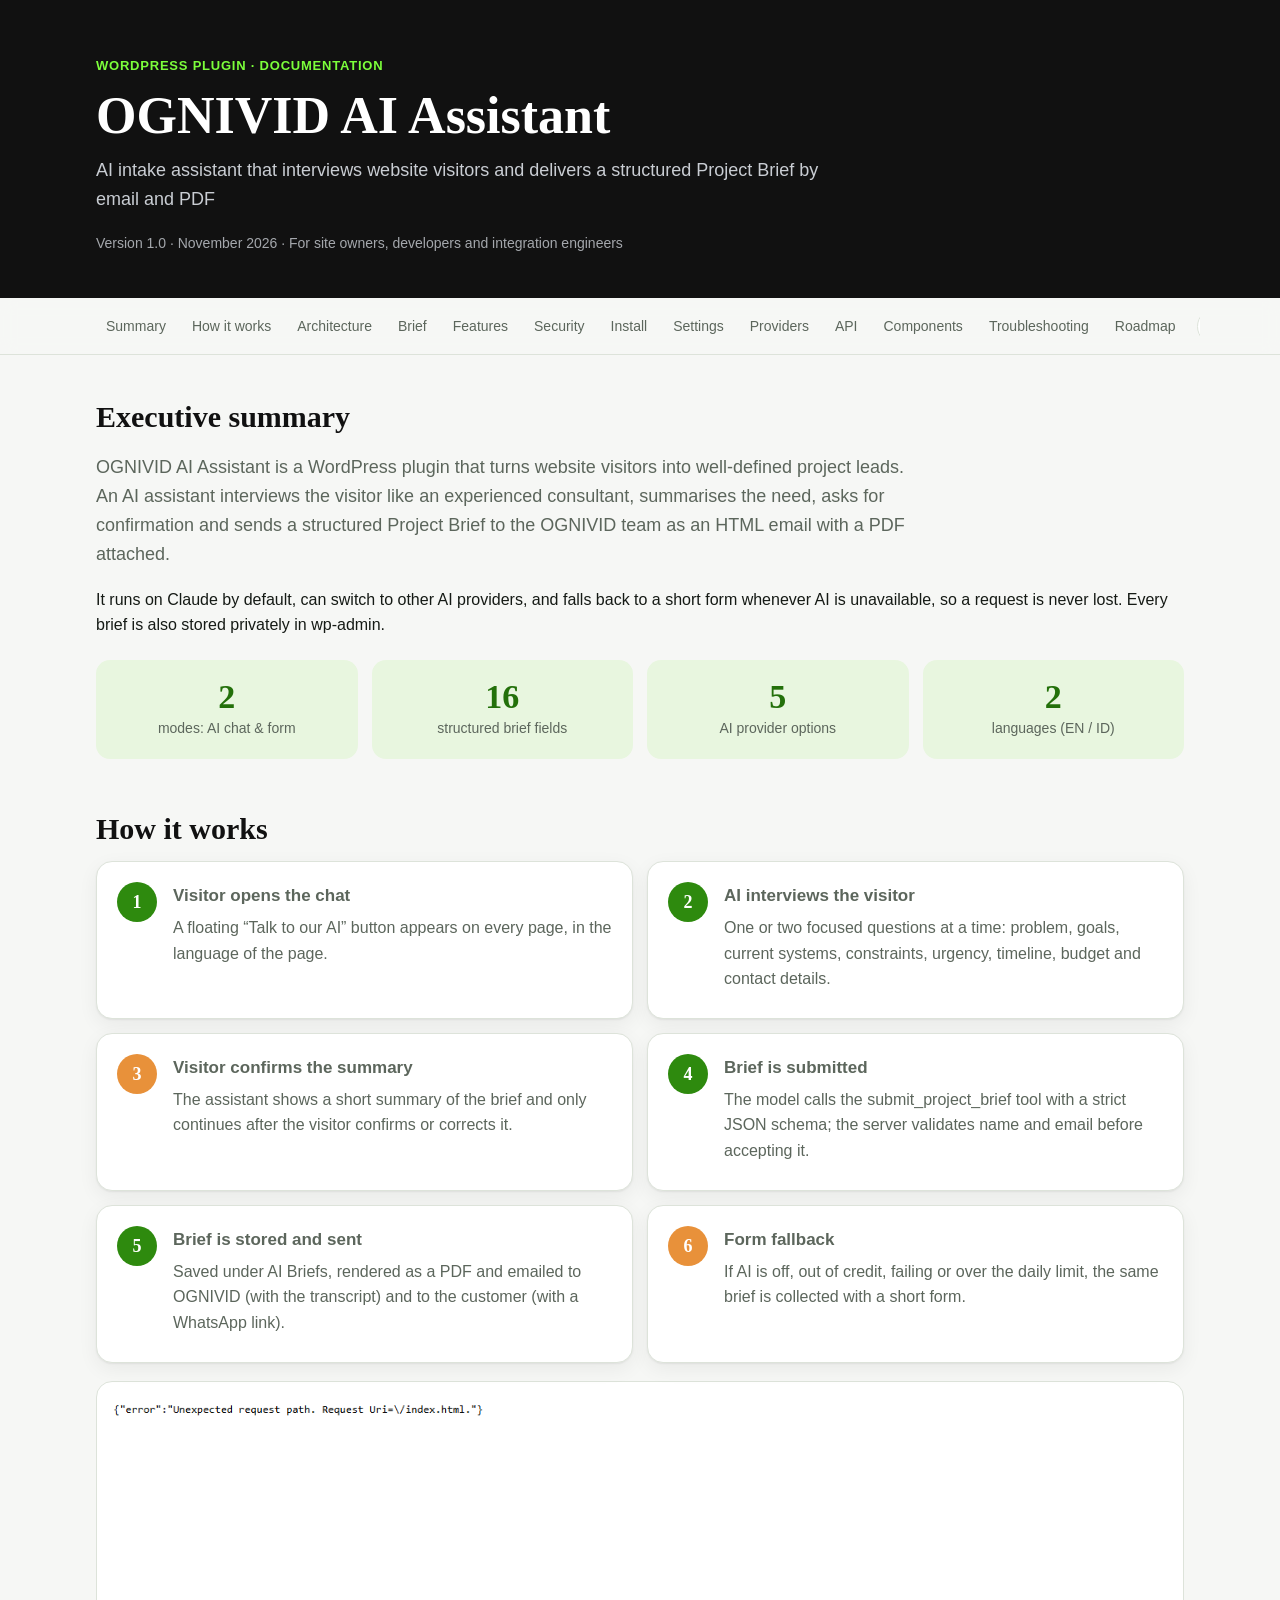
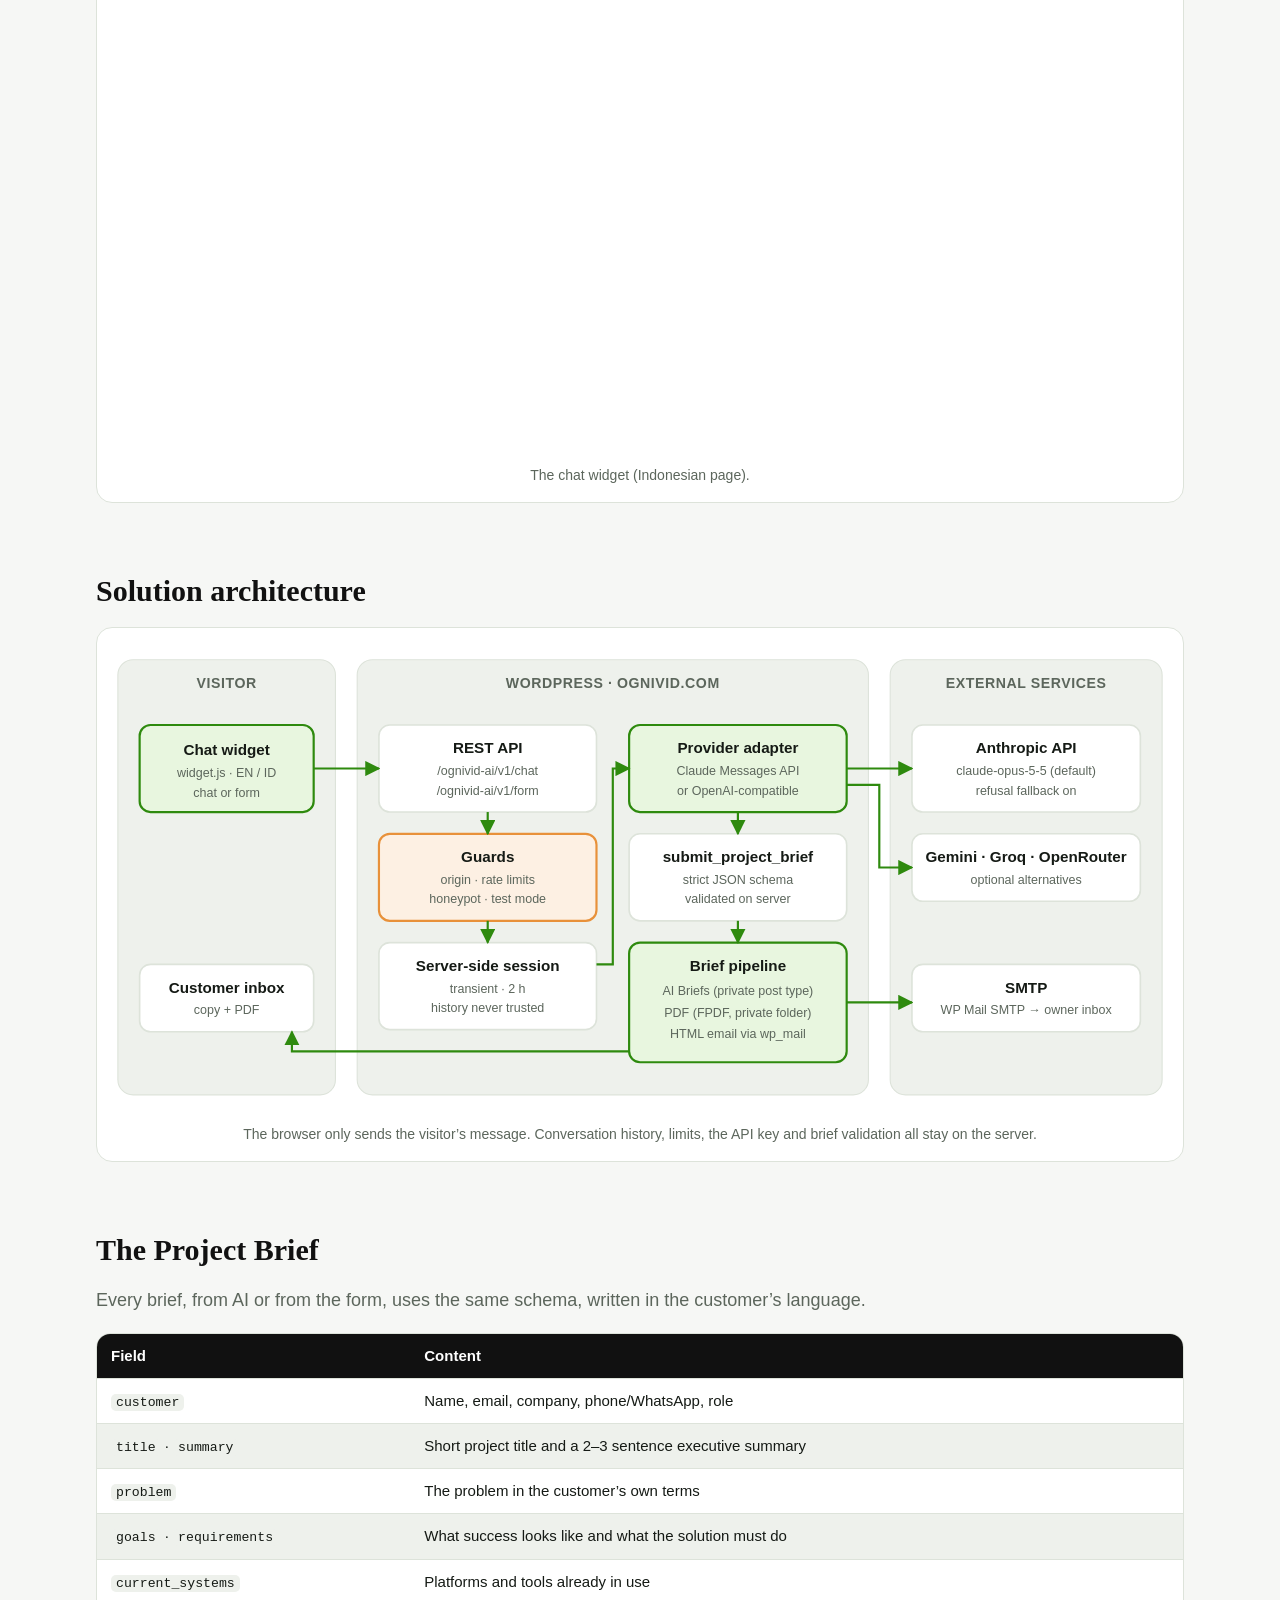
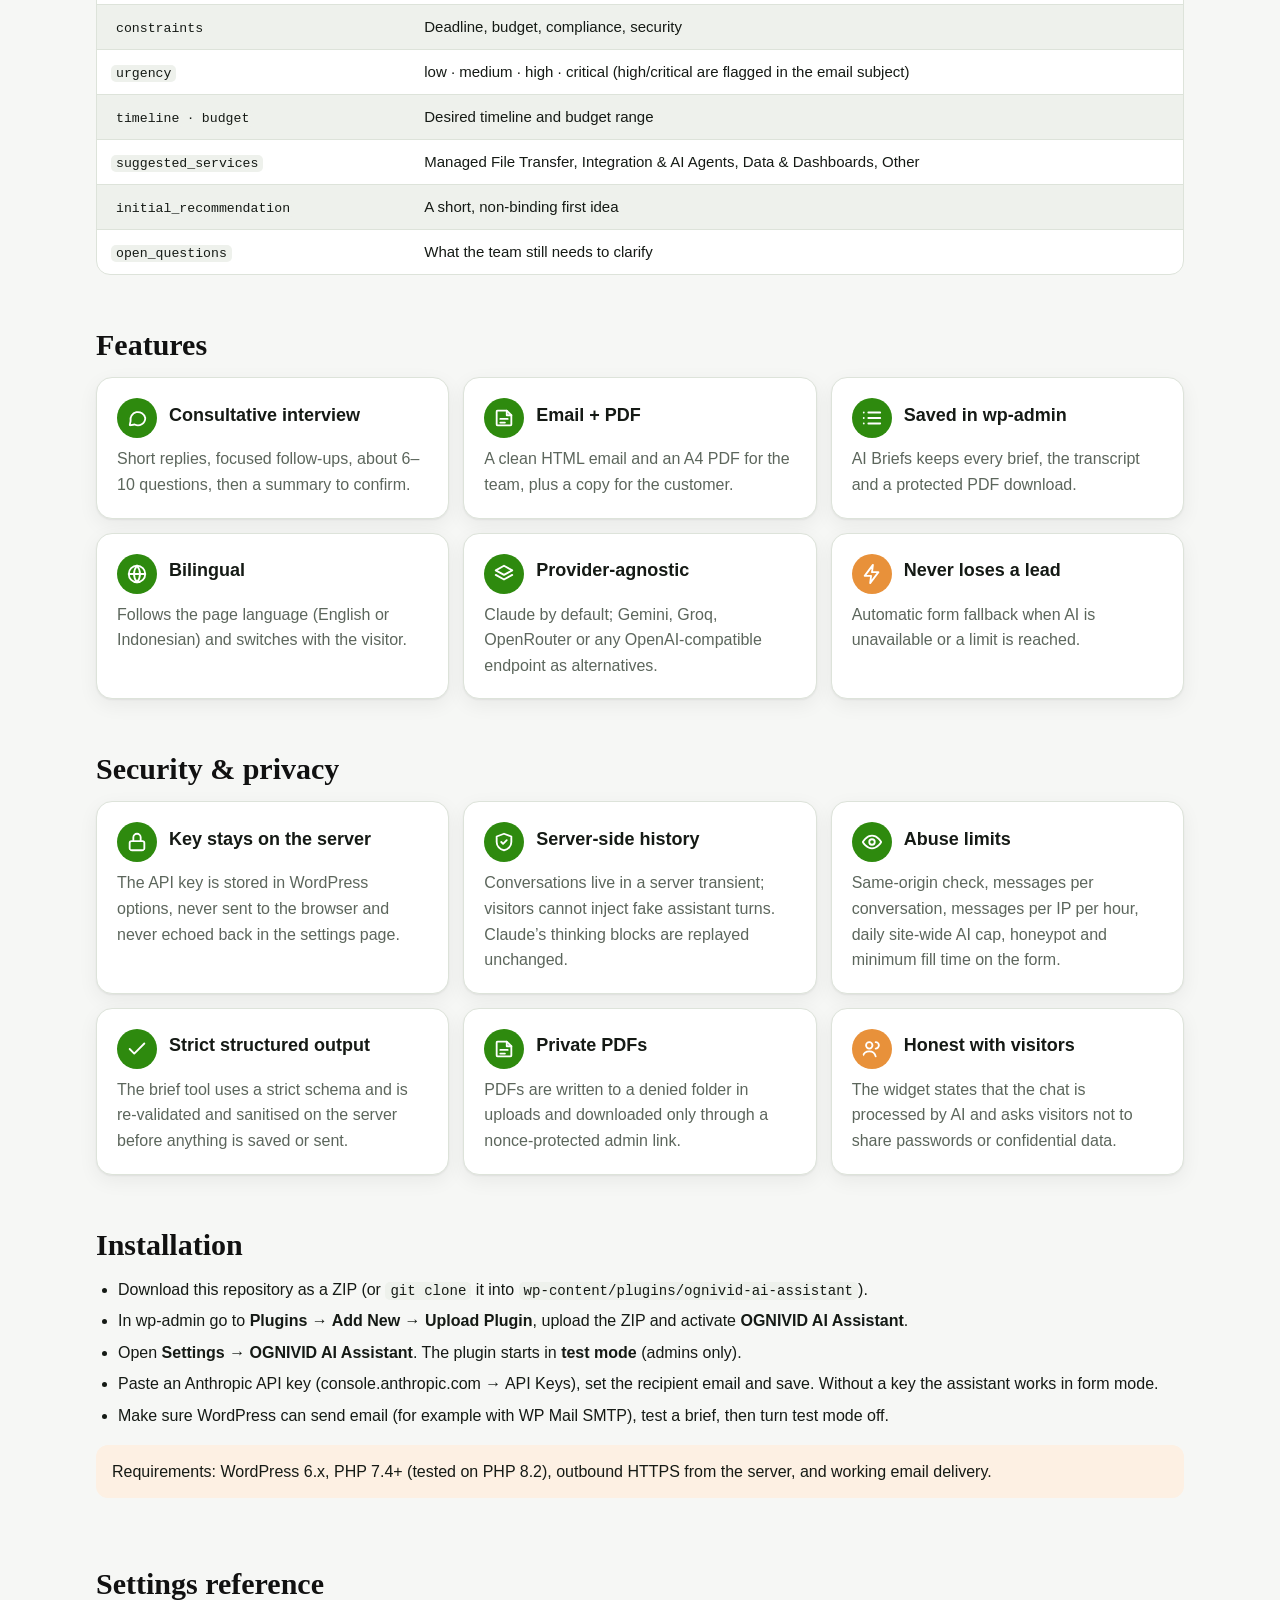
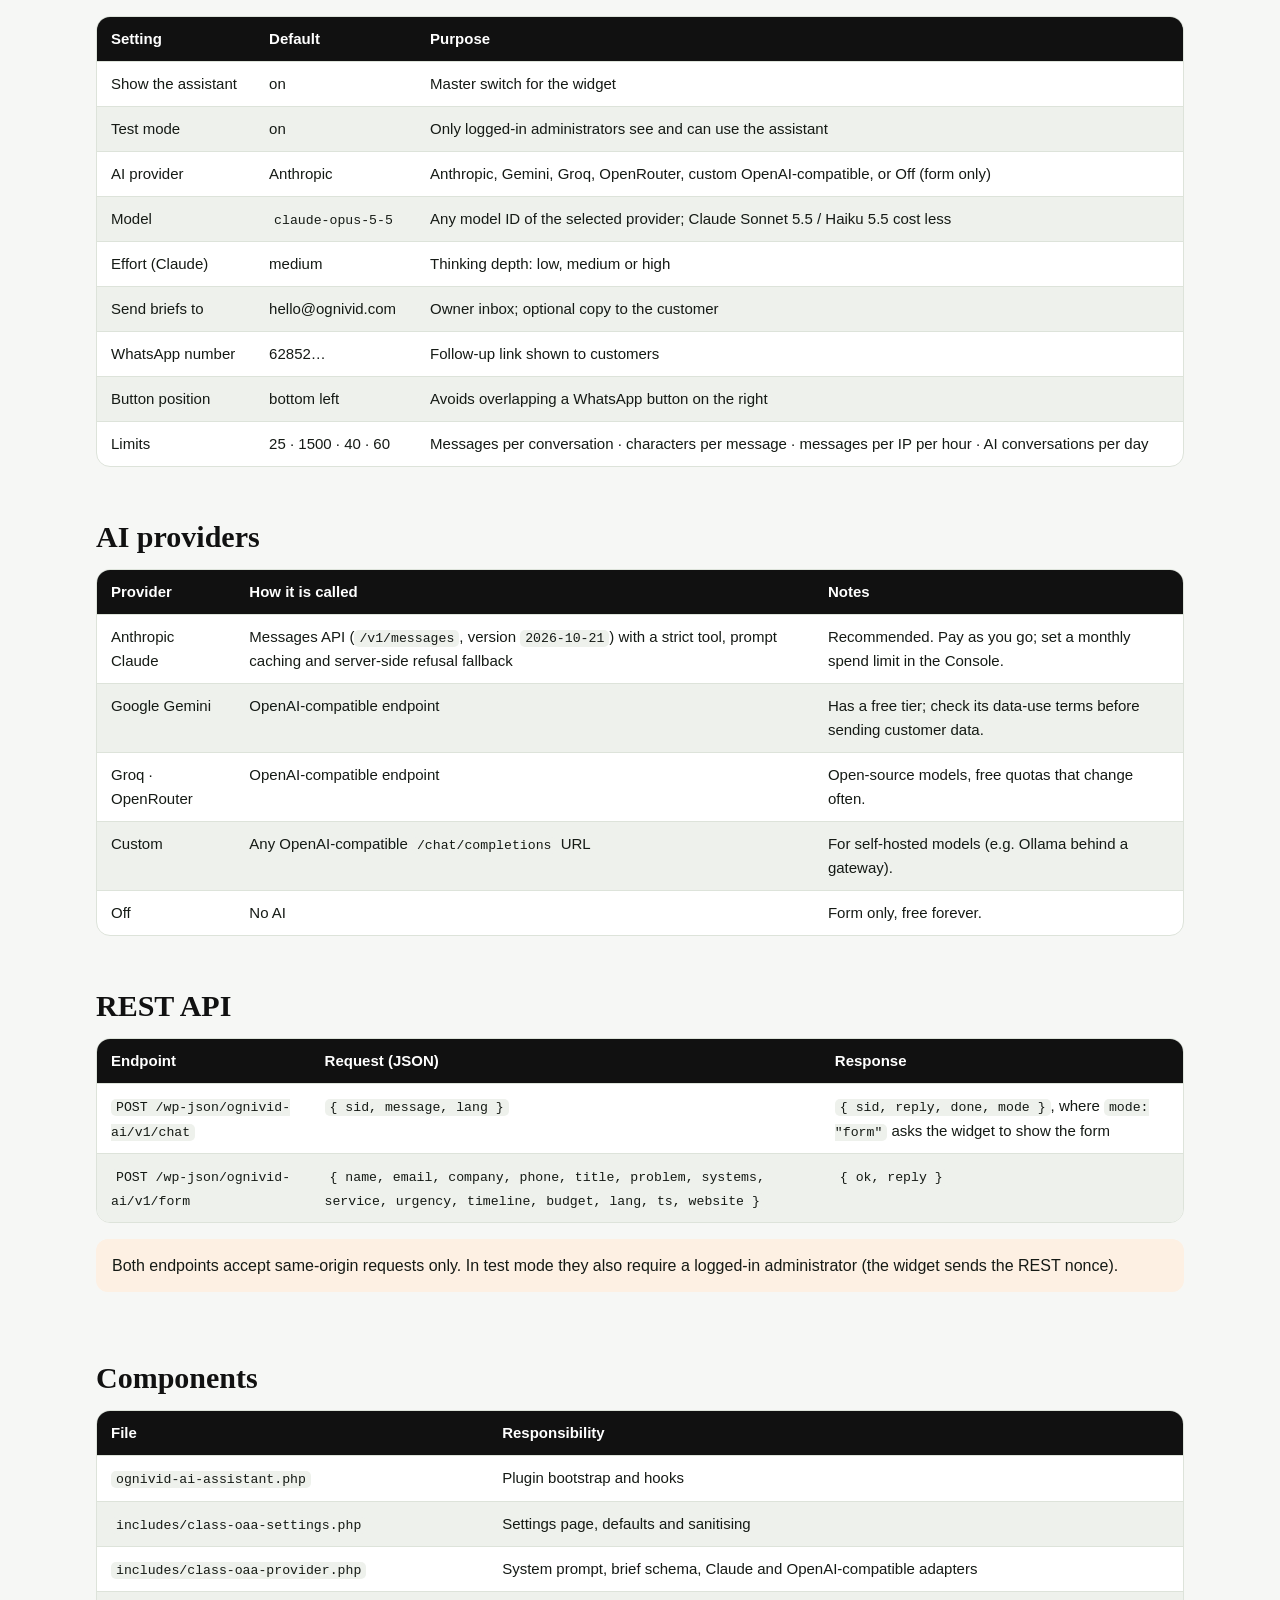
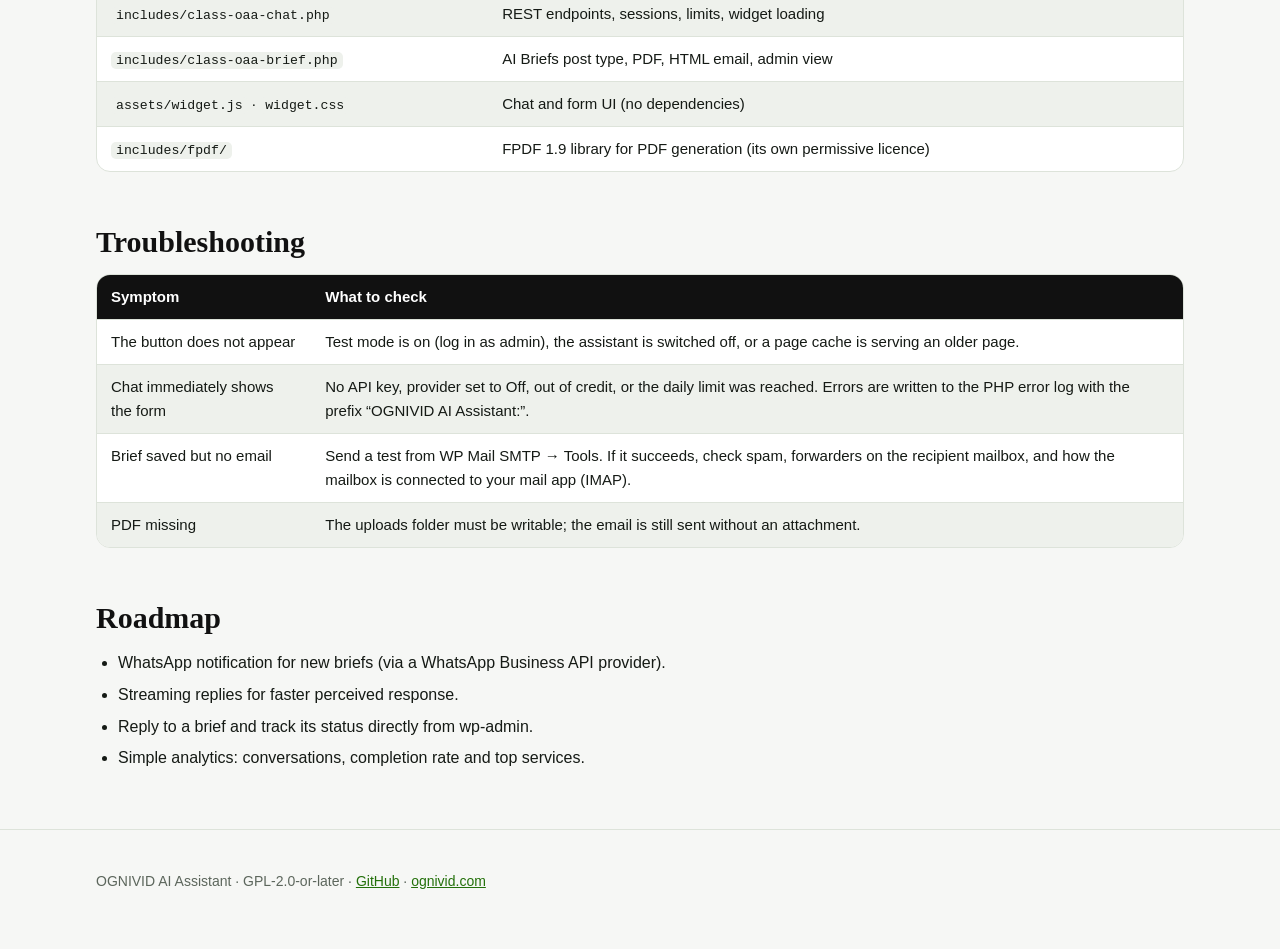
==== docs/OGNIVID-AI-Assistant-Documentation.html @ b1d0725f "OGNIVID AI Assistant 1.0.0: WordPress AI intake assistant with bilingual docs AI interview (Claude b" ====
<!doctype html>
<html lang="en">
<head>
<meta charset="utf-8">
<meta name="viewport" content="width=device-width, initial-scale=1">
<title>OGNIVID AI Assistant</title>
<meta name="description" content="Documentation for the OGNIVID AI Assistant WordPress plugin: an AI intake assistant that turns website visitors into structured project briefs.">
<style>
:root{--bg:#F6F7F5;--surface:#FFFFFF;--surface2:#EEF1EC;--ink:#151A15;--muted:#5C665C;--line:#DDE3DA;
 --navy:#111111;--acc:#2E8A0E;--acc-ink:#23700A;--acc-tint:#E8F6DF;--amber:#E8913A;--amber-tint:#FDF0E3;--hero:#111111;--hero-ink:#C9CDD3;--eyebrow:#7CFF3B;--on-acc:#FFFFFF;
 --shadow:0 1px 2px rgba(17,17,17,.06),0 6px 20px rgba(17,17,17,.06)}
@media (prefers-color-scheme: dark){:root:not([data-theme="light"]){--bg:#0C0E0C;--surface:#151915;--surface2:#1C221C;--ink:#E7ECE5;--muted:#9AA59A;
 --line:#2A332A;--navy:#E7ECE5;--acc:#7CFF3B;--acc-ink:#9BFF6A;--acc-tint:#1E2D16;--amber:#F2A65E;--amber-tint:#3A2A17;--hero:#050605;--on-acc:#0C0E0C;--shadow:none}}
:root[data-theme="dark"]{--bg:#0C0E0C;--surface:#151915;--surface2:#1C221C;--ink:#E7ECE5;--muted:#9AA59A;--line:#2A332A;--navy:#E7ECE5;
 --acc:#7CFF3B;--acc-ink:#9BFF6A;--acc-tint:#1E2D16;--amber:#F2A65E;--amber-tint:#3A2A17;--hero:#050605;--on-acc:#0C0E0C;--shadow:none}

*{box-sizing:border-box}html{scroll-behavior:smooth}
body{margin:0;background:var(--bg);color:var(--ink);font:16px/1.6 "Segoe UI",Calibri,Arial,sans-serif}
a{color:var(--acc-ink)}code{font-family:ui-monospace,SFMono-Regular,Menlo,Consolas,monospace;font-size:.88em;background:var(--surface2);padding:1px 5px;border-radius:5px}
.wrap{max-width:1120px;margin:0 auto;padding:0 16px}
header.hero{background:var(--hero);color:#fff;padding:56px 0 44px}
.hero .eyebrow{color:var(--eyebrow);font-weight:600;letter-spacing:.06em;text-transform:uppercase;font-size:13px}
.hero h1{font:700 clamp(32px,5vw,52px)/1.1 Cambria,Georgia,serif;margin:10px 0 12px}
.hero p{color:var(--hero-ink);max-width:760px;margin:0;font-size:18px}
.hero .meta{margin-top:18px;color:var(--hero-ink);opacity:.8;font-size:14px}
nav.toc{position:sticky;top:0;z-index:5;background:color-mix(in srgb,var(--bg) 88%,transparent);backdrop-filter:blur(8px);border-bottom:1px solid var(--line)}
nav.toc .wrap{display:flex;gap:6px;overflow-x:auto;padding-top:10px;padding-bottom:10px;align-items:center}
nav.toc a{white-space:nowrap;text-decoration:none;color:var(--muted);font-size:14px;padding:6px 10px;border-radius:999px}
nav.toc a:hover{background:var(--surface2);color:var(--ink)}
nav.toc .spacer{flex:1}
.tgl{border:1px solid var(--line);background:var(--surface);color:var(--ink);border-radius:999px;padding:6px 12px;font-size:13px;cursor:pointer;white-space:nowrap;text-decoration:none}
a.tgl{color:var(--ink)!important}
section{padding:44px 0 8px;scroll-margin-top:56px}
h2{font:700 30px/1.2 Cambria,Georgia,serif;color:var(--navy);margin:0 0 14px}
h3{font-size:18px;margin:0 0 6px;color:var(--ink)}
.lead{font-size:18px;color:var(--muted);max-width:820px}
.stats{display:grid;grid-template-columns:repeat(4,1fr);gap:14px;margin-top:22px}
.stat{background:var(--acc-tint);border-radius:14px;padding:18px;text-align:center}
.stat b{display:block;font:700 34px/1.1 Cambria,Georgia,serif;color:var(--acc-ink)}
.stat span{color:var(--muted);font-size:14px}
.grid{display:grid;gap:14px}.g2{grid-template-columns:repeat(2,1fr)}.g3{grid-template-columns:repeat(3,1fr)}
.card{background:var(--surface);border:1px solid var(--line);border-radius:16px;padding:20px;box-shadow:var(--shadow)}
.card p{margin:0;color:var(--muted)}
.ihead{display:flex;gap:12px;align-items:center;margin-bottom:8px}
.ico{width:40px;height:40px;flex:none;padding:9px;border-radius:50%;background:var(--acc);stroke:#fff;fill:none;stroke-width:2;stroke-linecap:round;stroke-linejoin:round}
.amber .ico{background:var(--amber)}
figure{margin:18px 0;background:var(--surface);border:1px solid var(--line);border-radius:16px;padding:10px;overflow:auto}
figure svg{display:block;width:100%;height:auto;min-width:720px;font-family:"Segoe UI",Calibri,Arial,sans-serif}
figcaption{color:var(--muted);font-size:14px;text-align:center;padding:6px}
svg .lane rect{fill:var(--surface2);stroke:var(--line)}svg .lt{fill:var(--muted);font-size:13px;font-weight:700;text-anchor:middle;letter-spacing:.04em;text-transform:uppercase}
svg .bx rect{fill:var(--surface);stroke:var(--line);stroke-width:1.5}svg .bx text{fill:var(--ink);font-size:14px;font-weight:600;text-anchor:middle}
svg .bx text.sm{fill:var(--muted);font-size:11.5px;font-weight:400}
svg .bx.hl rect{stroke:var(--acc);stroke-width:2;fill:var(--acc-tint)}svg .bx.amb rect{stroke:var(--amber);stroke-width:2;fill:var(--amber-tint)}
svg .bx.err rect{stroke:#D0505D;stroke-width:1.5;stroke-dasharray:5 4}
svg .ln path{fill:none;stroke:var(--acc);stroke-width:2}svg .mk{fill:var(--acc)}
ul.clean,ol.clean{padding-left:22px;margin:10px 0}ul.clean li,ol.clean li{margin:6px 0}
.note{background:var(--amber-tint);border-radius:12px;padding:14px 16px;color:var(--ink)}
.tbl{overflow-x:auto;border:1px solid var(--line);border-radius:14px;background:var(--surface)}
table{border-collapse:collapse;width:100%;min-width:620px;font-size:15px}
th{background:#111111;color:#fff;text-align:left;padding:10px 14px;font-weight:600}
td{padding:10px 14px;border-top:1px solid var(--line);vertical-align:top}
tbody tr:nth-child(even) td{background:var(--surface2)}
.pill{display:inline-block;background:var(--acc-tint);color:var(--acc-ink);font-weight:700;border-radius:999px;padding:2px 10px;font-size:13px}
.q{font-weight:700;color:var(--navy);margin:0 0 6px!important;font-size:17px}
.starter{display:flex;gap:16px;align-items:flex-start}.starter p{margin:0 0 6px}
.snum{flex:none;width:40px;height:40px;border-radius:50%;background:var(--acc);color:var(--on-acc);font:700 18px/40px Cambria,Georgia,serif;text-align:center}
.snum.amber{background:var(--amber)}
.outcome{color:var(--acc-ink)!important;font-weight:600;margin-top:8px!important}
.uc h3{font-size:19px;margin-bottom:6px}.uc .meta{font-size:14px;margin:0 0 10px}
.ba{display:grid;grid-template-columns:1fr 1fr;gap:12px}.ba div{border-radius:12px;padding:12px 14px;font-size:15px;color:var(--ink)}
.ba span{display:block;font-weight:700;font-size:12px;letter-spacing:.06em;text-transform:uppercase;margin-bottom:4px}
.before{background:var(--surface2)}.before span{color:var(--muted)}.after{background:var(--acc-tint)}.after span{color:var(--acc-ink)}
a.btn{display:inline-block;background:var(--acc);color:var(--on-acc);text-decoration:none;font-weight:600;padding:10px 18px;border-radius:10px}
footer{padding:40px 0 60px;color:var(--muted);font-size:14px;border-top:1px solid var(--line);margin-top:40px}
body.present nav.toc{display:none}
body.present section,body.present header.hero{min-height:100vh;display:flex;flex-direction:column;justify-content:center}
body.present section{border-top:1px solid var(--line)}
@media (max-width:820px){.stats{grid-template-columns:repeat(2,1fr)}.g2,.g3{grid-template-columns:1fr}.ba{grid-template-columns:1fr}h2{font-size:26px}}
@media print{nav.toc,.tgl{display:none}section{break-inside:avoid}body{background:#fff}}
</style>
</head>
<body>
<header class="hero"><div class="wrap">
  <div class="eyebrow">WordPress plugin · Documentation</div>
  <h1>OGNIVID AI Assistant</h1>
  <p>AI intake assistant that interviews website visitors and delivers a structured Project Brief by email and PDF</p>
  <div class="meta">Version 1.0 · November 2026 · For site owners, developers and integration engineers</div>
</div></header>
<nav class="toc" aria-label="Contents"><div class="wrap"><a href="#summary">Summary</a><a href="#how">How it works</a><a href="#architecture">Architecture</a><a href="#brief">Brief</a><a href="#features">Features</a><a href="#security">Security</a><a href="#install">Install</a><a href="#settings">Settings</a><a href="#providers">Providers</a><a href="#api">API</a><a href="#components">Components</a><a href="#troubleshooting">Troubleshooting</a><a href="#next">Roadmap</a><span class="spacer"></span>
  <a class="tgl" href="id/OGNIVID-AI-Assistant-Dokumentasi.html" hreflang="id">Bahasa Indonesia</a>
  <button class="tgl" id="present" title="One section per screen (F = full screen)">Presentation mode</button>
  <button class="tgl" id="theme">Theme</button>
</div></nav>
<main class="wrap">
<section id="summary"><h2>Executive summary</h2><p class="lead">OGNIVID AI Assistant is a WordPress plugin that turns website visitors into well-defined project leads. An AI assistant interviews the visitor like an experienced consultant, summarises the need, asks for confirmation and sends a structured Project Brief to the OGNIVID team as an HTML email with a PDF attached.</p><p>It runs on Claude by default, can switch to other AI providers, and falls back to a short form whenever AI is unavailable, so a request is never lost. Every brief is also stored privately in wp-admin.</p><div class="stats"><div class="stat"><b>2</b><span>modes: AI chat & form</span></div><div class="stat"><b>16</b><span>structured brief fields</span></div><div class="stat"><b>5</b><span>AI provider options</span></div><div class="stat"><b>2</b><span>languages (EN / ID)</span></div></div></section><section id="how"><h2>How it works</h2><div class="grid g2"><div class="card starter"><div class="snum">1</div><div><p class="q">Visitor opens the chat</p><p>A floating “Talk to our AI” button appears on every page, in the language of the page.</p></div></div><div class="card starter"><div class="snum">2</div><div><p class="q">AI interviews the visitor</p><p>One or two focused questions at a time: problem, goals, current systems, constraints, urgency, timeline, budget and contact details.</p></div></div><div class="card starter"><div class="snum amber">3</div><div><p class="q">Visitor confirms the summary</p><p>The assistant shows a short summary of the brief and only continues after the visitor confirms or corrects it.</p></div></div><div class="card starter"><div class="snum">4</div><div><p class="q">Brief is submitted</p><p>The model calls the submit_project_brief tool with a strict JSON schema; the server validates name and email before accepting it.</p></div></div><div class="card starter"><div class="snum">5</div><div><p class="q">Brief is stored and sent</p><p>Saved under AI Briefs, rendered as a PDF and emailed to OGNIVID (with the transcript) and to the customer (with a WhatsApp link).</p></div></div><div class="card starter"><div class="snum amber">6</div><div><p class="q">Form fallback</p><p>If AI is off, out of credit, failing or over the daily limit, the same brief is collected with a short form.</p></div></div></div><figure style="margin-top:18px"><img src="assets/widget-chat.png" alt="Chat widget on ognivid.com" style="display:block;width:100%;height:auto;min-width:0;border-radius:10px"><figcaption>The chat widget (Indonesian page).</figcaption></figure></section><section id="architecture"><h2>Solution architecture</h2><figure><svg viewBox="0 0 980 440" role="img" aria-label="Solution architecture">
<defs><marker id="ar" viewBox="0 0 10 10" refX="9" refY="5" markerWidth="7" markerHeight="7" orient="auto-start-reverse"><path d="M0 0 10 5 0 10z" class="mk"/></marker></defs>
<g class="lane"><rect x="10" y="20" width="200" height="400" rx="14"/><text x="110" y="46" class="lt">Visitor</text></g>
<g class="lane"><rect x="230" y="20" width="470" height="400" rx="14"/><text x="465" y="46" class="lt">WordPress · ognivid.com</text></g>
<g class="lane"><rect x="720" y="20" width="250" height="400" rx="14"/><text x="845" y="46" class="lt">External services</text></g>
<g class="bx hl"><rect x="30" y="80" width="160" height="80" rx="10"/><text x="110" y="108">Chat widget</text><text x="110" y="128" class="sm">widget.js · EN / ID</text><text x="110" y="146" class="sm">chat or form</text></g>
<g class="bx"><rect x="30" y="300" width="160" height="62" rx="10"/><text x="110" y="326">Customer inbox</text><text x="110" y="346" class="sm">copy + PDF</text></g>
<g class="bx"><rect x="250" y="80" width="200" height="80" rx="10"/><text x="350" y="106">REST API</text><text x="350" y="126" class="sm">/ognivid-ai/v1/chat</text><text x="350" y="144" class="sm">/ognivid-ai/v1/form</text></g>
<g class="bx amb"><rect x="250" y="180" width="200" height="80" rx="10"/><text x="350" y="206">Guards</text><text x="350" y="226" class="sm">origin · rate limits</text><text x="350" y="244" class="sm">honeypot · test mode</text></g>
<g class="bx"><rect x="250" y="280" width="200" height="80" rx="10"/><text x="350" y="306">Server-side session</text><text x="350" y="326" class="sm">transient · 2 h</text><text x="350" y="344" class="sm">history never trusted</text></g>
<g class="bx hl"><rect x="480" y="80" width="200" height="80" rx="10"/><text x="580" y="106">Provider adapter</text><text x="580" y="126" class="sm">Claude Messages API</text><text x="580" y="144" class="sm">or OpenAI-compatible</text></g>
<g class="bx"><rect x="480" y="180" width="200" height="80" rx="10"/><text x="580" y="206">submit_project_brief</text><text x="580" y="226" class="sm">strict JSON schema</text><text x="580" y="244" class="sm">validated on server</text></g>
<g class="bx hl"><rect x="480" y="280" width="200" height="110" rx="10"/><text x="580" y="306">Brief pipeline</text><text x="580" y="328" class="sm">AI Briefs (private post type)</text><text x="580" y="348" class="sm">PDF (FPDF, private folder)</text><text x="580" y="368" class="sm">HTML email via wp_mail</text></g>
<g class="bx"><rect x="740" y="80" width="210" height="80" rx="10"/><text x="845" y="106">Anthropic API</text><text x="845" y="126" class="sm">claude-opus-5-5 (default)</text><text x="845" y="144" class="sm">refusal fallback on</text></g>
<g class="bx"><rect x="740" y="180" width="210" height="62" rx="10"/><text x="845" y="206">Gemini · Groq · OpenRouter</text><text x="845" y="226" class="sm">optional alternatives</text></g>
<g class="bx"><rect x="740" y="300" width="210" height="62" rx="10"/><text x="845" y="326">SMTP</text><text x="845" y="346" class="sm">WP Mail SMTP → owner inbox</text></g>
<g class="ln"><path d="M190 120h60" marker-end="url(#ar)"/><path d="M350 160v20" marker-end="url(#ar)"/><path d="M350 260v20" marker-end="url(#ar)"/>
<path d="M450 300h15v-180h15" marker-end="url(#ar)"/><path d="M680 120h60" marker-end="url(#ar)"/><path d="M680 135h30v76h30" marker-end="url(#ar)"/>
<path d="M580 160v20" marker-end="url(#ar)"/><path d="M580 260v20" marker-end="url(#ar)"/><path d="M680 335h60" marker-end="url(#ar)"/><path d="M480 380H170v-18" marker-end="url(#ar)"/></g>
</svg><figcaption>The browser only sends the visitor’s message. Conversation history, limits, the API key and brief validation all stay on the server.</figcaption></figure></section><section id="brief"><h2>The Project Brief</h2><p class="lead">Every brief, from AI or from the form, uses the same schema, written in the customer’s language.</p><div class="tbl"><table><thead><tr><th>Field</th><th>Content</th></tr></thead><tbody><tr><td><code>customer</code></td><td>Name, email, company, phone/WhatsApp, role</td></tr><tr><td><code>title</code> · <code>summary</code></td><td>Short project title and a 2–3 sentence executive summary</td></tr><tr><td><code>problem</code></td><td>The problem in the customer’s own terms</td></tr><tr><td><code>goals</code> · <code>requirements</code></td><td>What success looks like and what the solution must do</td></tr><tr><td><code>current_systems</code></td><td>Platforms and tools already in use</td></tr><tr><td><code>constraints</code></td><td>Deadline, budget, compliance, security</td></tr><tr><td><code>urgency</code></td><td>low · medium · high · critical (high/critical are flagged in the email subject)</td></tr><tr><td><code>timeline</code> · <code>budget</code></td><td>Desired timeline and budget range</td></tr><tr><td><code>suggested_services</code></td><td>Managed File Transfer, Integration &amp; AI Agents, Data &amp; Dashboards, Other</td></tr><tr><td><code>initial_recommendation</code></td><td>A short, non-binding first idea</td></tr><tr><td><code>open_questions</code></td><td>What the team still needs to clarify</td></tr></tbody></table></div></section><section id="features"><h2>Features</h2><div class="grid g3"><div class="card"><div class="ihead"><svg class="ico" viewBox="0 0 24 24"><path d="M21 12a8 8 0 0 1-11.6 7.1L4 20l1-4.6A8 8 0 1 1 21 12z"/></svg><h3>Consultative interview</h3></div><p>Short replies, focused follow-ups, about 6–10 questions, then a summary to confirm.</p></div><div class="card"><div class="ihead"><svg class="ico" viewBox="0 0 24 24"><path d="M4 4h11l5 5v11H4z"/><path d="M15 4v5h5M8 13h8M8 17h5"/></svg><h3>Email + PDF</h3></div><p>A clean HTML email and an A4 PDF for the team, plus a copy for the customer.</p></div><div class="card"><div class="ihead"><svg class="ico" viewBox="0 0 24 24"><path d="M8 6h13M8 12h13M8 18h13M3 6h.01M3 12h.01M3 18h.01"/></svg><h3>Saved in wp-admin</h3></div><p>AI Briefs keeps every brief, the transcript and a protected PDF download.</p></div><div class="card"><div class="ihead"><svg class="ico" viewBox="0 0 24 24"><circle cx="12" cy="12" r="9"/><path d="M3 12h18M12 3a14 14 0 0 1 0 18M12 3a14 14 0 0 0 0 18"/></svg><h3>Bilingual</h3></div><p>Follows the page language (English or Indonesian) and switches with the visitor.</p></div><div class="card"><div class="ihead"><svg class="ico" viewBox="0 0 24 24"><path d="m12 3 9 5-9 5-9-5z"/><path d="m3 13 9 5 9-5"/></svg><h3>Provider-agnostic</h3></div><p>Claude by default; Gemini, Groq, OpenRouter or any OpenAI-compatible endpoint as alternatives.</p></div><div class="card amber"><div class="ihead"><svg class="ico" viewBox="0 0 24 24"><path d="M13 2 4 14h7l-1 8 9-12h-7z"/></svg><h3>Never loses a lead</h3></div><p>Automatic form fallback when AI is unavailable or a limit is reached.</p></div></div></section><section id="security"><h2>Security &amp; privacy</h2><div class="grid g3"><div class="card"><div class="ihead"><svg class="ico" viewBox="0 0 24 24"><rect x="4" y="11" width="16" height="10" rx="2"/><path d="M8 11V7a4 4 0 0 1 8 0v4"/></svg><h3>Key stays on the server</h3></div><p>The API key is stored in WordPress options, never sent to the browser and never echoed back in the settings page.</p></div><div class="card"><div class="ihead"><svg class="ico" viewBox="0 0 24 24"><path d="M12 3l8 3v6c0 4.5-3.4 8.3-8 9-4.6-.7-8-4.5-8-9V6z"/><path d="M9 12l2 2 4-4"/></svg><h3>Server-side history</h3></div><p>Conversations live in a server transient; visitors cannot inject fake assistant turns. Claude’s thinking blocks are replayed unchanged.</p></div><div class="card"><div class="ihead"><svg class="ico" viewBox="0 0 24 24"><path d="M2 12s3.6-7 10-7 10 7 10 7-3.6 7-10 7S2 12 2 12z"/><circle cx="12" cy="12" r="3"/></svg><h3>Abuse limits</h3></div><p>Same-origin check, messages per conversation, messages per IP per hour, daily site-wide AI cap, honeypot and minimum fill time on the form.</p></div><div class="card"><div class="ihead"><svg class="ico" viewBox="0 0 24 24"><path d="M20 6 9 17l-5-5"/></svg><h3>Strict structured output</h3></div><p>The brief tool uses a strict schema and is re-validated and sanitised on the server before anything is saved or sent.</p></div><div class="card"><div class="ihead"><svg class="ico" viewBox="0 0 24 24"><path d="M4 4h11l5 5v11H4z"/><path d="M15 4v5h5M8 13h8M8 17h5"/></svg><h3>Private PDFs</h3></div><p>PDFs are written to a denied folder in uploads and downloaded only through a nonce-protected admin link.</p></div><div class="card amber"><div class="ihead"><svg class="ico" viewBox="0 0 24 24"><circle cx="9" cy="8" r="3.5"/><path d="M2 20c.8-3.5 3.6-5.5 7-5.5s6.2 2 7 5.5"/><path d="M16 4.5a3.5 3.5 0 0 1 0 7"/></svg><h3>Honest with visitors</h3></div><p>The widget states that the chat is processed by AI and asks visitors not to share passwords or confidential data.</p></div></div></section><section id="install"><h2>Installation</h2><ul class="clean"><li>Download this repository as a ZIP (or <code>git clone</code> it into <code>wp-content/plugins/ognivid-ai-assistant</code>).</li><li>In wp-admin go to <strong>Plugins → Add New → Upload Plugin</strong>, upload the ZIP and activate <strong>OGNIVID AI Assistant</strong>.</li><li>Open <strong>Settings → OGNIVID AI Assistant</strong>. The plugin starts in <strong>test mode</strong> (admins only).</li><li>Paste an Anthropic API key (console.anthropic.com → API Keys), set the recipient email and save. Without a key the assistant works in form mode.</li><li>Make sure WordPress can send email (for example with WP Mail SMTP), test a brief, then turn test mode off.</li></ul><p class="note">Requirements: WordPress 6.x, PHP 7.4+ (tested on PHP 8.2), outbound HTTPS from the server, and working email delivery.</p></section><section id="settings"><h2>Settings reference</h2><div class="tbl"><table><thead><tr><th>Setting</th><th>Default</th><th>Purpose</th></tr></thead><tbody><tr><td>Show the assistant</td><td>on</td><td>Master switch for the widget</td></tr><tr><td>Test mode</td><td>on</td><td>Only logged-in administrators see and can use the assistant</td></tr><tr><td>AI provider</td><td>Anthropic</td><td>Anthropic, Gemini, Groq, OpenRouter, custom OpenAI-compatible, or Off (form only)</td></tr><tr><td>Model</td><td><code>claude-opus-5-5</code></td><td>Any model ID of the selected provider; Claude Sonnet 5.5 / Haiku 5.5 cost less</td></tr><tr><td>Effort (Claude)</td><td>medium</td><td>Thinking depth: low, medium or high</td></tr><tr><td>Send briefs to</td><td>hello@ognivid.com</td><td>Owner inbox; optional copy to the customer</td></tr><tr><td>WhatsApp number</td><td>62852…</td><td>Follow-up link shown to customers</td></tr><tr><td>Button position</td><td>bottom left</td><td>Avoids overlapping a WhatsApp button on the right</td></tr><tr><td>Limits</td><td>25 · 1500 · 40 · 60</td><td>Messages per conversation · characters per message · messages per IP per hour · AI conversations per day</td></tr></tbody></table></div></section><section id="providers"><h2>AI providers</h2><div class="tbl"><table><thead><tr><th>Provider</th><th>How it is called</th><th>Notes</th></tr></thead><tbody><tr><td>Anthropic Claude</td><td>Messages API (<code>/v1/messages</code>, version <code>2026-10-21</code>) with a strict tool, prompt caching and server-side refusal fallback</td><td>Recommended. Pay as you go; set a monthly spend limit in the Console.</td></tr><tr><td>Google Gemini</td><td>OpenAI-compatible endpoint</td><td>Has a free tier; check its data-use terms before sending customer data.</td></tr><tr><td>Groq · OpenRouter</td><td>OpenAI-compatible endpoint</td><td>Open-source models, free quotas that change often.</td></tr><tr><td>Custom</td><td>Any OpenAI-compatible <code>/chat/completions</code> URL</td><td>For self-hosted models (e.g. Ollama behind a gateway).</td></tr><tr><td>Off</td><td>No AI</td><td>Form only, free forever.</td></tr></tbody></table></div></section><section id="api"><h2>REST API</h2><div class="tbl"><table><thead><tr><th>Endpoint</th><th>Request (JSON)</th><th>Response</th></tr></thead><tbody><tr><td><code>POST /wp-json/ognivid-ai/v1/chat</code></td><td><code>{ sid, message, lang }</code></td><td><code>{ sid, reply, done, mode }</code>, where <code>mode: "form"</code> asks the widget to show the form</td></tr><tr><td><code>POST /wp-json/ognivid-ai/v1/form</code></td><td><code>{ name, email, company, phone, title, problem, systems, service, urgency, timeline, budget, lang, ts, website }</code></td><td><code>{ ok, reply }</code></td></tr></tbody></table></div><p class="note">Both endpoints accept same-origin requests only. In test mode they also require a logged-in administrator (the widget sends the REST nonce).</p></section><section id="components"><h2>Components</h2><div class="tbl"><table><thead><tr><th>File</th><th>Responsibility</th></tr></thead><tbody><tr><td><code>ognivid-ai-assistant.php</code></td><td>Plugin bootstrap and hooks</td></tr><tr><td><code>includes/class-oaa-settings.php</code></td><td>Settings page, defaults and sanitising</td></tr><tr><td><code>includes/class-oaa-provider.php</code></td><td>System prompt, brief schema, Claude and OpenAI-compatible adapters</td></tr><tr><td><code>includes/class-oaa-chat.php</code></td><td>REST endpoints, sessions, limits, widget loading</td></tr><tr><td><code>includes/class-oaa-brief.php</code></td><td>AI Briefs post type, PDF, HTML email, admin view</td></tr><tr><td><code>assets/widget.js</code> · <code>widget.css</code></td><td>Chat and form UI (no dependencies)</td></tr><tr><td><code>includes/fpdf/</code></td><td>FPDF 1.9 library for PDF generation (its own permissive licence)</td></tr></tbody></table></div></section><section id="troubleshooting"><h2>Troubleshooting</h2><div class="tbl"><table><thead><tr><th>Symptom</th><th>What to check</th></tr></thead><tbody><tr><td>The button does not appear</td><td>Test mode is on (log in as admin), the assistant is switched off, or a page cache is serving an older page.</td></tr><tr><td>Chat immediately shows the form</td><td>No API key, provider set to Off, out of credit, or the daily limit was reached. Errors are written to the PHP error log with the prefix “OGNIVID AI Assistant:”.</td></tr><tr><td>Brief saved but no email</td><td>Send a test from WP Mail SMTP → Tools. If it succeeds, check spam, forwarders on the recipient mailbox, and how the mailbox is connected to your mail app (IMAP).</td></tr><tr><td>PDF missing</td><td>The uploads folder must be writable; the email is still sent without an attachment.</td></tr></tbody></table></div></section><section id="next"><h2>Roadmap</h2><ul class="clean"><li>WhatsApp notification for new briefs (via a WhatsApp Business API provider).</li><li>Streaming replies for faster perceived response.</li><li>Reply to a brief and track its status directly from wp-admin.</li><li>Simple analytics: conversations, completion rate and top services.</li></ul></section>
</main>
<footer><div class="wrap">OGNIVID AI Assistant · GPL-2.0-or-later · <a href="https://github.com/diimasogan/ognivid-ai-assistant">GitHub</a> · <a href="https://ognivid.com/">ognivid.com</a></div></footer>
<script>
(function(){var r=document.documentElement,k='doc-theme';
function set(t){if(t)r.setAttribute('data-theme',t);else r.removeAttribute('data-theme');try{localStorage.setItem(k,t)}catch(e){}}
try{var t=localStorage.getItem(k);if(t)r.setAttribute('data-theme',t)}catch(e){}
document.getElementById('theme').onclick=function(){var c=r.getAttribute('data-theme');set(c==='dark'?'light':c==='light'?'':'dark')};
document.getElementById('present').onclick=function(){document.body.classList.toggle('present')};
document.addEventListener('keydown',function(e){if(e.key==='f'&&document.body.classList.contains('present')){document.fullscreenElement?document.exitFullscreen():document.documentElement.requestFullscreen&&document.documentElement.requestFullscreen()}});
})();
</script>
</body>
</html>
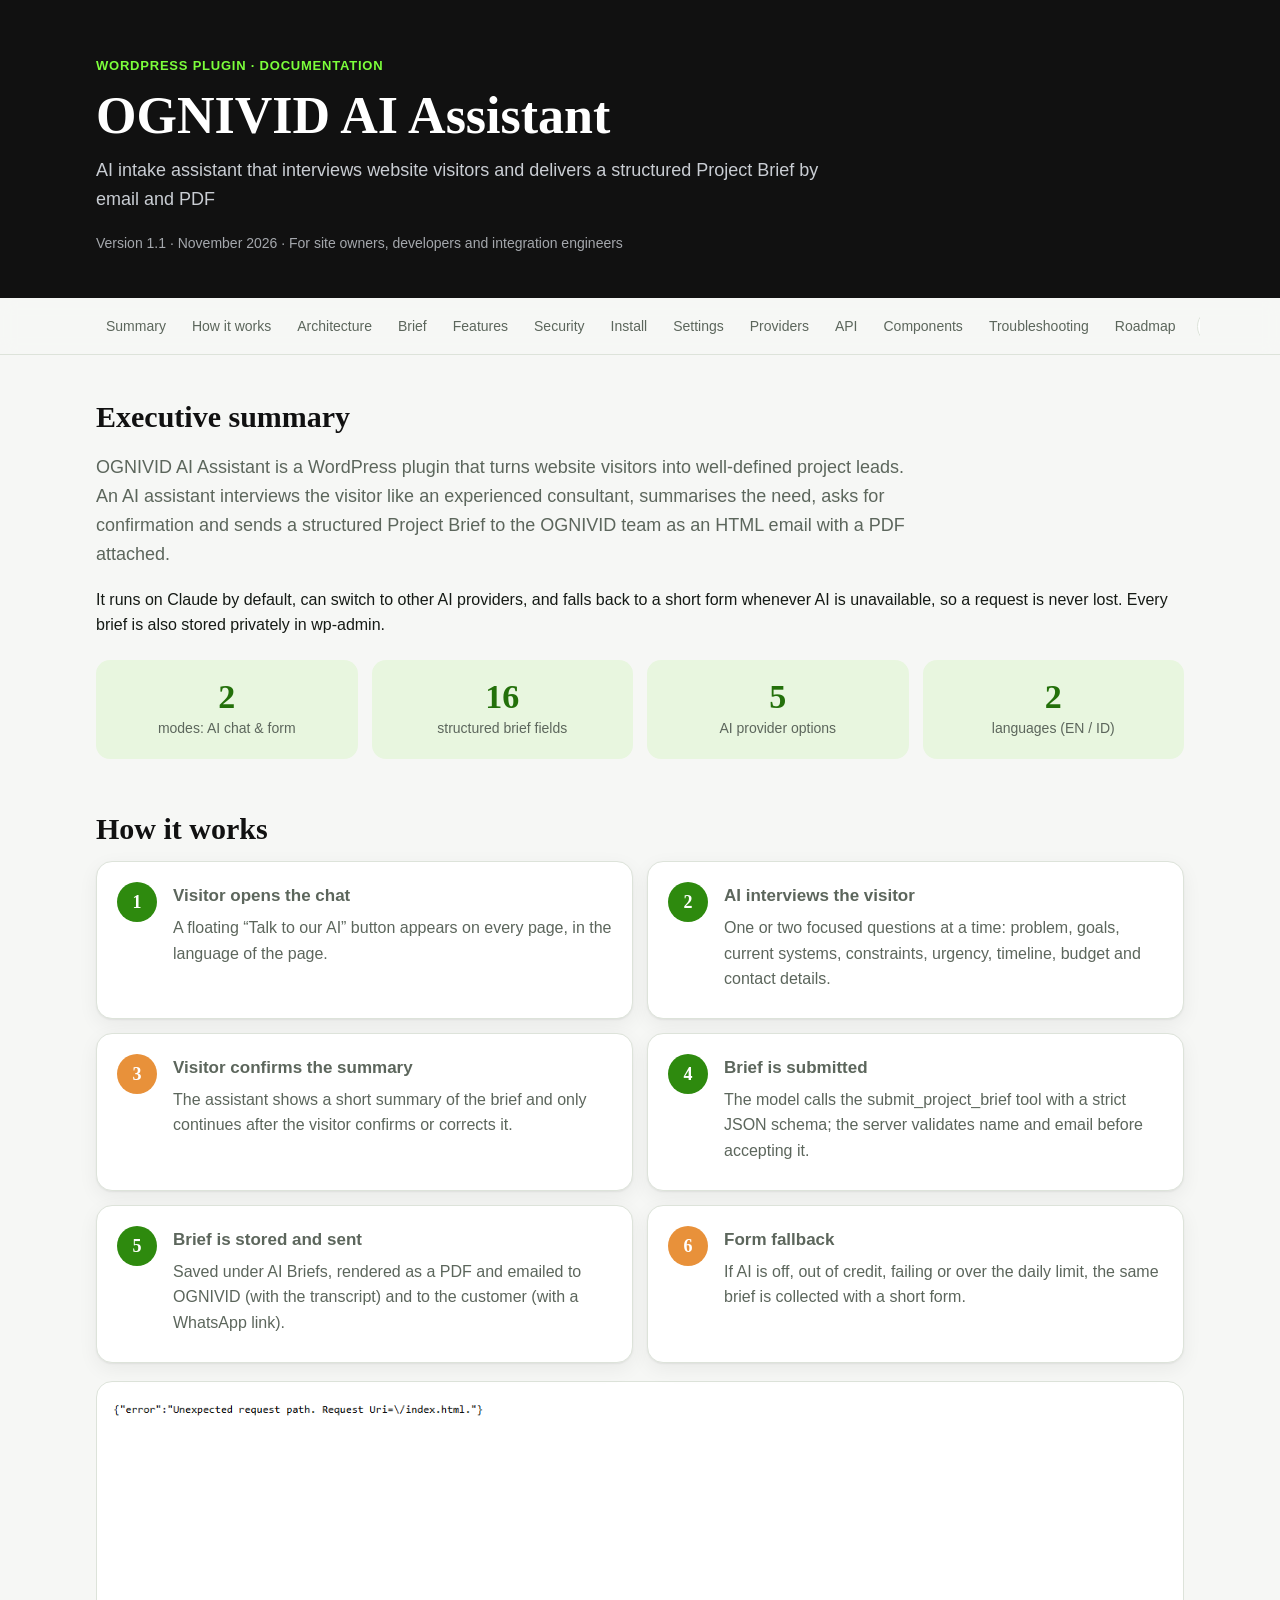
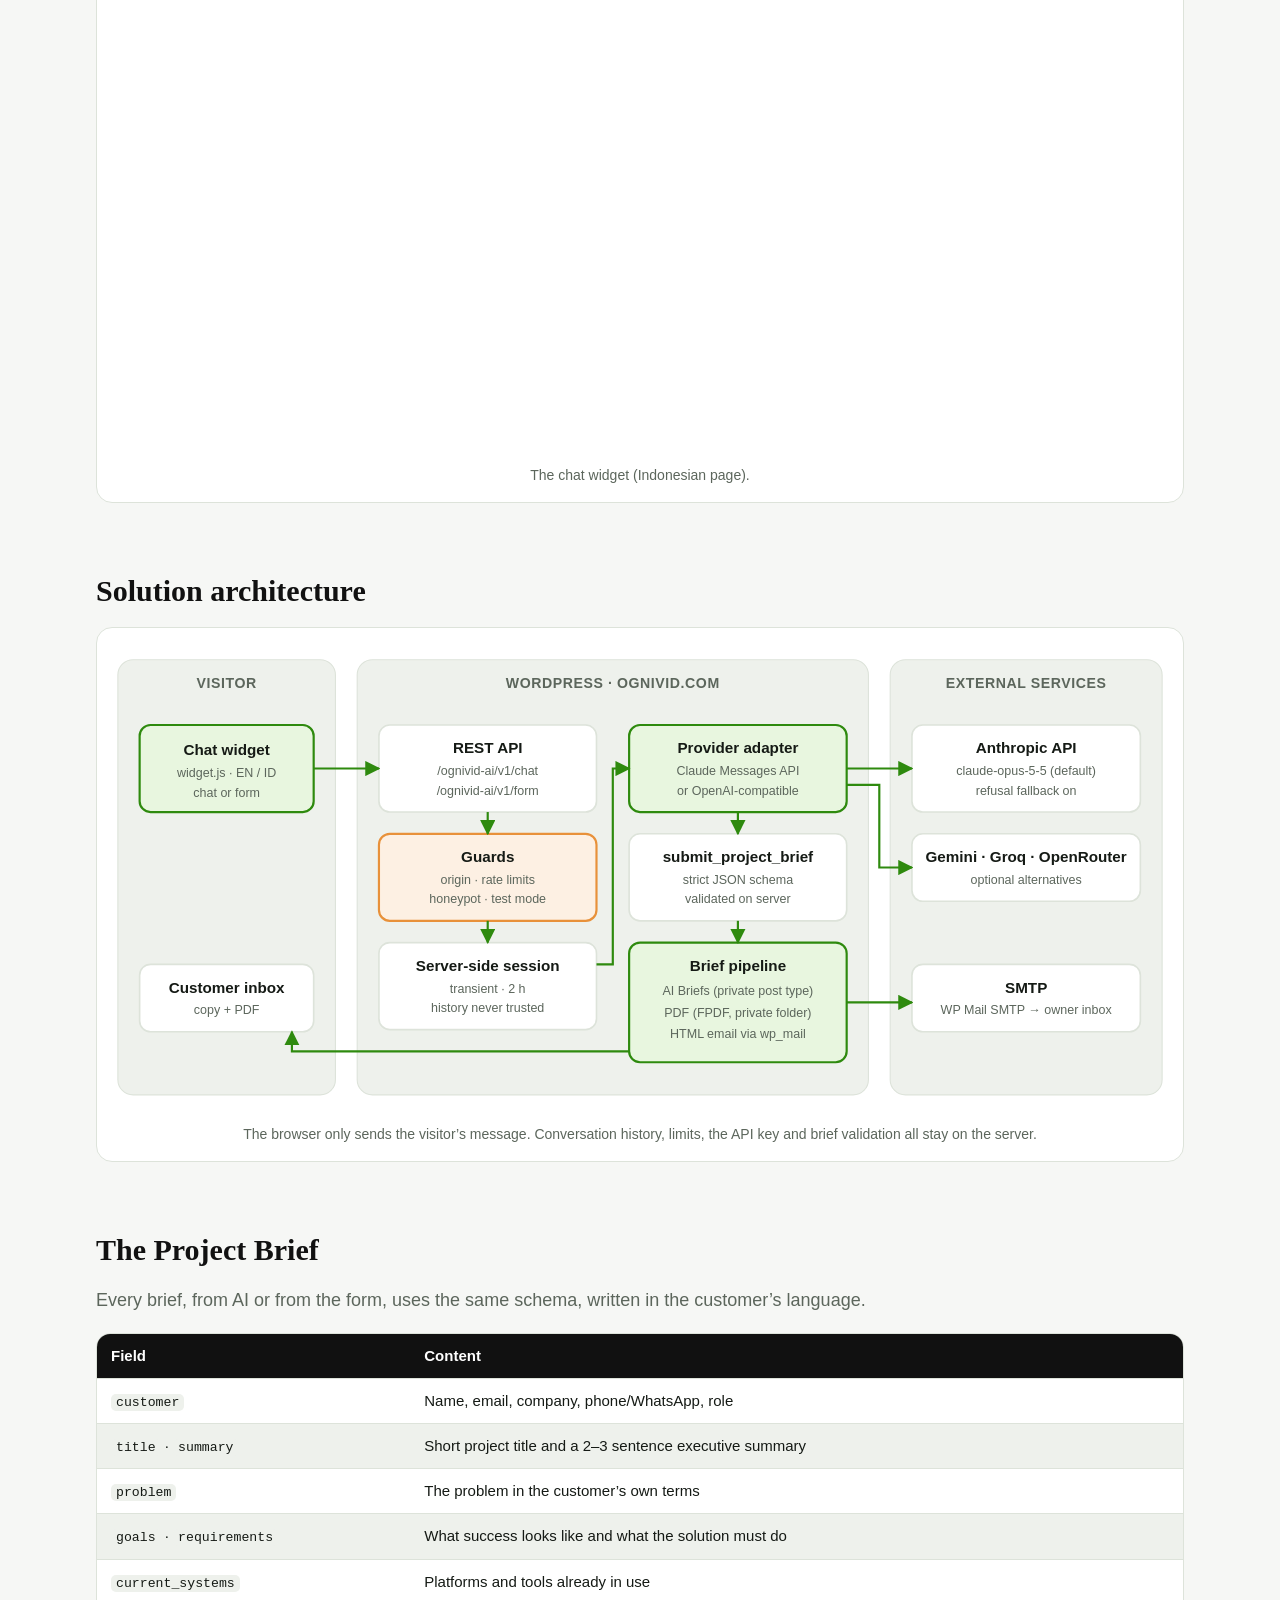
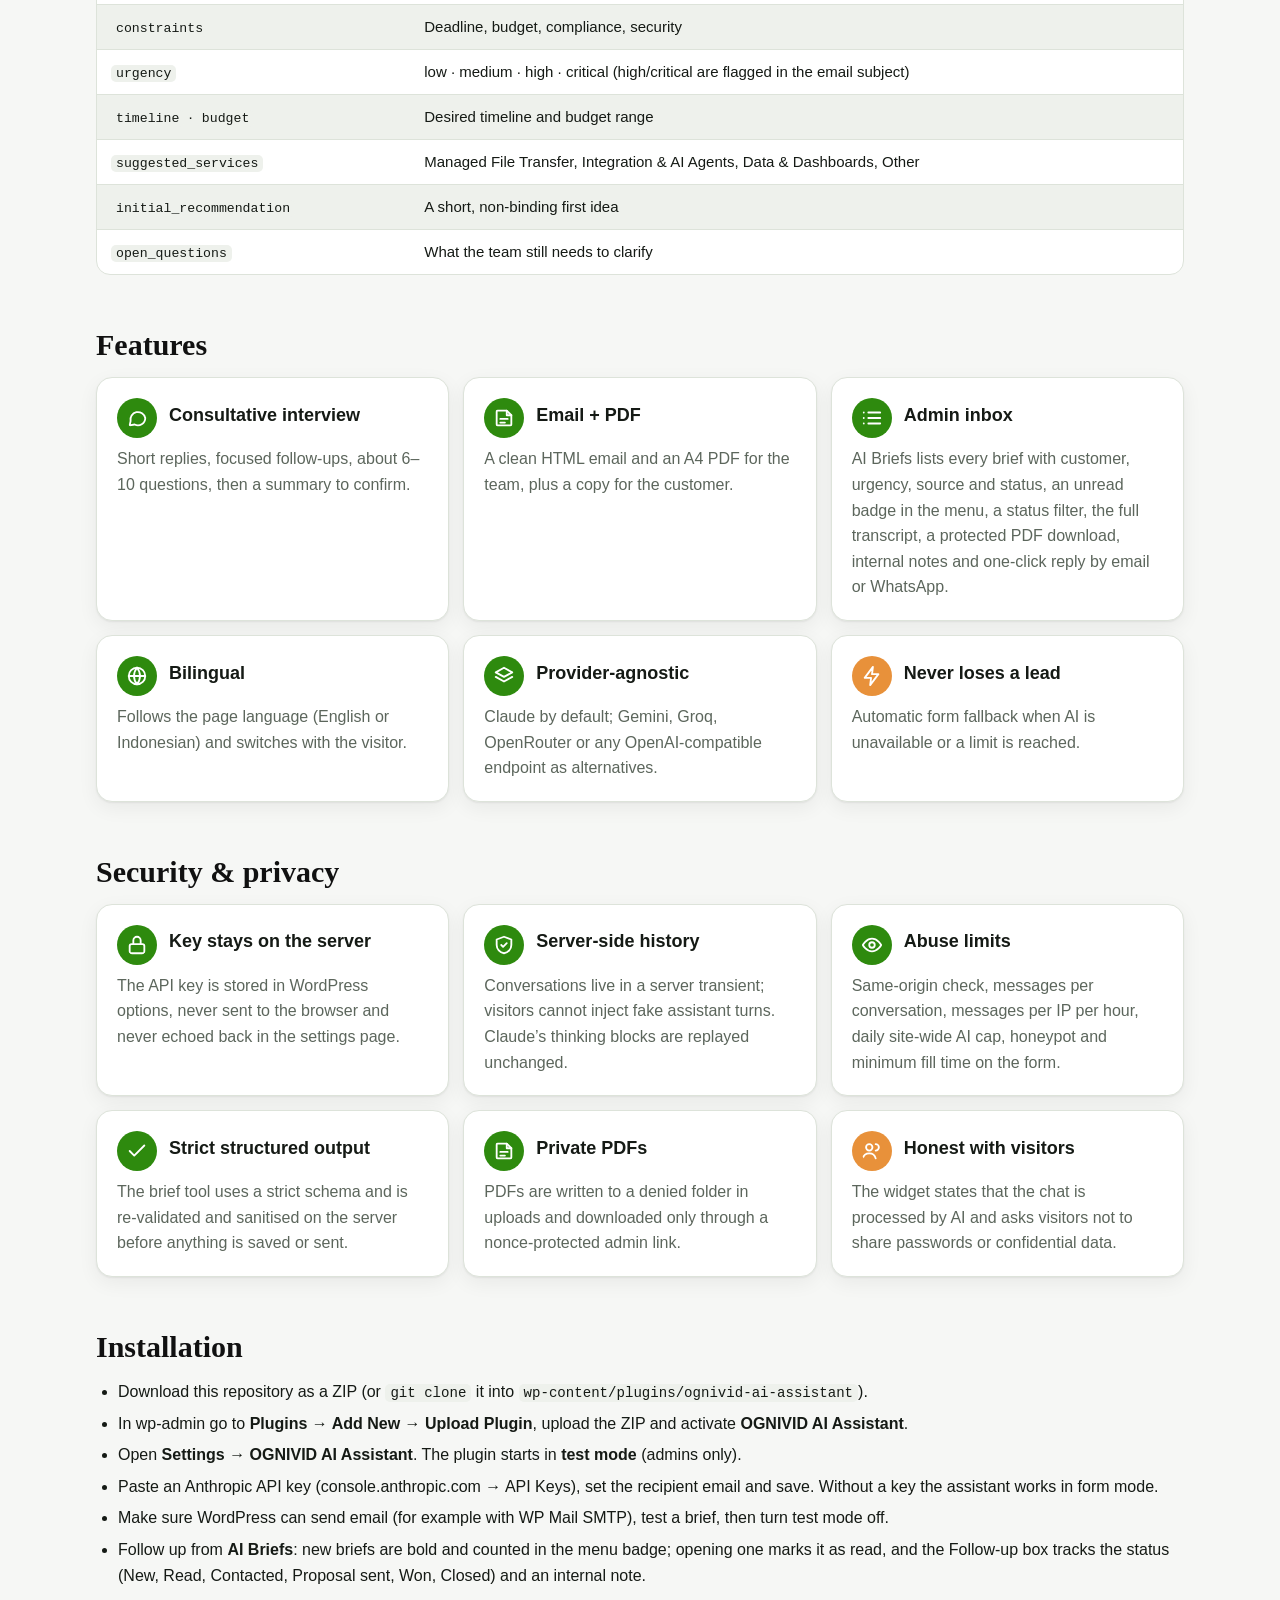
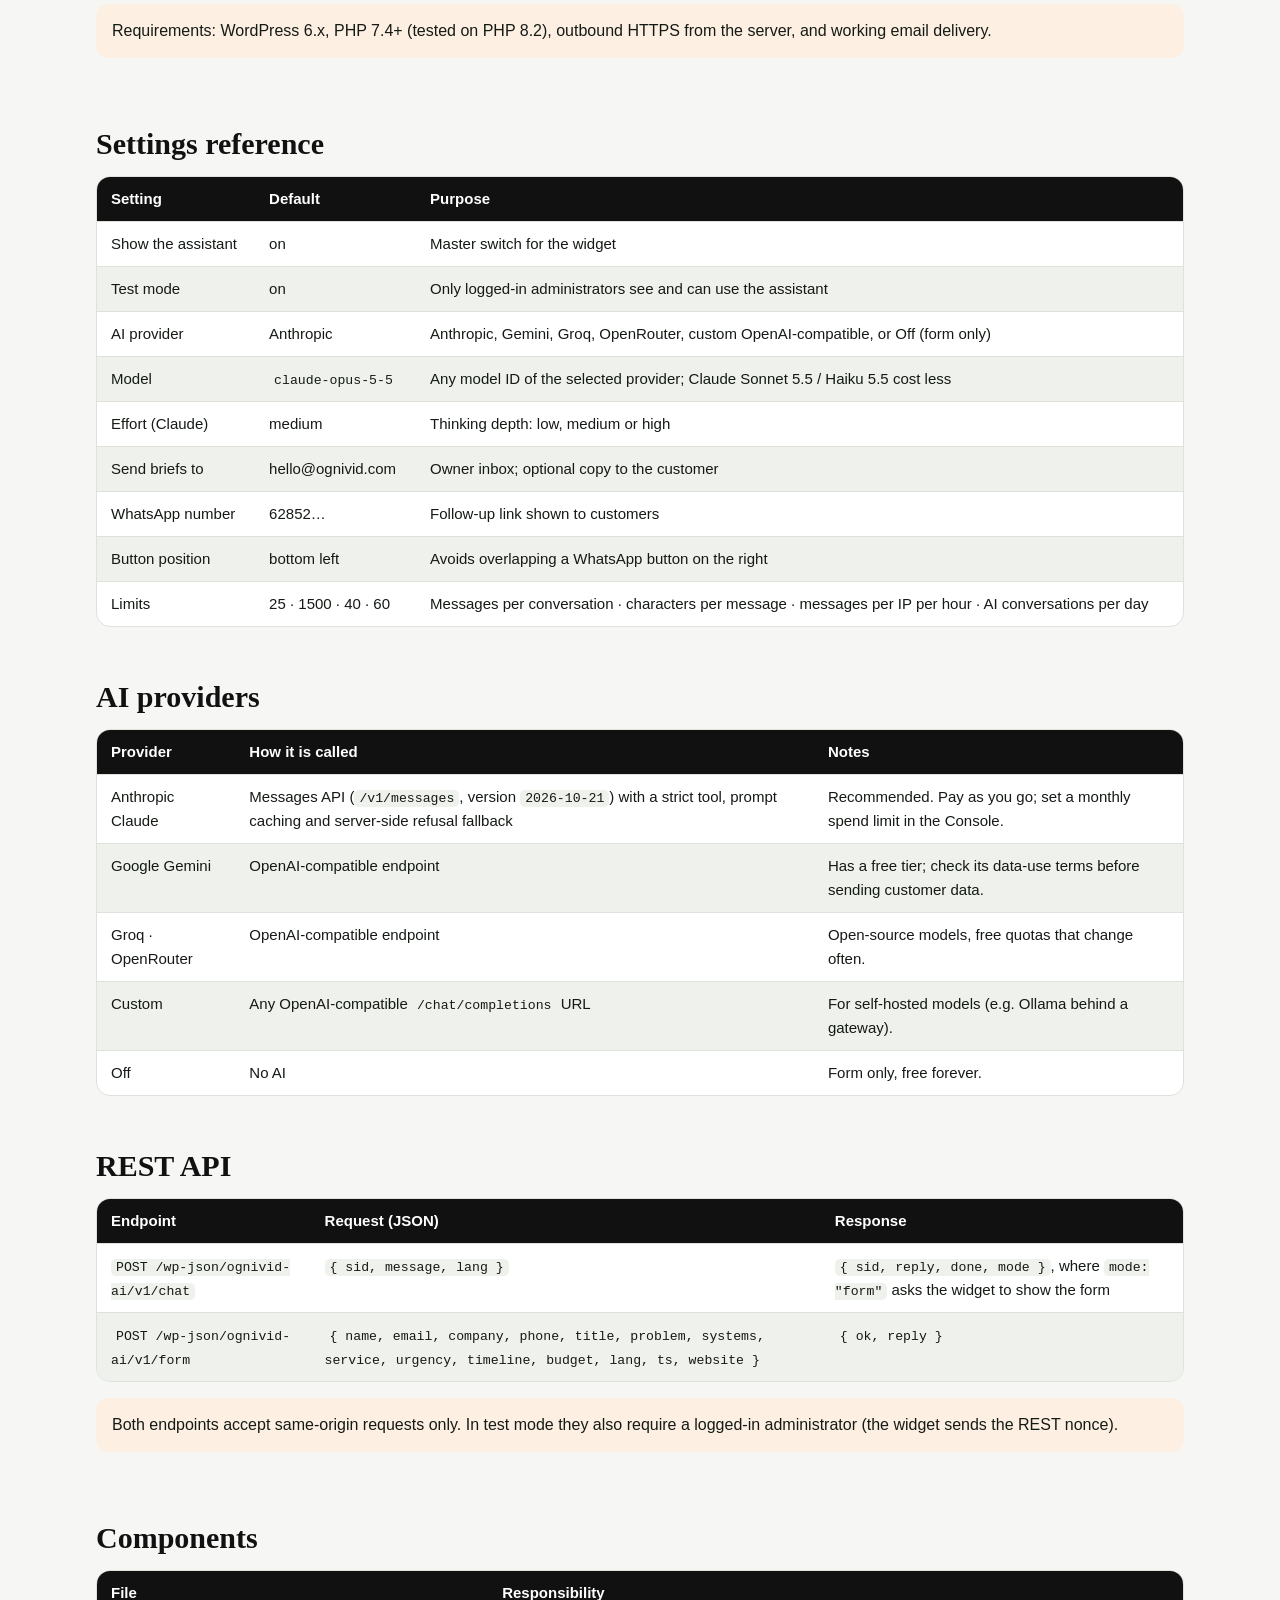
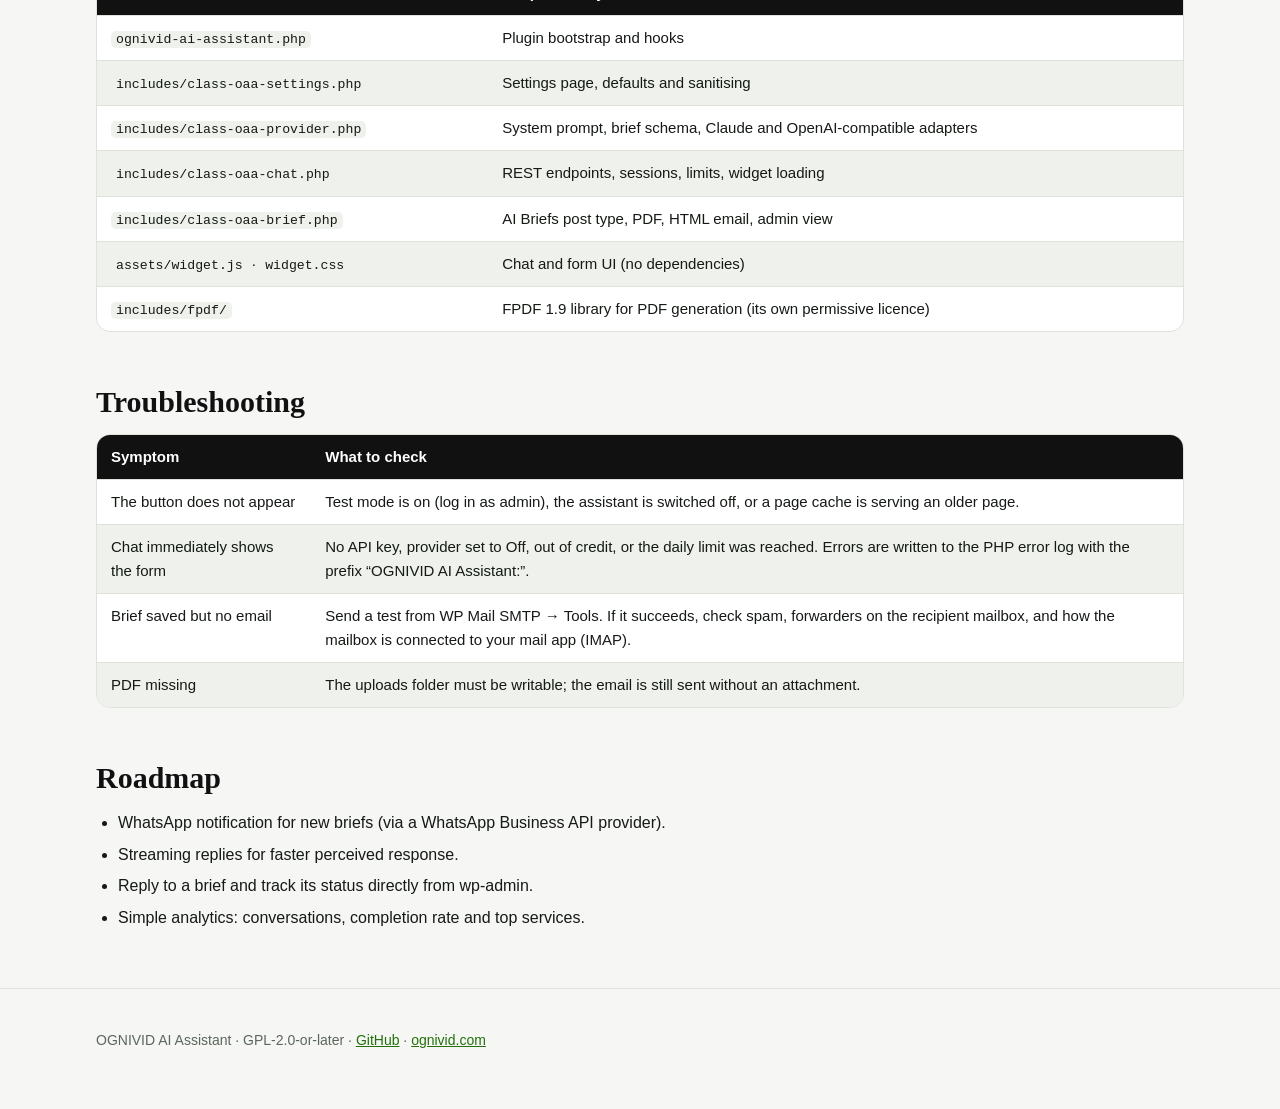
==== commit 0cf795db: "1.1.0: admin inbox for briefs AI Briefs list now shows customer, urgency, source and status columns," ====
--- a/docs/OGNIVID-AI-Assistant-Documentation.html
+++ b/docs/OGNIVID-AI-Assistant-Documentation.html
@@ -84,7 +84,7 @@
   <div class="eyebrow">WordPress plugin · Documentation</div>
   <h1>OGNIVID AI Assistant</h1>
   <p>AI intake assistant that interviews website visitors and delivers a structured Project Brief by email and PDF</p>
-  <div class="meta">Version 1.0 · November 2026 · For site owners, developers and integration engineers</div>
+  <div class="meta">Version 1.1 · November 2026 · For site owners, developers and integration engineers</div>
 </div></header>
 <nav class="toc" aria-label="Contents"><div class="wrap"><a href="#summary">Summary</a><a href="#how">How it works</a><a href="#architecture">Architecture</a><a href="#brief">Brief</a><a href="#features">Features</a><a href="#security">Security</a><a href="#install">Install</a><a href="#settings">Settings</a><a href="#providers">Providers</a><a href="#api">API</a><a href="#components">Components</a><a href="#troubleshooting">Troubleshooting</a><a href="#next">Roadmap</a><span class="spacer"></span>
   <a class="tgl" href="id/OGNIVID-AI-Assistant-Dokumentasi.html" hreflang="id">Bahasa Indonesia</a>
@@ -111,7 +111,7 @@
 <g class="ln"><path d="M190 120h60" marker-end="url(#ar)"/><path d="M350 160v20" marker-end="url(#ar)"/><path d="M350 260v20" marker-end="url(#ar)"/>
 <path d="M450 300h15v-180h15" marker-end="url(#ar)"/><path d="M680 120h60" marker-end="url(#ar)"/><path d="M680 135h30v76h30" marker-end="url(#ar)"/>
 <path d="M580 160v20" marker-end="url(#ar)"/><path d="M580 260v20" marker-end="url(#ar)"/><path d="M680 335h60" marker-end="url(#ar)"/><path d="M480 380H170v-18" marker-end="url(#ar)"/></g>
-</svg><figcaption>The browser only sends the visitor’s message. Conversation history, limits, the API key and brief validation all stay on the server.</figcaption></figure></section><section id="brief"><h2>The Project Brief</h2><p class="lead">Every brief, from AI or from the form, uses the same schema, written in the customer’s language.</p><div class="tbl"><table><thead><tr><th>Field</th><th>Content</th></tr></thead><tbody><tr><td><code>customer</code></td><td>Name, email, company, phone/WhatsApp, role</td></tr><tr><td><code>title</code> · <code>summary</code></td><td>Short project title and a 2–3 sentence executive summary</td></tr><tr><td><code>problem</code></td><td>The problem in the customer’s own terms</td></tr><tr><td><code>goals</code> · <code>requirements</code></td><td>What success looks like and what the solution must do</td></tr><tr><td><code>current_systems</code></td><td>Platforms and tools already in use</td></tr><tr><td><code>constraints</code></td><td>Deadline, budget, compliance, security</td></tr><tr><td><code>urgency</code></td><td>low · medium · high · critical (high/critical are flagged in the email subject)</td></tr><tr><td><code>timeline</code> · <code>budget</code></td><td>Desired timeline and budget range</td></tr><tr><td><code>suggested_services</code></td><td>Managed File Transfer, Integration &amp; AI Agents, Data &amp; Dashboards, Other</td></tr><tr><td><code>initial_recommendation</code></td><td>A short, non-binding first idea</td></tr><tr><td><code>open_questions</code></td><td>What the team still needs to clarify</td></tr></tbody></table></div></section><section id="features"><h2>Features</h2><div class="grid g3"><div class="card"><div class="ihead"><svg class="ico" viewBox="0 0 24 24"><path d="M21 12a8 8 0 0 1-11.6 7.1L4 20l1-4.6A8 8 0 1 1 21 12z"/></svg><h3>Consultative interview</h3></div><p>Short replies, focused follow-ups, about 6–10 questions, then a summary to confirm.</p></div><div class="card"><div class="ihead"><svg class="ico" viewBox="0 0 24 24"><path d="M4 4h11l5 5v11H4z"/><path d="M15 4v5h5M8 13h8M8 17h5"/></svg><h3>Email + PDF</h3></div><p>A clean HTML email and an A4 PDF for the team, plus a copy for the customer.</p></div><div class="card"><div class="ihead"><svg class="ico" viewBox="0 0 24 24"><path d="M8 6h13M8 12h13M8 18h13M3 6h.01M3 12h.01M3 18h.01"/></svg><h3>Saved in wp-admin</h3></div><p>AI Briefs keeps every brief, the transcript and a protected PDF download.</p></div><div class="card"><div class="ihead"><svg class="ico" viewBox="0 0 24 24"><circle cx="12" cy="12" r="9"/><path d="M3 12h18M12 3a14 14 0 0 1 0 18M12 3a14 14 0 0 0 0 18"/></svg><h3>Bilingual</h3></div><p>Follows the page language (English or Indonesian) and switches with the visitor.</p></div><div class="card"><div class="ihead"><svg class="ico" viewBox="0 0 24 24"><path d="m12 3 9 5-9 5-9-5z"/><path d="m3 13 9 5 9-5"/></svg><h3>Provider-agnostic</h3></div><p>Claude by default; Gemini, Groq, OpenRouter or any OpenAI-compatible endpoint as alternatives.</p></div><div class="card amber"><div class="ihead"><svg class="ico" viewBox="0 0 24 24"><path d="M13 2 4 14h7l-1 8 9-12h-7z"/></svg><h3>Never loses a lead</h3></div><p>Automatic form fallback when AI is unavailable or a limit is reached.</p></div></div></section><section id="security"><h2>Security &amp; privacy</h2><div class="grid g3"><div class="card"><div class="ihead"><svg class="ico" viewBox="0 0 24 24"><rect x="4" y="11" width="16" height="10" rx="2"/><path d="M8 11V7a4 4 0 0 1 8 0v4"/></svg><h3>Key stays on the server</h3></div><p>The API key is stored in WordPress options, never sent to the browser and never echoed back in the settings page.</p></div><div class="card"><div class="ihead"><svg class="ico" viewBox="0 0 24 24"><path d="M12 3l8 3v6c0 4.5-3.4 8.3-8 9-4.6-.7-8-4.5-8-9V6z"/><path d="M9 12l2 2 4-4"/></svg><h3>Server-side history</h3></div><p>Conversations live in a server transient; visitors cannot inject fake assistant turns. Claude’s thinking blocks are replayed unchanged.</p></div><div class="card"><div class="ihead"><svg class="ico" viewBox="0 0 24 24"><path d="M2 12s3.6-7 10-7 10 7 10 7-3.6 7-10 7S2 12 2 12z"/><circle cx="12" cy="12" r="3"/></svg><h3>Abuse limits</h3></div><p>Same-origin check, messages per conversation, messages per IP per hour, daily site-wide AI cap, honeypot and minimum fill time on the form.</p></div><div class="card"><div class="ihead"><svg class="ico" viewBox="0 0 24 24"><path d="M20 6 9 17l-5-5"/></svg><h3>Strict structured output</h3></div><p>The brief tool uses a strict schema and is re-validated and sanitised on the server before anything is saved or sent.</p></div><div class="card"><div class="ihead"><svg class="ico" viewBox="0 0 24 24"><path d="M4 4h11l5 5v11H4z"/><path d="M15 4v5h5M8 13h8M8 17h5"/></svg><h3>Private PDFs</h3></div><p>PDFs are written to a denied folder in uploads and downloaded only through a nonce-protected admin link.</p></div><div class="card amber"><div class="ihead"><svg class="ico" viewBox="0 0 24 24"><circle cx="9" cy="8" r="3.5"/><path d="M2 20c.8-3.5 3.6-5.5 7-5.5s6.2 2 7 5.5"/><path d="M16 4.5a3.5 3.5 0 0 1 0 7"/></svg><h3>Honest with visitors</h3></div><p>The widget states that the chat is processed by AI and asks visitors not to share passwords or confidential data.</p></div></div></section><section id="install"><h2>Installation</h2><ul class="clean"><li>Download this repository as a ZIP (or <code>git clone</code> it into <code>wp-content/plugins/ognivid-ai-assistant</code>).</li><li>In wp-admin go to <strong>Plugins → Add New → Upload Plugin</strong>, upload the ZIP and activate <strong>OGNIVID AI Assistant</strong>.</li><li>Open <strong>Settings → OGNIVID AI Assistant</strong>. The plugin starts in <strong>test mode</strong> (admins only).</li><li>Paste an Anthropic API key (console.anthropic.com → API Keys), set the recipient email and save. Without a key the assistant works in form mode.</li><li>Make sure WordPress can send email (for example with WP Mail SMTP), test a brief, then turn test mode off.</li></ul><p class="note">Requirements: WordPress 6.x, PHP 7.4+ (tested on PHP 8.2), outbound HTTPS from the server, and working email delivery.</p></section><section id="settings"><h2>Settings reference</h2><div class="tbl"><table><thead><tr><th>Setting</th><th>Default</th><th>Purpose</th></tr></thead><tbody><tr><td>Show the assistant</td><td>on</td><td>Master switch for the widget</td></tr><tr><td>Test mode</td><td>on</td><td>Only logged-in administrators see and can use the assistant</td></tr><tr><td>AI provider</td><td>Anthropic</td><td>Anthropic, Gemini, Groq, OpenRouter, custom OpenAI-compatible, or Off (form only)</td></tr><tr><td>Model</td><td><code>claude-opus-5-5</code></td><td>Any model ID of the selected provider; Claude Sonnet 5.5 / Haiku 5.5 cost less</td></tr><tr><td>Effort (Claude)</td><td>medium</td><td>Thinking depth: low, medium or high</td></tr><tr><td>Send briefs to</td><td>hello@ognivid.com</td><td>Owner inbox; optional copy to the customer</td></tr><tr><td>WhatsApp number</td><td>62852…</td><td>Follow-up link shown to customers</td></tr><tr><td>Button position</td><td>bottom left</td><td>Avoids overlapping a WhatsApp button on the right</td></tr><tr><td>Limits</td><td>25 · 1500 · 40 · 60</td><td>Messages per conversation · characters per message · messages per IP per hour · AI conversations per day</td></tr></tbody></table></div></section><section id="providers"><h2>AI providers</h2><div class="tbl"><table><thead><tr><th>Provider</th><th>How it is called</th><th>Notes</th></tr></thead><tbody><tr><td>Anthropic Claude</td><td>Messages API (<code>/v1/messages</code>, version <code>2026-10-21</code>) with a strict tool, prompt caching and server-side refusal fallback</td><td>Recommended. Pay as you go; set a monthly spend limit in the Console.</td></tr><tr><td>Google Gemini</td><td>OpenAI-compatible endpoint</td><td>Has a free tier; check its data-use terms before sending customer data.</td></tr><tr><td>Groq · OpenRouter</td><td>OpenAI-compatible endpoint</td><td>Open-source models, free quotas that change often.</td></tr><tr><td>Custom</td><td>Any OpenAI-compatible <code>/chat/completions</code> URL</td><td>For self-hosted models (e.g. Ollama behind a gateway).</td></tr><tr><td>Off</td><td>No AI</td><td>Form only, free forever.</td></tr></tbody></table></div></section><section id="api"><h2>REST API</h2><div class="tbl"><table><thead><tr><th>Endpoint</th><th>Request (JSON)</th><th>Response</th></tr></thead><tbody><tr><td><code>POST /wp-json/ognivid-ai/v1/chat</code></td><td><code>{ sid, message, lang }</code></td><td><code>{ sid, reply, done, mode }</code>, where <code>mode: "form"</code> asks the widget to show the form</td></tr><tr><td><code>POST /wp-json/ognivid-ai/v1/form</code></td><td><code>{ name, email, company, phone, title, problem, systems, service, urgency, timeline, budget, lang, ts, website }</code></td><td><code>{ ok, reply }</code></td></tr></tbody></table></div><p class="note">Both endpoints accept same-origin requests only. In test mode they also require a logged-in administrator (the widget sends the REST nonce).</p></section><section id="components"><h2>Components</h2><div class="tbl"><table><thead><tr><th>File</th><th>Responsibility</th></tr></thead><tbody><tr><td><code>ognivid-ai-assistant.php</code></td><td>Plugin bootstrap and hooks</td></tr><tr><td><code>includes/class-oaa-settings.php</code></td><td>Settings page, defaults and sanitising</td></tr><tr><td><code>includes/class-oaa-provider.php</code></td><td>System prompt, brief schema, Claude and OpenAI-compatible adapters</td></tr><tr><td><code>includes/class-oaa-chat.php</code></td><td>REST endpoints, sessions, limits, widget loading</td></tr><tr><td><code>includes/class-oaa-brief.php</code></td><td>AI Briefs post type, PDF, HTML email, admin view</td></tr><tr><td><code>assets/widget.js</code> · <code>widget.css</code></td><td>Chat and form UI (no dependencies)</td></tr><tr><td><code>includes/fpdf/</code></td><td>FPDF 1.9 library for PDF generation (its own permissive licence)</td></tr></tbody></table></div></section><section id="troubleshooting"><h2>Troubleshooting</h2><div class="tbl"><table><thead><tr><th>Symptom</th><th>What to check</th></tr></thead><tbody><tr><td>The button does not appear</td><td>Test mode is on (log in as admin), the assistant is switched off, or a page cache is serving an older page.</td></tr><tr><td>Chat immediately shows the form</td><td>No API key, provider set to Off, out of credit, or the daily limit was reached. Errors are written to the PHP error log with the prefix “OGNIVID AI Assistant:”.</td></tr><tr><td>Brief saved but no email</td><td>Send a test from WP Mail SMTP → Tools. If it succeeds, check spam, forwarders on the recipient mailbox, and how the mailbox is connected to your mail app (IMAP).</td></tr><tr><td>PDF missing</td><td>The uploads folder must be writable; the email is still sent without an attachment.</td></tr></tbody></table></div></section><section id="next"><h2>Roadmap</h2><ul class="clean"><li>WhatsApp notification for new briefs (via a WhatsApp Business API provider).</li><li>Streaming replies for faster perceived response.</li><li>Reply to a brief and track its status directly from wp-admin.</li><li>Simple analytics: conversations, completion rate and top services.</li></ul></section>
+</svg><figcaption>The browser only sends the visitor’s message. Conversation history, limits, the API key and brief validation all stay on the server.</figcaption></figure></section><section id="brief"><h2>The Project Brief</h2><p class="lead">Every brief, from AI or from the form, uses the same schema, written in the customer’s language.</p><div class="tbl"><table><thead><tr><th>Field</th><th>Content</th></tr></thead><tbody><tr><td><code>customer</code></td><td>Name, email, company, phone/WhatsApp, role</td></tr><tr><td><code>title</code> · <code>summary</code></td><td>Short project title and a 2–3 sentence executive summary</td></tr><tr><td><code>problem</code></td><td>The problem in the customer’s own terms</td></tr><tr><td><code>goals</code> · <code>requirements</code></td><td>What success looks like and what the solution must do</td></tr><tr><td><code>current_systems</code></td><td>Platforms and tools already in use</td></tr><tr><td><code>constraints</code></td><td>Deadline, budget, compliance, security</td></tr><tr><td><code>urgency</code></td><td>low · medium · high · critical (high/critical are flagged in the email subject)</td></tr><tr><td><code>timeline</code> · <code>budget</code></td><td>Desired timeline and budget range</td></tr><tr><td><code>suggested_services</code></td><td>Managed File Transfer, Integration &amp; AI Agents, Data &amp; Dashboards, Other</td></tr><tr><td><code>initial_recommendation</code></td><td>A short, non-binding first idea</td></tr><tr><td><code>open_questions</code></td><td>What the team still needs to clarify</td></tr></tbody></table></div></section><section id="features"><h2>Features</h2><div class="grid g3"><div class="card"><div class="ihead"><svg class="ico" viewBox="0 0 24 24"><path d="M21 12a8 8 0 0 1-11.6 7.1L4 20l1-4.6A8 8 0 1 1 21 12z"/></svg><h3>Consultative interview</h3></div><p>Short replies, focused follow-ups, about 6–10 questions, then a summary to confirm.</p></div><div class="card"><div class="ihead"><svg class="ico" viewBox="0 0 24 24"><path d="M4 4h11l5 5v11H4z"/><path d="M15 4v5h5M8 13h8M8 17h5"/></svg><h3>Email + PDF</h3></div><p>A clean HTML email and an A4 PDF for the team, plus a copy for the customer.</p></div><div class="card"><div class="ihead"><svg class="ico" viewBox="0 0 24 24"><path d="M8 6h13M8 12h13M8 18h13M3 6h.01M3 12h.01M3 18h.01"/></svg><h3>Admin inbox</h3></div><p>AI Briefs lists every brief with customer, urgency, source and status, an unread badge in the menu, a status filter, the full transcript, a protected PDF download, internal notes and one-click reply by email or WhatsApp.</p></div><div class="card"><div class="ihead"><svg class="ico" viewBox="0 0 24 24"><circle cx="12" cy="12" r="9"/><path d="M3 12h18M12 3a14 14 0 0 1 0 18M12 3a14 14 0 0 0 0 18"/></svg><h3>Bilingual</h3></div><p>Follows the page language (English or Indonesian) and switches with the visitor.</p></div><div class="card"><div class="ihead"><svg class="ico" viewBox="0 0 24 24"><path d="m12 3 9 5-9 5-9-5z"/><path d="m3 13 9 5 9-5"/></svg><h3>Provider-agnostic</h3></div><p>Claude by default; Gemini, Groq, OpenRouter or any OpenAI-compatible endpoint as alternatives.</p></div><div class="card amber"><div class="ihead"><svg class="ico" viewBox="0 0 24 24"><path d="M13 2 4 14h7l-1 8 9-12h-7z"/></svg><h3>Never loses a lead</h3></div><p>Automatic form fallback when AI is unavailable or a limit is reached.</p></div></div></section><section id="security"><h2>Security &amp; privacy</h2><div class="grid g3"><div class="card"><div class="ihead"><svg class="ico" viewBox="0 0 24 24"><rect x="4" y="11" width="16" height="10" rx="2"/><path d="M8 11V7a4 4 0 0 1 8 0v4"/></svg><h3>Key stays on the server</h3></div><p>The API key is stored in WordPress options, never sent to the browser and never echoed back in the settings page.</p></div><div class="card"><div class="ihead"><svg class="ico" viewBox="0 0 24 24"><path d="M12 3l8 3v6c0 4.5-3.4 8.3-8 9-4.6-.7-8-4.5-8-9V6z"/><path d="M9 12l2 2 4-4"/></svg><h3>Server-side history</h3></div><p>Conversations live in a server transient; visitors cannot inject fake assistant turns. Claude’s thinking blocks are replayed unchanged.</p></div><div class="card"><div class="ihead"><svg class="ico" viewBox="0 0 24 24"><path d="M2 12s3.6-7 10-7 10 7 10 7-3.6 7-10 7S2 12 2 12z"/><circle cx="12" cy="12" r="3"/></svg><h3>Abuse limits</h3></div><p>Same-origin check, messages per conversation, messages per IP per hour, daily site-wide AI cap, honeypot and minimum fill time on the form.</p></div><div class="card"><div class="ihead"><svg class="ico" viewBox="0 0 24 24"><path d="M20 6 9 17l-5-5"/></svg><h3>Strict structured output</h3></div><p>The brief tool uses a strict schema and is re-validated and sanitised on the server before anything is saved or sent.</p></div><div class="card"><div class="ihead"><svg class="ico" viewBox="0 0 24 24"><path d="M4 4h11l5 5v11H4z"/><path d="M15 4v5h5M8 13h8M8 17h5"/></svg><h3>Private PDFs</h3></div><p>PDFs are written to a denied folder in uploads and downloaded only through a nonce-protected admin link.</p></div><div class="card amber"><div class="ihead"><svg class="ico" viewBox="0 0 24 24"><circle cx="9" cy="8" r="3.5"/><path d="M2 20c.8-3.5 3.6-5.5 7-5.5s6.2 2 7 5.5"/><path d="M16 4.5a3.5 3.5 0 0 1 0 7"/></svg><h3>Honest with visitors</h3></div><p>The widget states that the chat is processed by AI and asks visitors not to share passwords or confidential data.</p></div></div></section><section id="install"><h2>Installation</h2><ul class="clean"><li>Download this repository as a ZIP (or <code>git clone</code> it into <code>wp-content/plugins/ognivid-ai-assistant</code>).</li><li>In wp-admin go to <strong>Plugins → Add New → Upload Plugin</strong>, upload the ZIP and activate <strong>OGNIVID AI Assistant</strong>.</li><li>Open <strong>Settings → OGNIVID AI Assistant</strong>. The plugin starts in <strong>test mode</strong> (admins only).</li><li>Paste an Anthropic API key (console.anthropic.com → API Keys), set the recipient email and save. Without a key the assistant works in form mode.</li><li>Make sure WordPress can send email (for example with WP Mail SMTP), test a brief, then turn test mode off.</li><li>Follow up from <strong>AI Briefs</strong>: new briefs are bold and counted in the menu badge; opening one marks it as read, and the Follow-up box tracks the status (New, Read, Contacted, Proposal sent, Won, Closed) and an internal note.</li></ul><p class="note">Requirements: WordPress 6.x, PHP 7.4+ (tested on PHP 8.2), outbound HTTPS from the server, and working email delivery.</p></section><section id="settings"><h2>Settings reference</h2><div class="tbl"><table><thead><tr><th>Setting</th><th>Default</th><th>Purpose</th></tr></thead><tbody><tr><td>Show the assistant</td><td>on</td><td>Master switch for the widget</td></tr><tr><td>Test mode</td><td>on</td><td>Only logged-in administrators see and can use the assistant</td></tr><tr><td>AI provider</td><td>Anthropic</td><td>Anthropic, Gemini, Groq, OpenRouter, custom OpenAI-compatible, or Off (form only)</td></tr><tr><td>Model</td><td><code>claude-opus-5-5</code></td><td>Any model ID of the selected provider; Claude Sonnet 5.5 / Haiku 5.5 cost less</td></tr><tr><td>Effort (Claude)</td><td>medium</td><td>Thinking depth: low, medium or high</td></tr><tr><td>Send briefs to</td><td>hello@ognivid.com</td><td>Owner inbox; optional copy to the customer</td></tr><tr><td>WhatsApp number</td><td>62852…</td><td>Follow-up link shown to customers</td></tr><tr><td>Button position</td><td>bottom left</td><td>Avoids overlapping a WhatsApp button on the right</td></tr><tr><td>Limits</td><td>25 · 1500 · 40 · 60</td><td>Messages per conversation · characters per message · messages per IP per hour · AI conversations per day</td></tr></tbody></table></div></section><section id="providers"><h2>AI providers</h2><div class="tbl"><table><thead><tr><th>Provider</th><th>How it is called</th><th>Notes</th></tr></thead><tbody><tr><td>Anthropic Claude</td><td>Messages API (<code>/v1/messages</code>, version <code>2026-10-21</code>) with a strict tool, prompt caching and server-side refusal fallback</td><td>Recommended. Pay as you go; set a monthly spend limit in the Console.</td></tr><tr><td>Google Gemini</td><td>OpenAI-compatible endpoint</td><td>Has a free tier; check its data-use terms before sending customer data.</td></tr><tr><td>Groq · OpenRouter</td><td>OpenAI-compatible endpoint</td><td>Open-source models, free quotas that change often.</td></tr><tr><td>Custom</td><td>Any OpenAI-compatible <code>/chat/completions</code> URL</td><td>For self-hosted models (e.g. Ollama behind a gateway).</td></tr><tr><td>Off</td><td>No AI</td><td>Form only, free forever.</td></tr></tbody></table></div></section><section id="api"><h2>REST API</h2><div class="tbl"><table><thead><tr><th>Endpoint</th><th>Request (JSON)</th><th>Response</th></tr></thead><tbody><tr><td><code>POST /wp-json/ognivid-ai/v1/chat</code></td><td><code>{ sid, message, lang }</code></td><td><code>{ sid, reply, done, mode }</code>, where <code>mode: "form"</code> asks the widget to show the form</td></tr><tr><td><code>POST /wp-json/ognivid-ai/v1/form</code></td><td><code>{ name, email, company, phone, title, problem, systems, service, urgency, timeline, budget, lang, ts, website }</code></td><td><code>{ ok, reply }</code></td></tr></tbody></table></div><p class="note">Both endpoints accept same-origin requests only. In test mode they also require a logged-in administrator (the widget sends the REST nonce).</p></section><section id="components"><h2>Components</h2><div class="tbl"><table><thead><tr><th>File</th><th>Responsibility</th></tr></thead><tbody><tr><td><code>ognivid-ai-assistant.php</code></td><td>Plugin bootstrap and hooks</td></tr><tr><td><code>includes/class-oaa-settings.php</code></td><td>Settings page, defaults and sanitising</td></tr><tr><td><code>includes/class-oaa-provider.php</code></td><td>System prompt, brief schema, Claude and OpenAI-compatible adapters</td></tr><tr><td><code>includes/class-oaa-chat.php</code></td><td>REST endpoints, sessions, limits, widget loading</td></tr><tr><td><code>includes/class-oaa-brief.php</code></td><td>AI Briefs post type, PDF, HTML email, admin view</td></tr><tr><td><code>assets/widget.js</code> · <code>widget.css</code></td><td>Chat and form UI (no dependencies)</td></tr><tr><td><code>includes/fpdf/</code></td><td>FPDF 1.9 library for PDF generation (its own permissive licence)</td></tr></tbody></table></div></section><section id="troubleshooting"><h2>Troubleshooting</h2><div class="tbl"><table><thead><tr><th>Symptom</th><th>What to check</th></tr></thead><tbody><tr><td>The button does not appear</td><td>Test mode is on (log in as admin), the assistant is switched off, or a page cache is serving an older page.</td></tr><tr><td>Chat immediately shows the form</td><td>No API key, provider set to Off, out of credit, or the daily limit was reached. Errors are written to the PHP error log with the prefix “OGNIVID AI Assistant:”.</td></tr><tr><td>Brief saved but no email</td><td>Send a test from WP Mail SMTP → Tools. If it succeeds, check spam, forwarders on the recipient mailbox, and how the mailbox is connected to your mail app (IMAP).</td></tr><tr><td>PDF missing</td><td>The uploads folder must be writable; the email is still sent without an attachment.</td></tr></tbody></table></div></section><section id="next"><h2>Roadmap</h2><ul class="clean"><li>WhatsApp notification for new briefs (via a WhatsApp Business API provider).</li><li>Streaming replies for faster perceived response.</li><li>Reply to a brief and track its status directly from wp-admin.</li><li>Simple analytics: conversations, completion rate and top services.</li></ul></section>
 </main>
 <footer><div class="wrap">OGNIVID AI Assistant · GPL-2.0-or-later · <a href="https://github.com/diimasogan/ognivid-ai-assistant">GitHub</a> · <a href="https://ognivid.com/">ognivid.com</a></div></footer>
 <script>
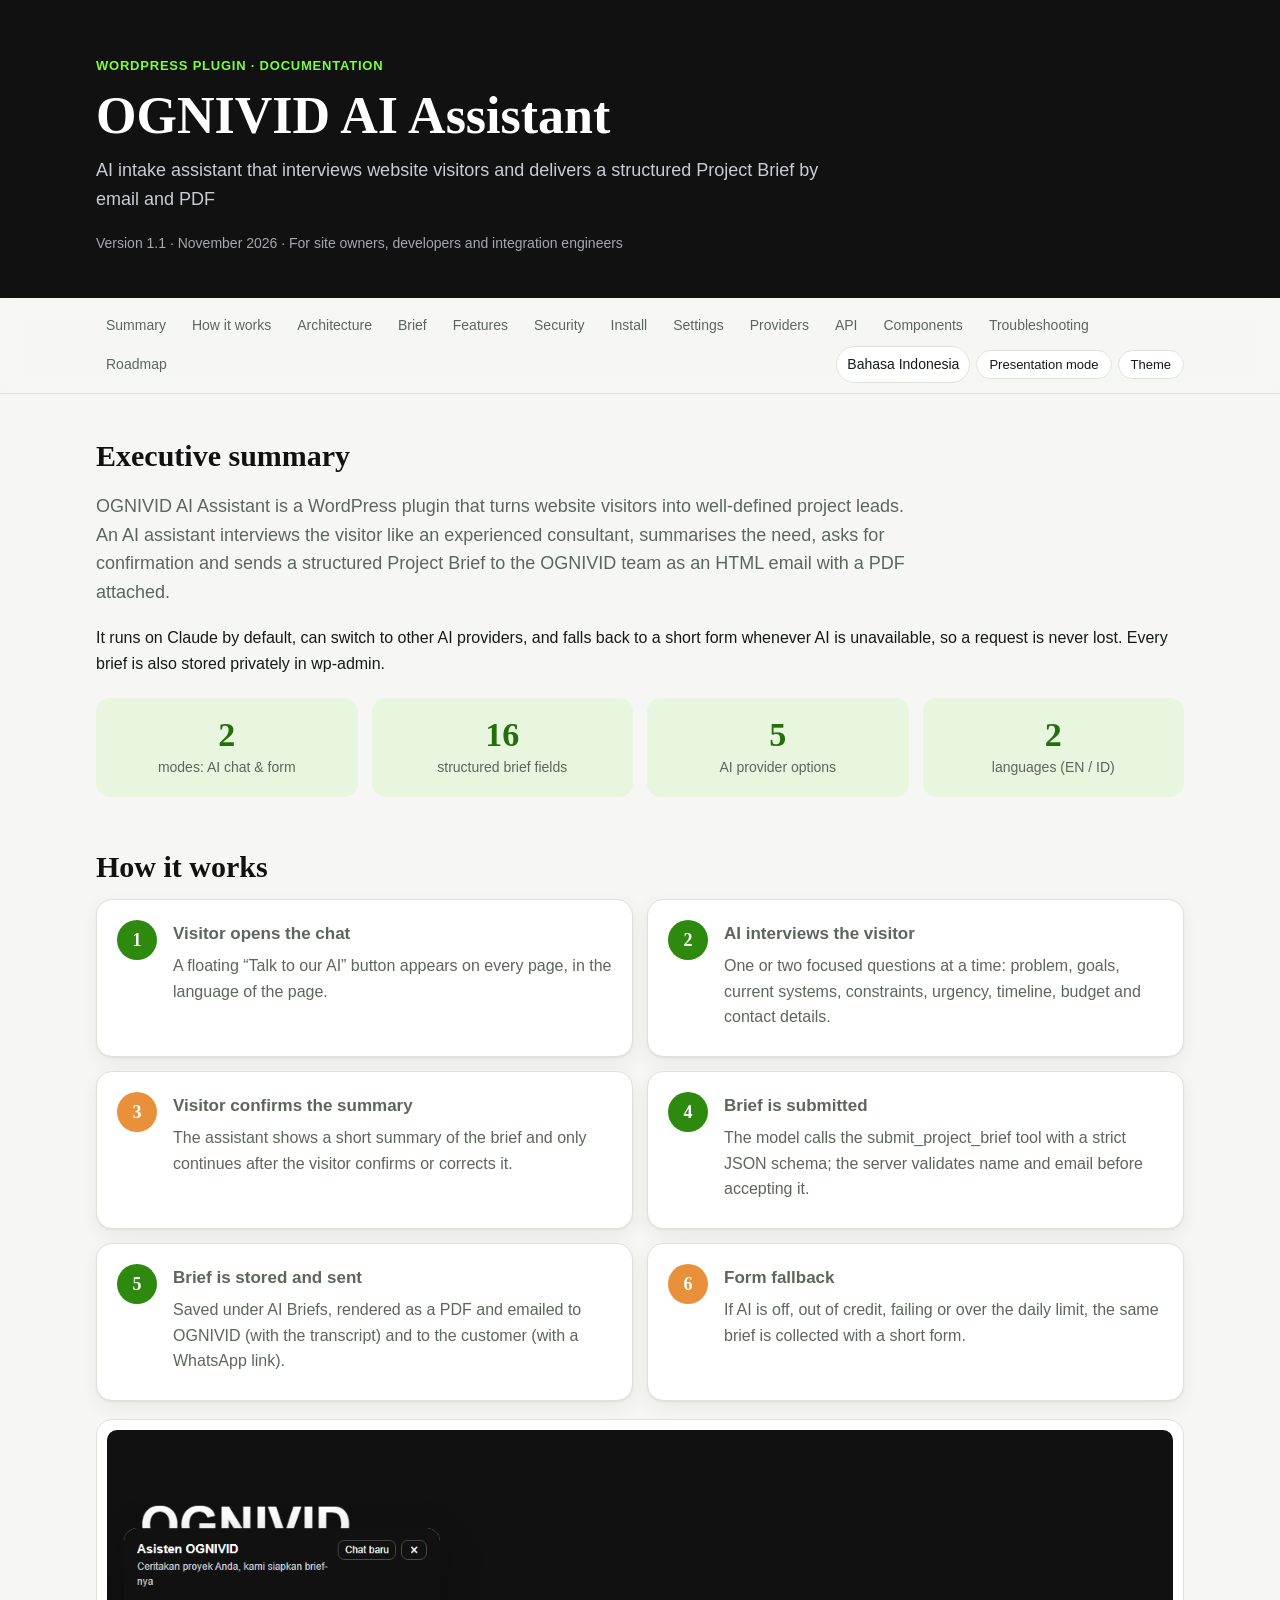
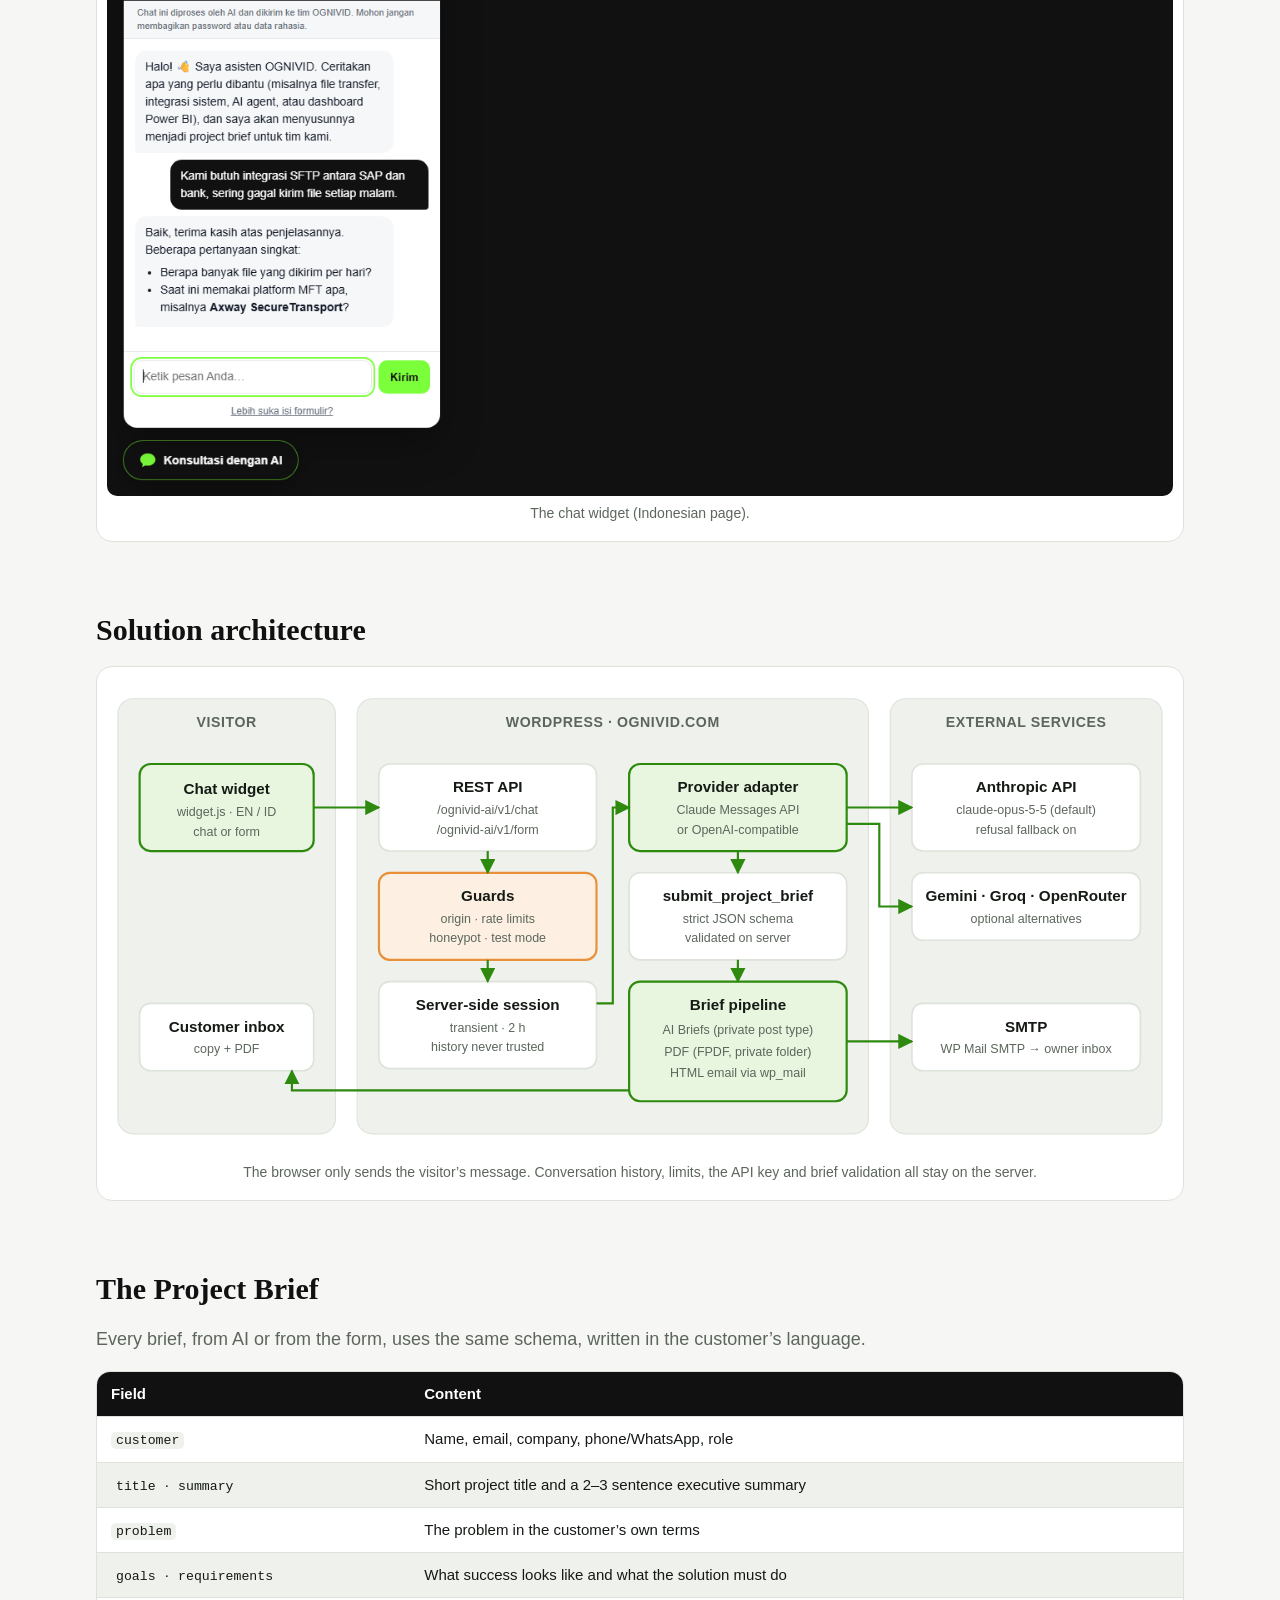
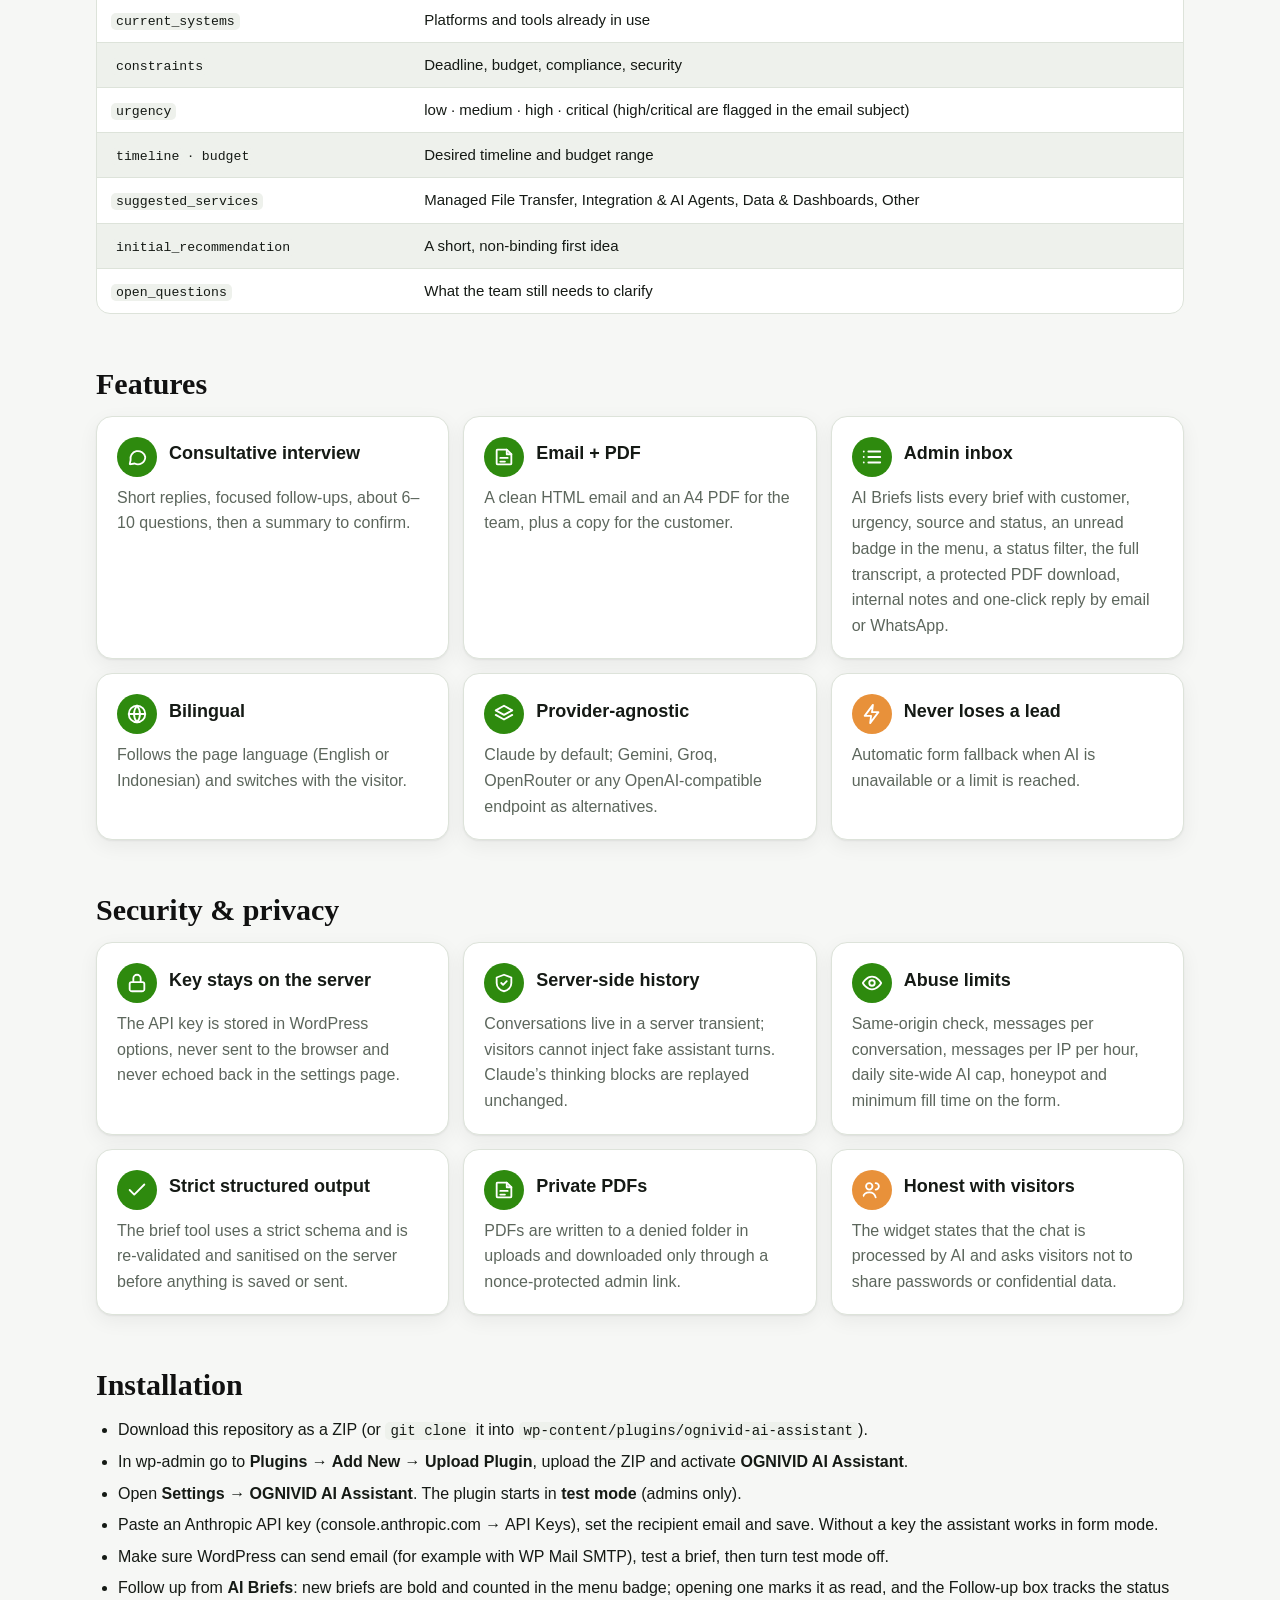
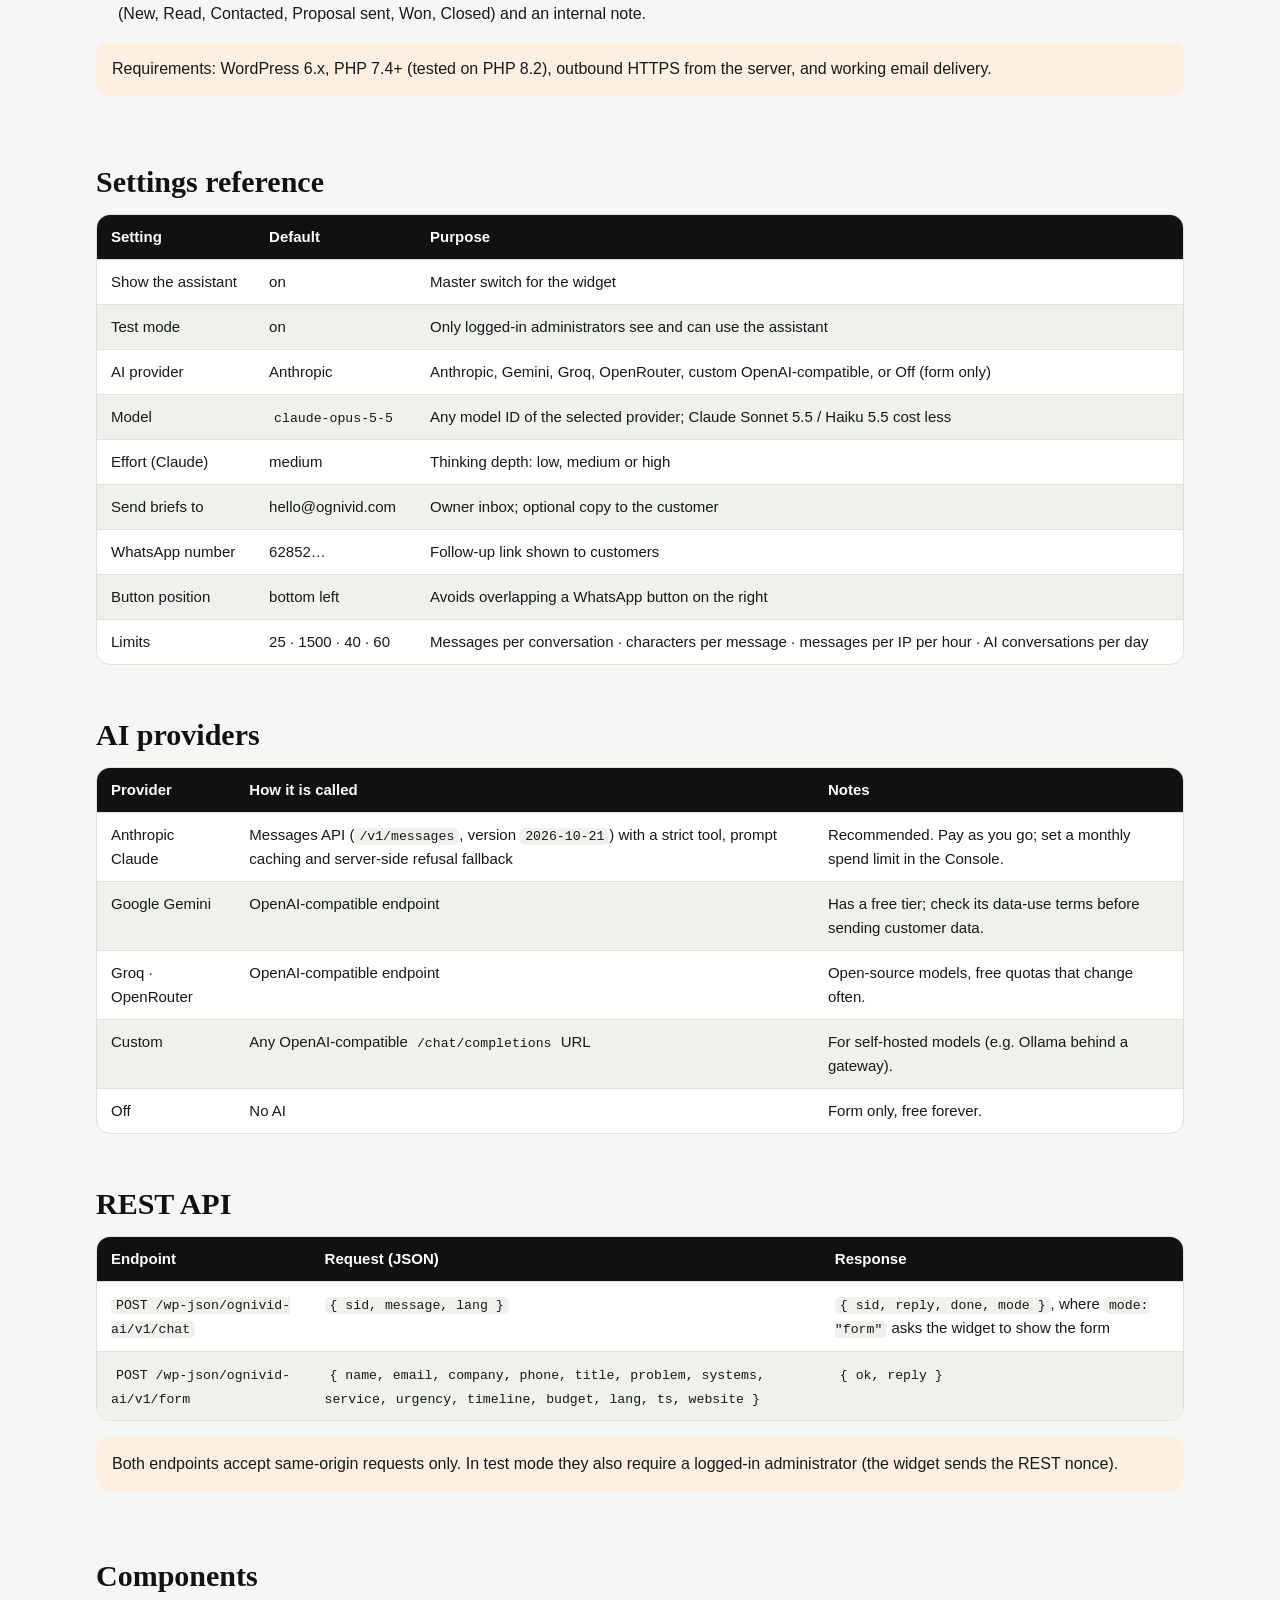
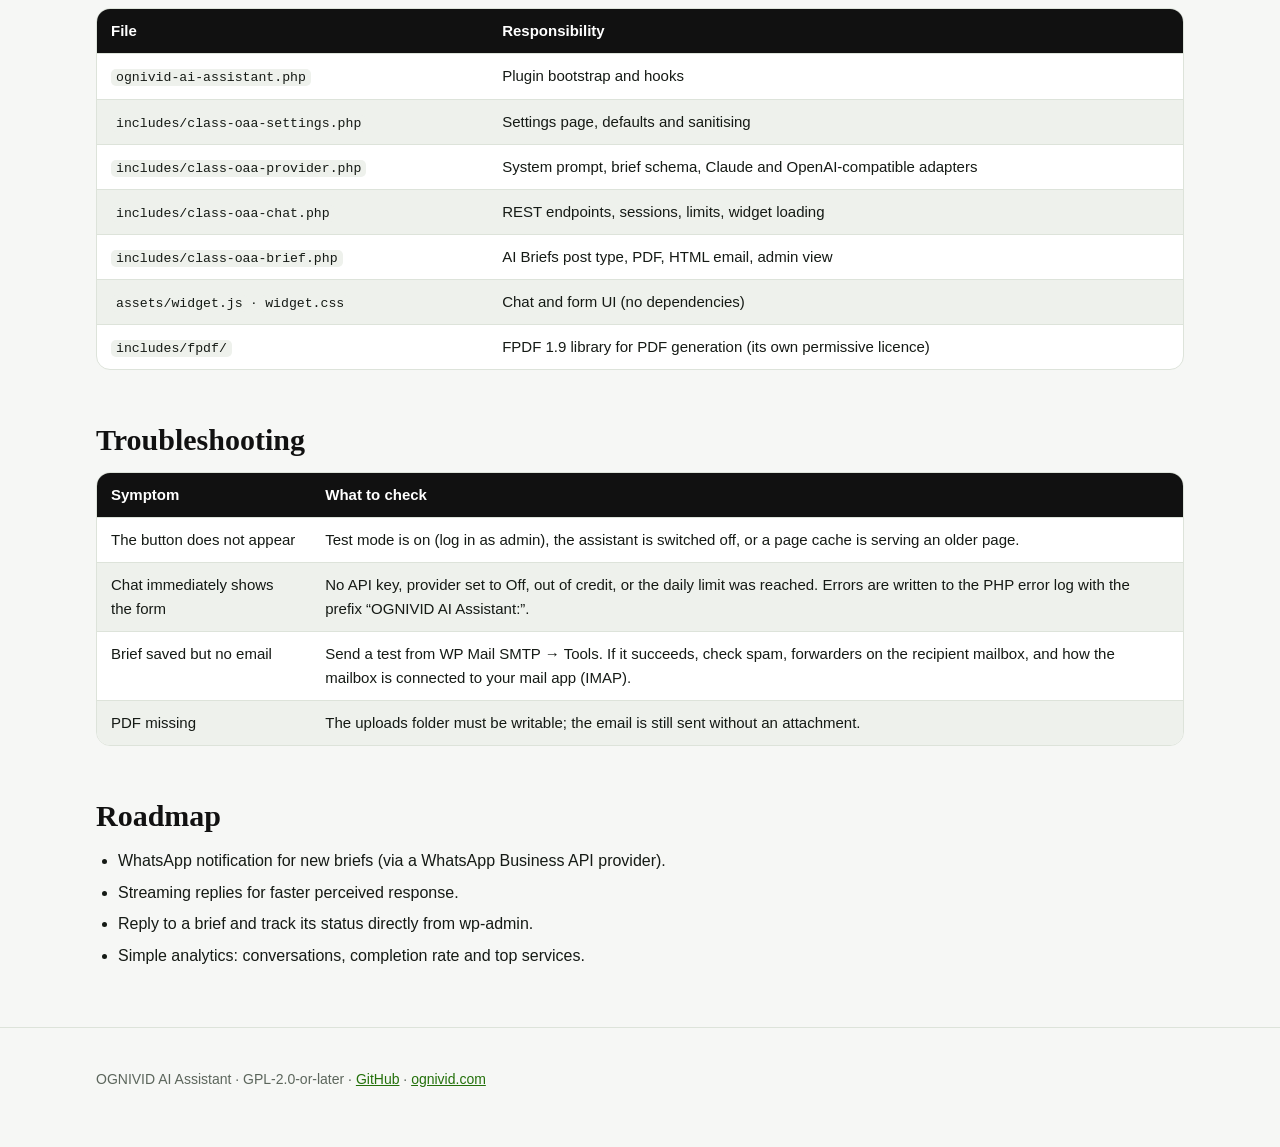
==== commit dccecb44: "Docs: fix broken widget screenshot and cut-off toolbar buttons The widget screenshot had captured an" ====
--- a/docs/OGNIVID-AI-Assistant-Documentation.html
+++ b/docs/OGNIVID-AI-Assistant-Documentation.html
@@ -76,6 +76,7 @@
 body.present section,body.present header.hero{min-height:100vh;display:flex;flex-direction:column;justify-content:center}
 body.present section{border-top:1px solid var(--line)}
 @media (max-width:820px){.stats{grid-template-columns:repeat(2,1fr)}.g2,.g3{grid-template-columns:1fr}.ba{grid-template-columns:1fr}h2{font-size:26px}}
+@media (min-width:821px){nav.toc .wrap{flex-wrap:wrap;overflow-x:visible;row-gap:4px}}
 @media print{nav.toc,.tgl{display:none}section{break-inside:avoid}body{background:#fff}}
 </style>
 </head>
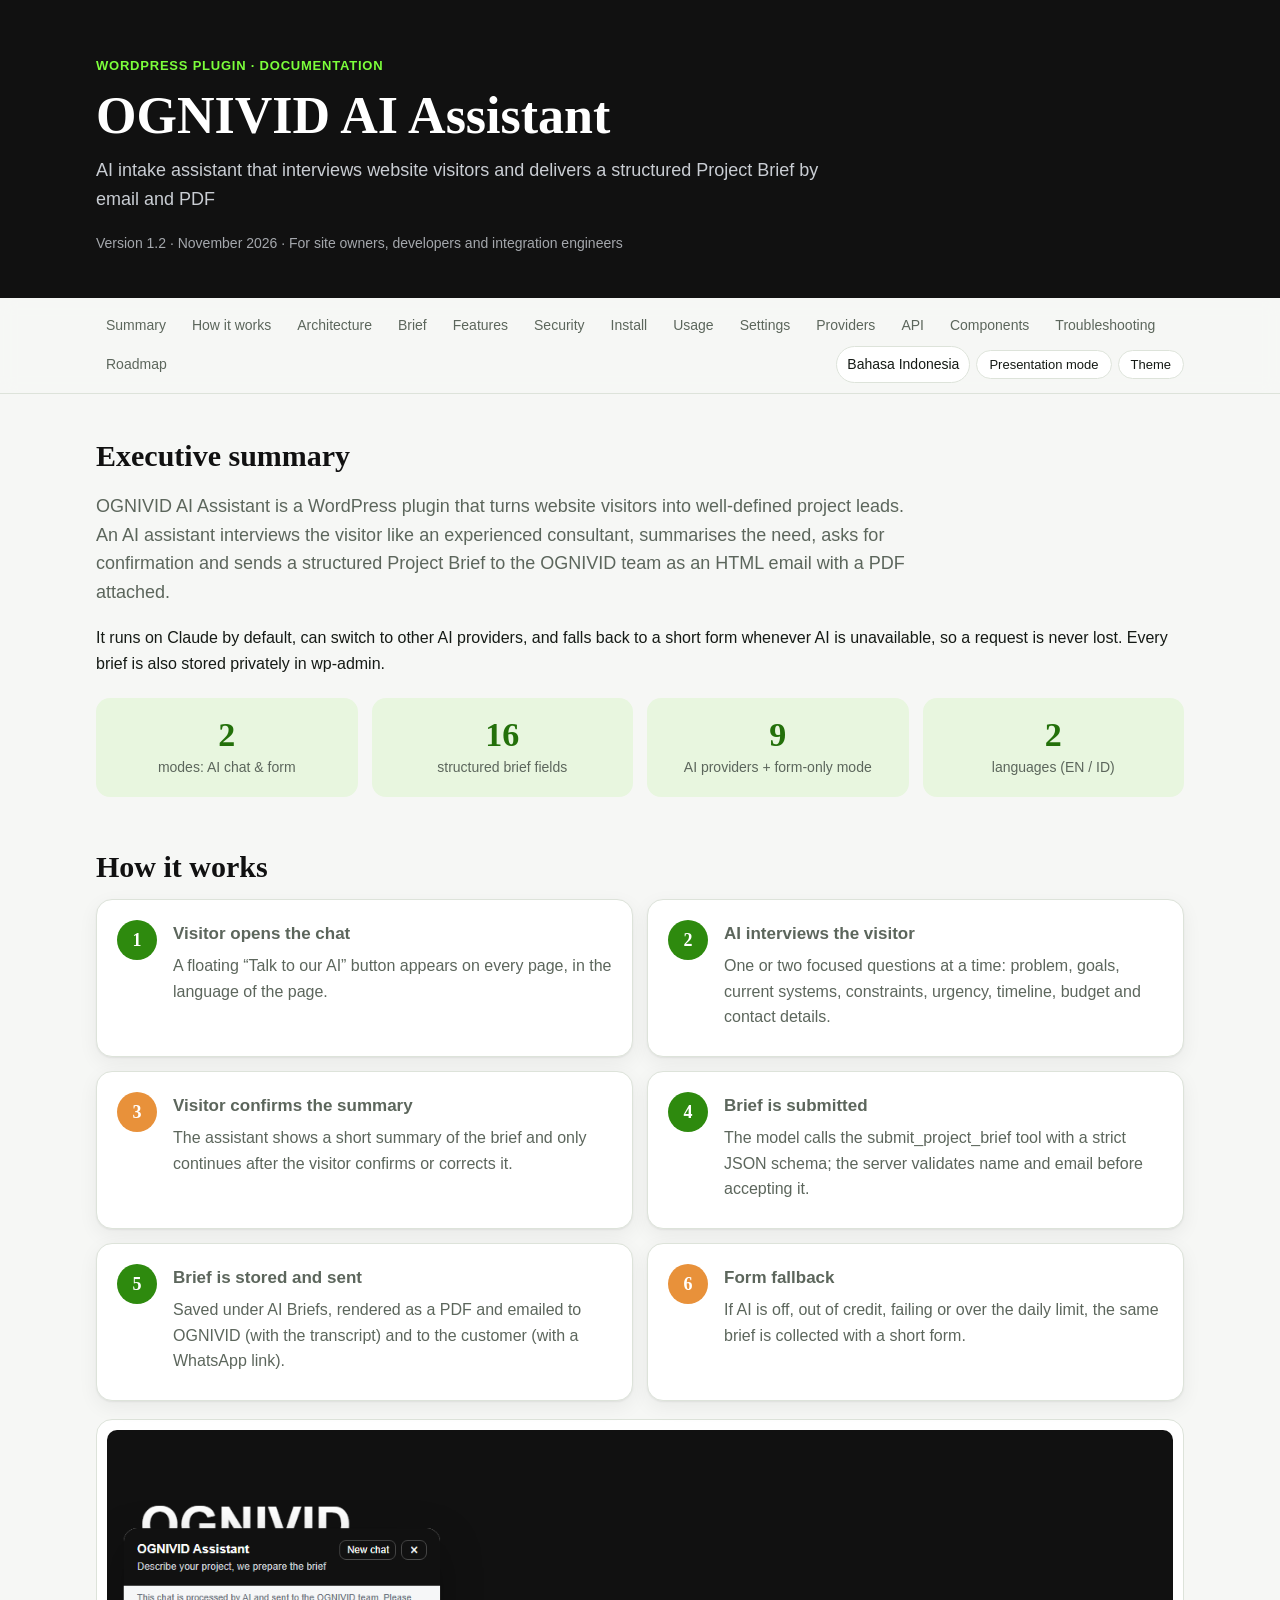
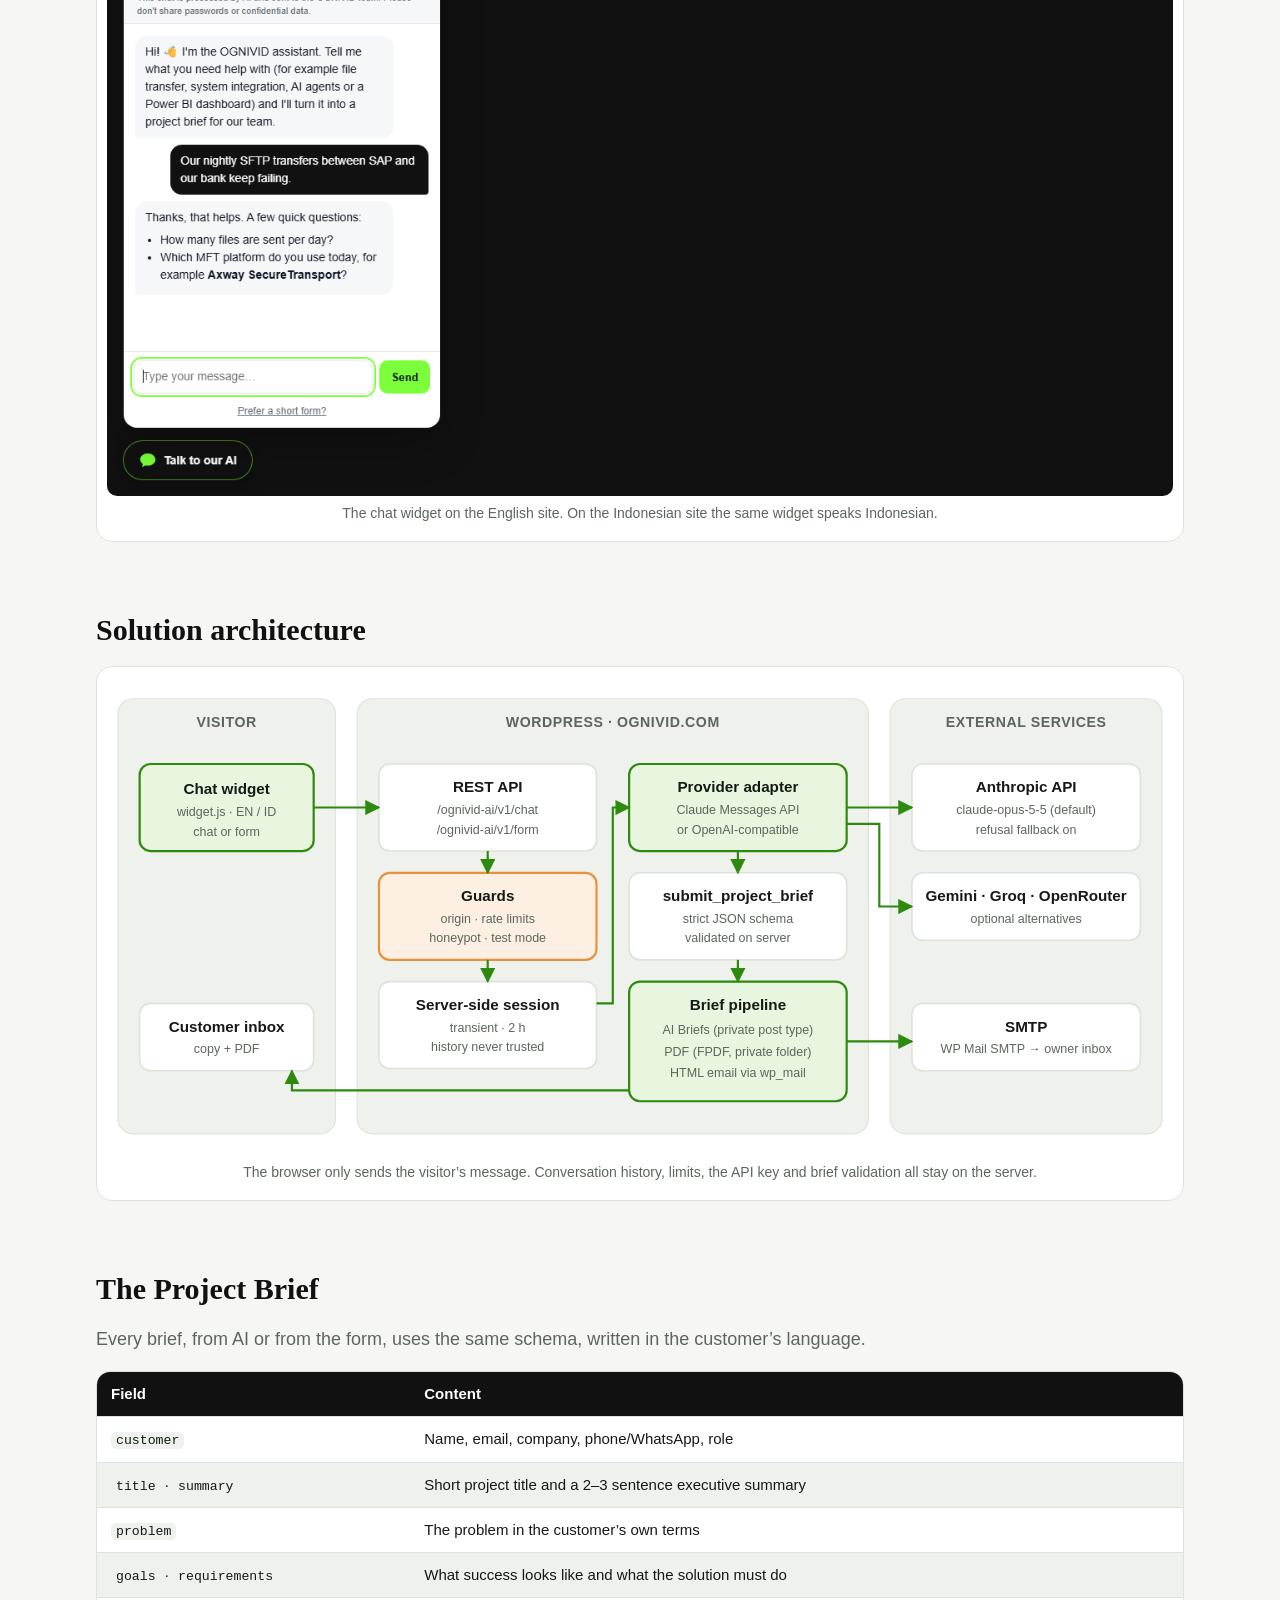
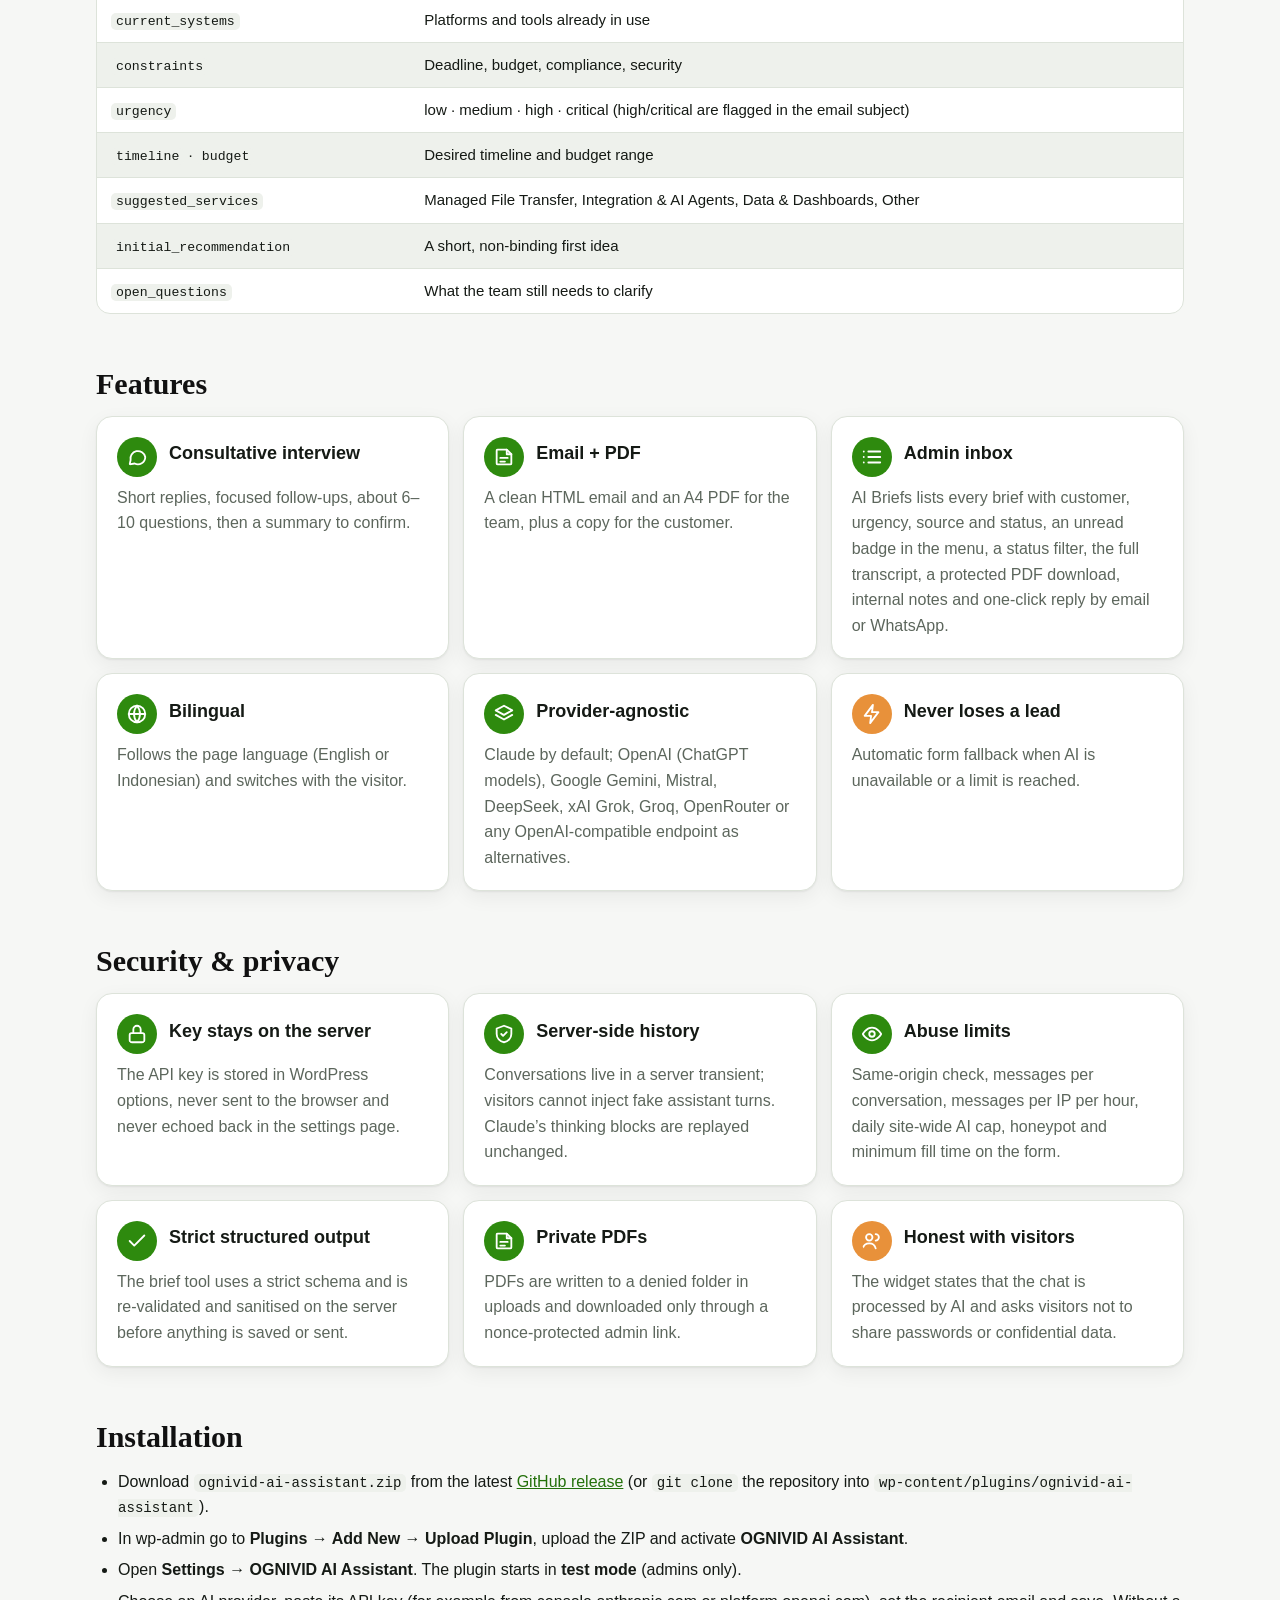
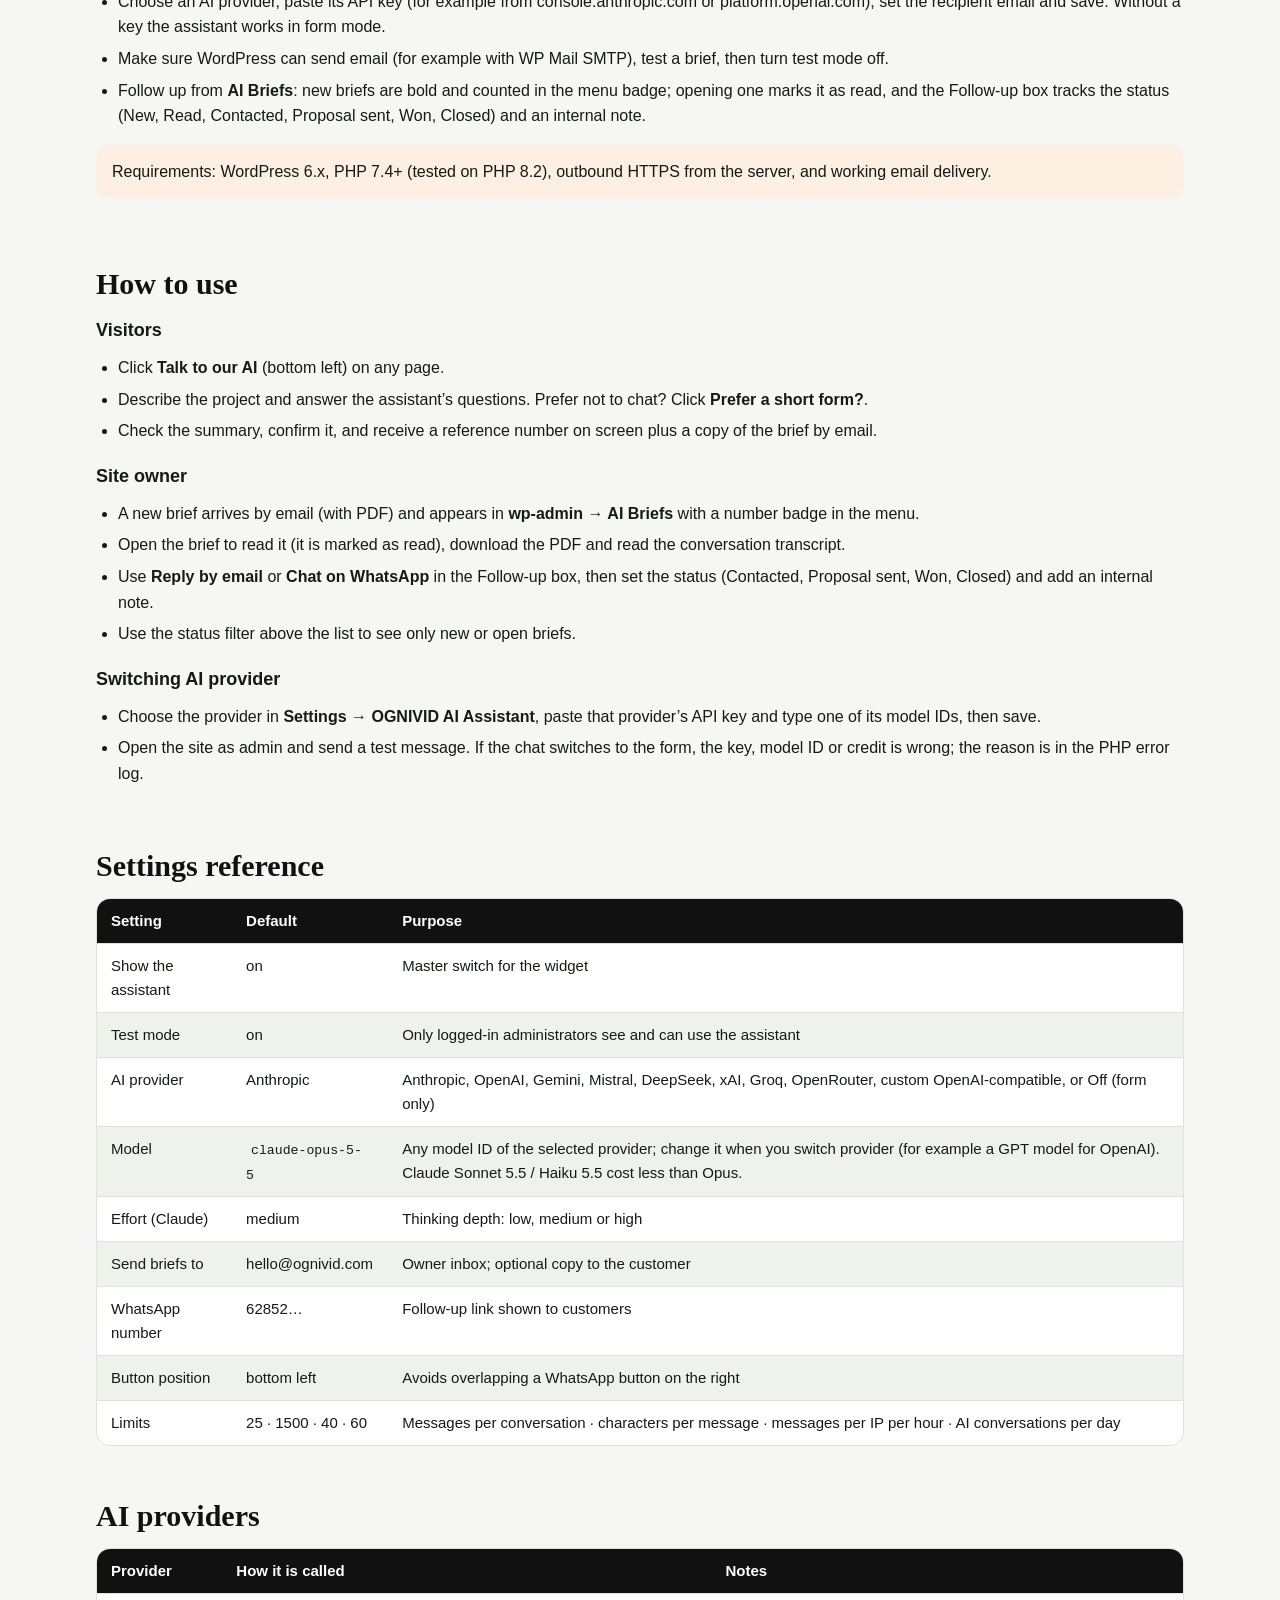
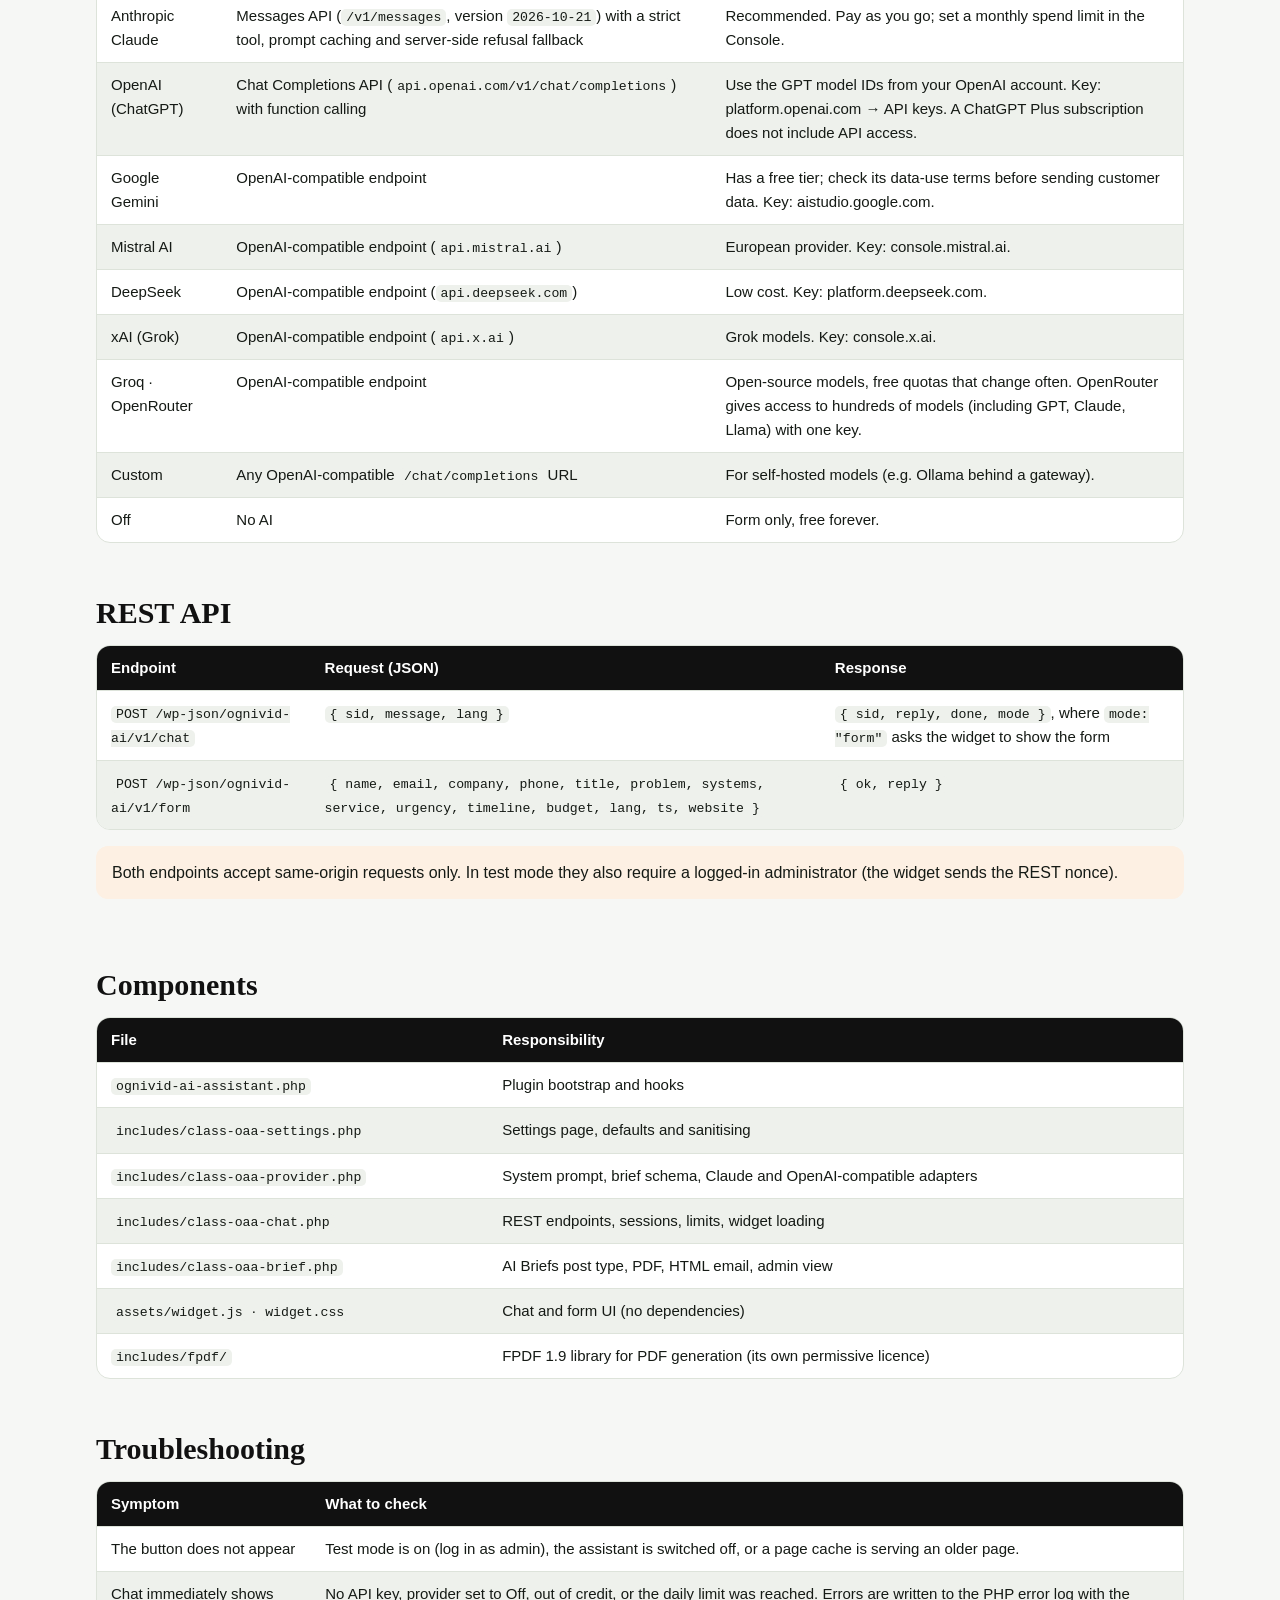
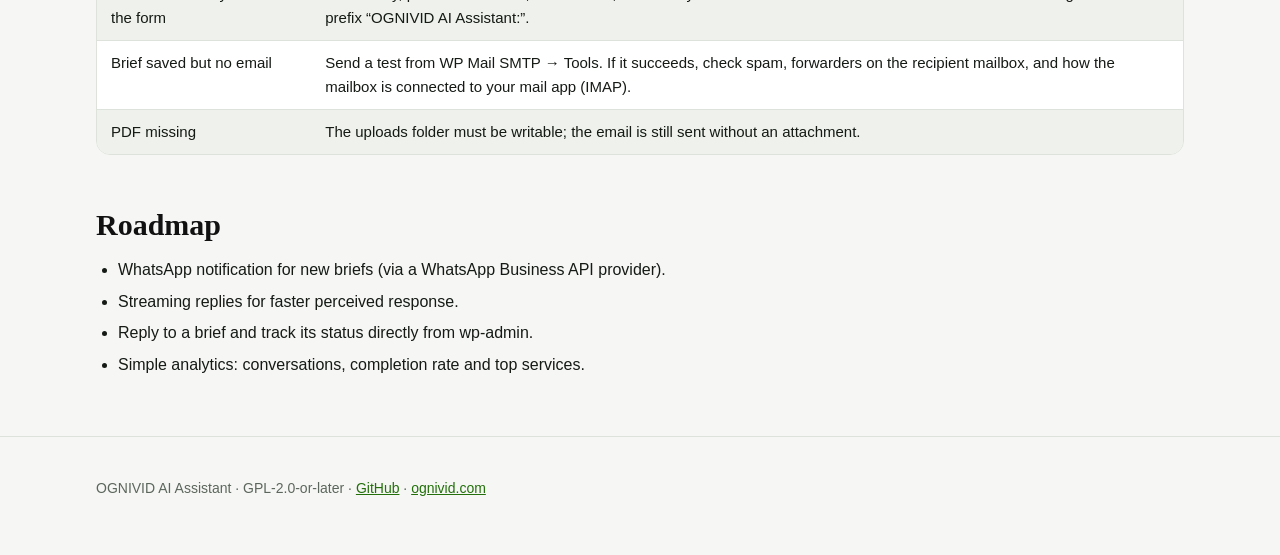
==== commit ead77844: "1.2.0: more AI providers, install and usage guide - New providers: OpenAI (ChatGPT models), Mistral," ====
--- a/docs/OGNIVID-AI-Assistant-Documentation.html
+++ b/docs/OGNIVID-AI-Assistant-Documentation.html
@@ -85,15 +85,15 @@
   <div class="eyebrow">WordPress plugin · Documentation</div>
   <h1>OGNIVID AI Assistant</h1>
   <p>AI intake assistant that interviews website visitors and delivers a structured Project Brief by email and PDF</p>
-  <div class="meta">Version 1.1 · November 2026 · For site owners, developers and integration engineers</div>
+  <div class="meta">Version 1.2 · November 2026 · For site owners, developers and integration engineers</div>
 </div></header>
-<nav class="toc" aria-label="Contents"><div class="wrap"><a href="#summary">Summary</a><a href="#how">How it works</a><a href="#architecture">Architecture</a><a href="#brief">Brief</a><a href="#features">Features</a><a href="#security">Security</a><a href="#install">Install</a><a href="#settings">Settings</a><a href="#providers">Providers</a><a href="#api">API</a><a href="#components">Components</a><a href="#troubleshooting">Troubleshooting</a><a href="#next">Roadmap</a><span class="spacer"></span>
+<nav class="toc" aria-label="Contents"><div class="wrap"><a href="#summary">Summary</a><a href="#how">How it works</a><a href="#architecture">Architecture</a><a href="#brief">Brief</a><a href="#features">Features</a><a href="#security">Security</a><a href="#install">Install</a><a href="#usage">Usage</a><a href="#settings">Settings</a><a href="#providers">Providers</a><a href="#api">API</a><a href="#components">Components</a><a href="#troubleshooting">Troubleshooting</a><a href="#next">Roadmap</a><span class="spacer"></span>
   <a class="tgl" href="id/OGNIVID-AI-Assistant-Dokumentasi.html" hreflang="id">Bahasa Indonesia</a>
   <button class="tgl" id="present" title="One section per screen (F = full screen)">Presentation mode</button>
   <button class="tgl" id="theme">Theme</button>
 </div></nav>
 <main class="wrap">
-<section id="summary"><h2>Executive summary</h2><p class="lead">OGNIVID AI Assistant is a WordPress plugin that turns website visitors into well-defined project leads. An AI assistant interviews the visitor like an experienced consultant, summarises the need, asks for confirmation and sends a structured Project Brief to the OGNIVID team as an HTML email with a PDF attached.</p><p>It runs on Claude by default, can switch to other AI providers, and falls back to a short form whenever AI is unavailable, so a request is never lost. Every brief is also stored privately in wp-admin.</p><div class="stats"><div class="stat"><b>2</b><span>modes: AI chat & form</span></div><div class="stat"><b>16</b><span>structured brief fields</span></div><div class="stat"><b>5</b><span>AI provider options</span></div><div class="stat"><b>2</b><span>languages (EN / ID)</span></div></div></section><section id="how"><h2>How it works</h2><div class="grid g2"><div class="card starter"><div class="snum">1</div><div><p class="q">Visitor opens the chat</p><p>A floating “Talk to our AI” button appears on every page, in the language of the page.</p></div></div><div class="card starter"><div class="snum">2</div><div><p class="q">AI interviews the visitor</p><p>One or two focused questions at a time: problem, goals, current systems, constraints, urgency, timeline, budget and contact details.</p></div></div><div class="card starter"><div class="snum amber">3</div><div><p class="q">Visitor confirms the summary</p><p>The assistant shows a short summary of the brief and only continues after the visitor confirms or corrects it.</p></div></div><div class="card starter"><div class="snum">4</div><div><p class="q">Brief is submitted</p><p>The model calls the submit_project_brief tool with a strict JSON schema; the server validates name and email before accepting it.</p></div></div><div class="card starter"><div class="snum">5</div><div><p class="q">Brief is stored and sent</p><p>Saved under AI Briefs, rendered as a PDF and emailed to OGNIVID (with the transcript) and to the customer (with a WhatsApp link).</p></div></div><div class="card starter"><div class="snum amber">6</div><div><p class="q">Form fallback</p><p>If AI is off, out of credit, failing or over the daily limit, the same brief is collected with a short form.</p></div></div></div><figure style="margin-top:18px"><img src="assets/widget-chat.png" alt="Chat widget on ognivid.com" style="display:block;width:100%;height:auto;min-width:0;border-radius:10px"><figcaption>The chat widget (Indonesian page).</figcaption></figure></section><section id="architecture"><h2>Solution architecture</h2><figure><svg viewBox="0 0 980 440" role="img" aria-label="Solution architecture">
+<section id="summary"><h2>Executive summary</h2><p class="lead">OGNIVID AI Assistant is a WordPress plugin that turns website visitors into well-defined project leads. An AI assistant interviews the visitor like an experienced consultant, summarises the need, asks for confirmation and sends a structured Project Brief to the OGNIVID team as an HTML email with a PDF attached.</p><p>It runs on Claude by default, can switch to other AI providers, and falls back to a short form whenever AI is unavailable, so a request is never lost. Every brief is also stored privately in wp-admin.</p><div class="stats"><div class="stat"><b>2</b><span>modes: AI chat & form</span></div><div class="stat"><b>16</b><span>structured brief fields</span></div><div class="stat"><b>9</b><span>AI providers + form-only mode</span></div><div class="stat"><b>2</b><span>languages (EN / ID)</span></div></div></section><section id="how"><h2>How it works</h2><div class="grid g2"><div class="card starter"><div class="snum">1</div><div><p class="q">Visitor opens the chat</p><p>A floating “Talk to our AI” button appears on every page, in the language of the page.</p></div></div><div class="card starter"><div class="snum">2</div><div><p class="q">AI interviews the visitor</p><p>One or two focused questions at a time: problem, goals, current systems, constraints, urgency, timeline, budget and contact details.</p></div></div><div class="card starter"><div class="snum amber">3</div><div><p class="q">Visitor confirms the summary</p><p>The assistant shows a short summary of the brief and only continues after the visitor confirms or corrects it.</p></div></div><div class="card starter"><div class="snum">4</div><div><p class="q">Brief is submitted</p><p>The model calls the submit_project_brief tool with a strict JSON schema; the server validates name and email before accepting it.</p></div></div><div class="card starter"><div class="snum">5</div><div><p class="q">Brief is stored and sent</p><p>Saved under AI Briefs, rendered as a PDF and emailed to OGNIVID (with the transcript) and to the customer (with a WhatsApp link).</p></div></div><div class="card starter"><div class="snum amber">6</div><div><p class="q">Form fallback</p><p>If AI is off, out of credit, failing or over the daily limit, the same brief is collected with a short form.</p></div></div></div><figure style="margin-top:18px"><img src="assets/widget-chat-en.png" alt="Chat widget on ognivid.com" style="display:block;width:100%;height:auto;min-width:0;border-radius:10px"><figcaption>The chat widget on the English site. On the Indonesian site the same widget speaks Indonesian.</figcaption></figure></section><section id="architecture"><h2>Solution architecture</h2><figure><svg viewBox="0 0 980 440" role="img" aria-label="Solution architecture">
 <defs><marker id="ar" viewBox="0 0 10 10" refX="9" refY="5" markerWidth="7" markerHeight="7" orient="auto-start-reverse"><path d="M0 0 10 5 0 10z" class="mk"/></marker></defs>
 <g class="lane"><rect x="10" y="20" width="200" height="400" rx="14"/><text x="110" y="46" class="lt">Visitor</text></g>
 <g class="lane"><rect x="230" y="20" width="470" height="400" rx="14"/><text x="465" y="46" class="lt">WordPress · ognivid.com</text></g>
@@ -112,7 +112,7 @@
 <g class="ln"><path d="M190 120h60" marker-end="url(#ar)"/><path d="M350 160v20" marker-end="url(#ar)"/><path d="M350 260v20" marker-end="url(#ar)"/>
 <path d="M450 300h15v-180h15" marker-end="url(#ar)"/><path d="M680 120h60" marker-end="url(#ar)"/><path d="M680 135h30v76h30" marker-end="url(#ar)"/>
 <path d="M580 160v20" marker-end="url(#ar)"/><path d="M580 260v20" marker-end="url(#ar)"/><path d="M680 335h60" marker-end="url(#ar)"/><path d="M480 380H170v-18" marker-end="url(#ar)"/></g>
-</svg><figcaption>The browser only sends the visitor’s message. Conversation history, limits, the API key and brief validation all stay on the server.</figcaption></figure></section><section id="brief"><h2>The Project Brief</h2><p class="lead">Every brief, from AI or from the form, uses the same schema, written in the customer’s language.</p><div class="tbl"><table><thead><tr><th>Field</th><th>Content</th></tr></thead><tbody><tr><td><code>customer</code></td><td>Name, email, company, phone/WhatsApp, role</td></tr><tr><td><code>title</code> · <code>summary</code></td><td>Short project title and a 2–3 sentence executive summary</td></tr><tr><td><code>problem</code></td><td>The problem in the customer’s own terms</td></tr><tr><td><code>goals</code> · <code>requirements</code></td><td>What success looks like and what the solution must do</td></tr><tr><td><code>current_systems</code></td><td>Platforms and tools already in use</td></tr><tr><td><code>constraints</code></td><td>Deadline, budget, compliance, security</td></tr><tr><td><code>urgency</code></td><td>low · medium · high · critical (high/critical are flagged in the email subject)</td></tr><tr><td><code>timeline</code> · <code>budget</code></td><td>Desired timeline and budget range</td></tr><tr><td><code>suggested_services</code></td><td>Managed File Transfer, Integration &amp; AI Agents, Data &amp; Dashboards, Other</td></tr><tr><td><code>initial_recommendation</code></td><td>A short, non-binding first idea</td></tr><tr><td><code>open_questions</code></td><td>What the team still needs to clarify</td></tr></tbody></table></div></section><section id="features"><h2>Features</h2><div class="grid g3"><div class="card"><div class="ihead"><svg class="ico" viewBox="0 0 24 24"><path d="M21 12a8 8 0 0 1-11.6 7.1L4 20l1-4.6A8 8 0 1 1 21 12z"/></svg><h3>Consultative interview</h3></div><p>Short replies, focused follow-ups, about 6–10 questions, then a summary to confirm.</p></div><div class="card"><div class="ihead"><svg class="ico" viewBox="0 0 24 24"><path d="M4 4h11l5 5v11H4z"/><path d="M15 4v5h5M8 13h8M8 17h5"/></svg><h3>Email + PDF</h3></div><p>A clean HTML email and an A4 PDF for the team, plus a copy for the customer.</p></div><div class="card"><div class="ihead"><svg class="ico" viewBox="0 0 24 24"><path d="M8 6h13M8 12h13M8 18h13M3 6h.01M3 12h.01M3 18h.01"/></svg><h3>Admin inbox</h3></div><p>AI Briefs lists every brief with customer, urgency, source and status, an unread badge in the menu, a status filter, the full transcript, a protected PDF download, internal notes and one-click reply by email or WhatsApp.</p></div><div class="card"><div class="ihead"><svg class="ico" viewBox="0 0 24 24"><circle cx="12" cy="12" r="9"/><path d="M3 12h18M12 3a14 14 0 0 1 0 18M12 3a14 14 0 0 0 0 18"/></svg><h3>Bilingual</h3></div><p>Follows the page language (English or Indonesian) and switches with the visitor.</p></div><div class="card"><div class="ihead"><svg class="ico" viewBox="0 0 24 24"><path d="m12 3 9 5-9 5-9-5z"/><path d="m3 13 9 5 9-5"/></svg><h3>Provider-agnostic</h3></div><p>Claude by default; Gemini, Groq, OpenRouter or any OpenAI-compatible endpoint as alternatives.</p></div><div class="card amber"><div class="ihead"><svg class="ico" viewBox="0 0 24 24"><path d="M13 2 4 14h7l-1 8 9-12h-7z"/></svg><h3>Never loses a lead</h3></div><p>Automatic form fallback when AI is unavailable or a limit is reached.</p></div></div></section><section id="security"><h2>Security &amp; privacy</h2><div class="grid g3"><div class="card"><div class="ihead"><svg class="ico" viewBox="0 0 24 24"><rect x="4" y="11" width="16" height="10" rx="2"/><path d="M8 11V7a4 4 0 0 1 8 0v4"/></svg><h3>Key stays on the server</h3></div><p>The API key is stored in WordPress options, never sent to the browser and never echoed back in the settings page.</p></div><div class="card"><div class="ihead"><svg class="ico" viewBox="0 0 24 24"><path d="M12 3l8 3v6c0 4.5-3.4 8.3-8 9-4.6-.7-8-4.5-8-9V6z"/><path d="M9 12l2 2 4-4"/></svg><h3>Server-side history</h3></div><p>Conversations live in a server transient; visitors cannot inject fake assistant turns. Claude’s thinking blocks are replayed unchanged.</p></div><div class="card"><div class="ihead"><svg class="ico" viewBox="0 0 24 24"><path d="M2 12s3.6-7 10-7 10 7 10 7-3.6 7-10 7S2 12 2 12z"/><circle cx="12" cy="12" r="3"/></svg><h3>Abuse limits</h3></div><p>Same-origin check, messages per conversation, messages per IP per hour, daily site-wide AI cap, honeypot and minimum fill time on the form.</p></div><div class="card"><div class="ihead"><svg class="ico" viewBox="0 0 24 24"><path d="M20 6 9 17l-5-5"/></svg><h3>Strict structured output</h3></div><p>The brief tool uses a strict schema and is re-validated and sanitised on the server before anything is saved or sent.</p></div><div class="card"><div class="ihead"><svg class="ico" viewBox="0 0 24 24"><path d="M4 4h11l5 5v11H4z"/><path d="M15 4v5h5M8 13h8M8 17h5"/></svg><h3>Private PDFs</h3></div><p>PDFs are written to a denied folder in uploads and downloaded only through a nonce-protected admin link.</p></div><div class="card amber"><div class="ihead"><svg class="ico" viewBox="0 0 24 24"><circle cx="9" cy="8" r="3.5"/><path d="M2 20c.8-3.5 3.6-5.5 7-5.5s6.2 2 7 5.5"/><path d="M16 4.5a3.5 3.5 0 0 1 0 7"/></svg><h3>Honest with visitors</h3></div><p>The widget states that the chat is processed by AI and asks visitors not to share passwords or confidential data.</p></div></div></section><section id="install"><h2>Installation</h2><ul class="clean"><li>Download this repository as a ZIP (or <code>git clone</code> it into <code>wp-content/plugins/ognivid-ai-assistant</code>).</li><li>In wp-admin go to <strong>Plugins → Add New → Upload Plugin</strong>, upload the ZIP and activate <strong>OGNIVID AI Assistant</strong>.</li><li>Open <strong>Settings → OGNIVID AI Assistant</strong>. The plugin starts in <strong>test mode</strong> (admins only).</li><li>Paste an Anthropic API key (console.anthropic.com → API Keys), set the recipient email and save. Without a key the assistant works in form mode.</li><li>Make sure WordPress can send email (for example with WP Mail SMTP), test a brief, then turn test mode off.</li><li>Follow up from <strong>AI Briefs</strong>: new briefs are bold and counted in the menu badge; opening one marks it as read, and the Follow-up box tracks the status (New, Read, Contacted, Proposal sent, Won, Closed) and an internal note.</li></ul><p class="note">Requirements: WordPress 6.x, PHP 7.4+ (tested on PHP 8.2), outbound HTTPS from the server, and working email delivery.</p></section><section id="settings"><h2>Settings reference</h2><div class="tbl"><table><thead><tr><th>Setting</th><th>Default</th><th>Purpose</th></tr></thead><tbody><tr><td>Show the assistant</td><td>on</td><td>Master switch for the widget</td></tr><tr><td>Test mode</td><td>on</td><td>Only logged-in administrators see and can use the assistant</td></tr><tr><td>AI provider</td><td>Anthropic</td><td>Anthropic, Gemini, Groq, OpenRouter, custom OpenAI-compatible, or Off (form only)</td></tr><tr><td>Model</td><td><code>claude-opus-5-5</code></td><td>Any model ID of the selected provider; Claude Sonnet 5.5 / Haiku 5.5 cost less</td></tr><tr><td>Effort (Claude)</td><td>medium</td><td>Thinking depth: low, medium or high</td></tr><tr><td>Send briefs to</td><td>hello@ognivid.com</td><td>Owner inbox; optional copy to the customer</td></tr><tr><td>WhatsApp number</td><td>62852…</td><td>Follow-up link shown to customers</td></tr><tr><td>Button position</td><td>bottom left</td><td>Avoids overlapping a WhatsApp button on the right</td></tr><tr><td>Limits</td><td>25 · 1500 · 40 · 60</td><td>Messages per conversation · characters per message · messages per IP per hour · AI conversations per day</td></tr></tbody></table></div></section><section id="providers"><h2>AI providers</h2><div class="tbl"><table><thead><tr><th>Provider</th><th>How it is called</th><th>Notes</th></tr></thead><tbody><tr><td>Anthropic Claude</td><td>Messages API (<code>/v1/messages</code>, version <code>2026-10-21</code>) with a strict tool, prompt caching and server-side refusal fallback</td><td>Recommended. Pay as you go; set a monthly spend limit in the Console.</td></tr><tr><td>Google Gemini</td><td>OpenAI-compatible endpoint</td><td>Has a free tier; check its data-use terms before sending customer data.</td></tr><tr><td>Groq · OpenRouter</td><td>OpenAI-compatible endpoint</td><td>Open-source models, free quotas that change often.</td></tr><tr><td>Custom</td><td>Any OpenAI-compatible <code>/chat/completions</code> URL</td><td>For self-hosted models (e.g. Ollama behind a gateway).</td></tr><tr><td>Off</td><td>No AI</td><td>Form only, free forever.</td></tr></tbody></table></div></section><section id="api"><h2>REST API</h2><div class="tbl"><table><thead><tr><th>Endpoint</th><th>Request (JSON)</th><th>Response</th></tr></thead><tbody><tr><td><code>POST /wp-json/ognivid-ai/v1/chat</code></td><td><code>{ sid, message, lang }</code></td><td><code>{ sid, reply, done, mode }</code>, where <code>mode: "form"</code> asks the widget to show the form</td></tr><tr><td><code>POST /wp-json/ognivid-ai/v1/form</code></td><td><code>{ name, email, company, phone, title, problem, systems, service, urgency, timeline, budget, lang, ts, website }</code></td><td><code>{ ok, reply }</code></td></tr></tbody></table></div><p class="note">Both endpoints accept same-origin requests only. In test mode they also require a logged-in administrator (the widget sends the REST nonce).</p></section><section id="components"><h2>Components</h2><div class="tbl"><table><thead><tr><th>File</th><th>Responsibility</th></tr></thead><tbody><tr><td><code>ognivid-ai-assistant.php</code></td><td>Plugin bootstrap and hooks</td></tr><tr><td><code>includes/class-oaa-settings.php</code></td><td>Settings page, defaults and sanitising</td></tr><tr><td><code>includes/class-oaa-provider.php</code></td><td>System prompt, brief schema, Claude and OpenAI-compatible adapters</td></tr><tr><td><code>includes/class-oaa-chat.php</code></td><td>REST endpoints, sessions, limits, widget loading</td></tr><tr><td><code>includes/class-oaa-brief.php</code></td><td>AI Briefs post type, PDF, HTML email, admin view</td></tr><tr><td><code>assets/widget.js</code> · <code>widget.css</code></td><td>Chat and form UI (no dependencies)</td></tr><tr><td><code>includes/fpdf/</code></td><td>FPDF 1.9 library for PDF generation (its own permissive licence)</td></tr></tbody></table></div></section><section id="troubleshooting"><h2>Troubleshooting</h2><div class="tbl"><table><thead><tr><th>Symptom</th><th>What to check</th></tr></thead><tbody><tr><td>The button does not appear</td><td>Test mode is on (log in as admin), the assistant is switched off, or a page cache is serving an older page.</td></tr><tr><td>Chat immediately shows the form</td><td>No API key, provider set to Off, out of credit, or the daily limit was reached. Errors are written to the PHP error log with the prefix “OGNIVID AI Assistant:”.</td></tr><tr><td>Brief saved but no email</td><td>Send a test from WP Mail SMTP → Tools. If it succeeds, check spam, forwarders on the recipient mailbox, and how the mailbox is connected to your mail app (IMAP).</td></tr><tr><td>PDF missing</td><td>The uploads folder must be writable; the email is still sent without an attachment.</td></tr></tbody></table></div></section><section id="next"><h2>Roadmap</h2><ul class="clean"><li>WhatsApp notification for new briefs (via a WhatsApp Business API provider).</li><li>Streaming replies for faster perceived response.</li><li>Reply to a brief and track its status directly from wp-admin.</li><li>Simple analytics: conversations, completion rate and top services.</li></ul></section>
+</svg><figcaption>The browser only sends the visitor’s message. Conversation history, limits, the API key and brief validation all stay on the server.</figcaption></figure></section><section id="brief"><h2>The Project Brief</h2><p class="lead">Every brief, from AI or from the form, uses the same schema, written in the customer’s language.</p><div class="tbl"><table><thead><tr><th>Field</th><th>Content</th></tr></thead><tbody><tr><td><code>customer</code></td><td>Name, email, company, phone/WhatsApp, role</td></tr><tr><td><code>title</code> · <code>summary</code></td><td>Short project title and a 2–3 sentence executive summary</td></tr><tr><td><code>problem</code></td><td>The problem in the customer’s own terms</td></tr><tr><td><code>goals</code> · <code>requirements</code></td><td>What success looks like and what the solution must do</td></tr><tr><td><code>current_systems</code></td><td>Platforms and tools already in use</td></tr><tr><td><code>constraints</code></td><td>Deadline, budget, compliance, security</td></tr><tr><td><code>urgency</code></td><td>low · medium · high · critical (high/critical are flagged in the email subject)</td></tr><tr><td><code>timeline</code> · <code>budget</code></td><td>Desired timeline and budget range</td></tr><tr><td><code>suggested_services</code></td><td>Managed File Transfer, Integration &amp; AI Agents, Data &amp; Dashboards, Other</td></tr><tr><td><code>initial_recommendation</code></td><td>A short, non-binding first idea</td></tr><tr><td><code>open_questions</code></td><td>What the team still needs to clarify</td></tr></tbody></table></div></section><section id="features"><h2>Features</h2><div class="grid g3"><div class="card"><div class="ihead"><svg class="ico" viewBox="0 0 24 24"><path d="M21 12a8 8 0 0 1-11.6 7.1L4 20l1-4.6A8 8 0 1 1 21 12z"/></svg><h3>Consultative interview</h3></div><p>Short replies, focused follow-ups, about 6–10 questions, then a summary to confirm.</p></div><div class="card"><div class="ihead"><svg class="ico" viewBox="0 0 24 24"><path d="M4 4h11l5 5v11H4z"/><path d="M15 4v5h5M8 13h8M8 17h5"/></svg><h3>Email + PDF</h3></div><p>A clean HTML email and an A4 PDF for the team, plus a copy for the customer.</p></div><div class="card"><div class="ihead"><svg class="ico" viewBox="0 0 24 24"><path d="M8 6h13M8 12h13M8 18h13M3 6h.01M3 12h.01M3 18h.01"/></svg><h3>Admin inbox</h3></div><p>AI Briefs lists every brief with customer, urgency, source and status, an unread badge in the menu, a status filter, the full transcript, a protected PDF download, internal notes and one-click reply by email or WhatsApp.</p></div><div class="card"><div class="ihead"><svg class="ico" viewBox="0 0 24 24"><circle cx="12" cy="12" r="9"/><path d="M3 12h18M12 3a14 14 0 0 1 0 18M12 3a14 14 0 0 0 0 18"/></svg><h3>Bilingual</h3></div><p>Follows the page language (English or Indonesian) and switches with the visitor.</p></div><div class="card"><div class="ihead"><svg class="ico" viewBox="0 0 24 24"><path d="m12 3 9 5-9 5-9-5z"/><path d="m3 13 9 5 9-5"/></svg><h3>Provider-agnostic</h3></div><p>Claude by default; OpenAI (ChatGPT models), Google Gemini, Mistral, DeepSeek, xAI Grok, Groq, OpenRouter or any OpenAI-compatible endpoint as alternatives.</p></div><div class="card amber"><div class="ihead"><svg class="ico" viewBox="0 0 24 24"><path d="M13 2 4 14h7l-1 8 9-12h-7z"/></svg><h3>Never loses a lead</h3></div><p>Automatic form fallback when AI is unavailable or a limit is reached.</p></div></div></section><section id="security"><h2>Security &amp; privacy</h2><div class="grid g3"><div class="card"><div class="ihead"><svg class="ico" viewBox="0 0 24 24"><rect x="4" y="11" width="16" height="10" rx="2"/><path d="M8 11V7a4 4 0 0 1 8 0v4"/></svg><h3>Key stays on the server</h3></div><p>The API key is stored in WordPress options, never sent to the browser and never echoed back in the settings page.</p></div><div class="card"><div class="ihead"><svg class="ico" viewBox="0 0 24 24"><path d="M12 3l8 3v6c0 4.5-3.4 8.3-8 9-4.6-.7-8-4.5-8-9V6z"/><path d="M9 12l2 2 4-4"/></svg><h3>Server-side history</h3></div><p>Conversations live in a server transient; visitors cannot inject fake assistant turns. Claude’s thinking blocks are replayed unchanged.</p></div><div class="card"><div class="ihead"><svg class="ico" viewBox="0 0 24 24"><path d="M2 12s3.6-7 10-7 10 7 10 7-3.6 7-10 7S2 12 2 12z"/><circle cx="12" cy="12" r="3"/></svg><h3>Abuse limits</h3></div><p>Same-origin check, messages per conversation, messages per IP per hour, daily site-wide AI cap, honeypot and minimum fill time on the form.</p></div><div class="card"><div class="ihead"><svg class="ico" viewBox="0 0 24 24"><path d="M20 6 9 17l-5-5"/></svg><h3>Strict structured output</h3></div><p>The brief tool uses a strict schema and is re-validated and sanitised on the server before anything is saved or sent.</p></div><div class="card"><div class="ihead"><svg class="ico" viewBox="0 0 24 24"><path d="M4 4h11l5 5v11H4z"/><path d="M15 4v5h5M8 13h8M8 17h5"/></svg><h3>Private PDFs</h3></div><p>PDFs are written to a denied folder in uploads and downloaded only through a nonce-protected admin link.</p></div><div class="card amber"><div class="ihead"><svg class="ico" viewBox="0 0 24 24"><circle cx="9" cy="8" r="3.5"/><path d="M2 20c.8-3.5 3.6-5.5 7-5.5s6.2 2 7 5.5"/><path d="M16 4.5a3.5 3.5 0 0 1 0 7"/></svg><h3>Honest with visitors</h3></div><p>The widget states that the chat is processed by AI and asks visitors not to share passwords or confidential data.</p></div></div></section><section id="install"><h2>Installation</h2><ul class="clean"><li>Download <code>ognivid-ai-assistant.zip</code> from the latest <a href="https://github.com/diimasogan/ognivid-ai-assistant/releases/latest">GitHub release</a> (or <code>git clone</code> the repository into <code>wp-content/plugins/ognivid-ai-assistant</code>).</li><li>In wp-admin go to <strong>Plugins → Add New → Upload Plugin</strong>, upload the ZIP and activate <strong>OGNIVID AI Assistant</strong>.</li><li>Open <strong>Settings → OGNIVID AI Assistant</strong>. The plugin starts in <strong>test mode</strong> (admins only).</li><li>Choose an AI provider, paste its API key (for example from console.anthropic.com or platform.openai.com), set the recipient email and save. Without a key the assistant works in form mode.</li><li>Make sure WordPress can send email (for example with WP Mail SMTP), test a brief, then turn test mode off.</li><li>Follow up from <strong>AI Briefs</strong>: new briefs are bold and counted in the menu badge; opening one marks it as read, and the Follow-up box tracks the status (New, Read, Contacted, Proposal sent, Won, Closed) and an internal note.</li></ul><p class="note">Requirements: WordPress 6.x, PHP 7.4+ (tested on PHP 8.2), outbound HTTPS from the server, and working email delivery.</p></section><section id="usage"><h2>How to use</h2><h3>Visitors</h3><ul class="clean"><li>Click <strong>Talk to our AI</strong> (bottom left) on any page.</li><li>Describe the project and answer the assistant’s questions. Prefer not to chat? Click <strong>Prefer a short form?</strong>.</li><li>Check the summary, confirm it, and receive a reference number on screen plus a copy of the brief by email.</li></ul><h3 style="margin-top:18px">Site owner</h3><ul class="clean"><li>A new brief arrives by email (with PDF) and appears in <strong>wp-admin → AI Briefs</strong> with a number badge in the menu.</li><li>Open the brief to read it (it is marked as read), download the PDF and read the conversation transcript.</li><li>Use <strong>Reply by email</strong> or <strong>Chat on WhatsApp</strong> in the Follow-up box, then set the status (Contacted, Proposal sent, Won, Closed) and add an internal note.</li><li>Use the status filter above the list to see only new or open briefs.</li></ul><h3 style="margin-top:18px">Switching AI provider</h3><ul class="clean"><li>Choose the provider in <strong>Settings → OGNIVID AI Assistant</strong>, paste that provider’s API key and type one of its model IDs, then save.</li><li>Open the site as admin and send a test message. If the chat switches to the form, the key, model ID or credit is wrong; the reason is in the PHP error log.</li></ul></section><section id="settings"><h2>Settings reference</h2><div class="tbl"><table><thead><tr><th>Setting</th><th>Default</th><th>Purpose</th></tr></thead><tbody><tr><td>Show the assistant</td><td>on</td><td>Master switch for the widget</td></tr><tr><td>Test mode</td><td>on</td><td>Only logged-in administrators see and can use the assistant</td></tr><tr><td>AI provider</td><td>Anthropic</td><td>Anthropic, OpenAI, Gemini, Mistral, DeepSeek, xAI, Groq, OpenRouter, custom OpenAI-compatible, or Off (form only)</td></tr><tr><td>Model</td><td><code>claude-opus-5-5</code></td><td>Any model ID of the selected provider; change it when you switch provider (for example a GPT model for OpenAI). Claude Sonnet 5.5 / Haiku 5.5 cost less than Opus.</td></tr><tr><td>Effort (Claude)</td><td>medium</td><td>Thinking depth: low, medium or high</td></tr><tr><td>Send briefs to</td><td>hello@ognivid.com</td><td>Owner inbox; optional copy to the customer</td></tr><tr><td>WhatsApp number</td><td>62852…</td><td>Follow-up link shown to customers</td></tr><tr><td>Button position</td><td>bottom left</td><td>Avoids overlapping a WhatsApp button on the right</td></tr><tr><td>Limits</td><td>25 · 1500 · 40 · 60</td><td>Messages per conversation · characters per message · messages per IP per hour · AI conversations per day</td></tr></tbody></table></div></section><section id="providers"><h2>AI providers</h2><div class="tbl"><table><thead><tr><th>Provider</th><th>How it is called</th><th>Notes</th></tr></thead><tbody><tr><td>Anthropic Claude</td><td>Messages API (<code>/v1/messages</code>, version <code>2026-10-21</code>) with a strict tool, prompt caching and server-side refusal fallback</td><td>Recommended. Pay as you go; set a monthly spend limit in the Console.</td></tr><tr><td>OpenAI (ChatGPT)</td><td>Chat Completions API (<code>api.openai.com/v1/chat/completions</code>) with function calling</td><td>Use the GPT model IDs from your OpenAI account. Key: platform.openai.com → API keys. A ChatGPT Plus subscription does not include API access.</td></tr><tr><td>Google Gemini</td><td>OpenAI-compatible endpoint</td><td>Has a free tier; check its data-use terms before sending customer data. Key: aistudio.google.com.</td></tr><tr><td>Mistral AI</td><td>OpenAI-compatible endpoint (<code>api.mistral.ai</code>)</td><td>European provider. Key: console.mistral.ai.</td></tr><tr><td>DeepSeek</td><td>OpenAI-compatible endpoint (<code>api.deepseek.com</code>)</td><td>Low cost. Key: platform.deepseek.com.</td></tr><tr><td>xAI (Grok)</td><td>OpenAI-compatible endpoint (<code>api.x.ai</code>)</td><td>Grok models. Key: console.x.ai.</td></tr><tr><td>Groq · OpenRouter</td><td>OpenAI-compatible endpoint</td><td>Open-source models, free quotas that change often. OpenRouter gives access to hundreds of models (including GPT, Claude, Llama) with one key.</td></tr><tr><td>Custom</td><td>Any OpenAI-compatible <code>/chat/completions</code> URL</td><td>For self-hosted models (e.g. Ollama behind a gateway).</td></tr><tr><td>Off</td><td>No AI</td><td>Form only, free forever.</td></tr></tbody></table></div></section><section id="api"><h2>REST API</h2><div class="tbl"><table><thead><tr><th>Endpoint</th><th>Request (JSON)</th><th>Response</th></tr></thead><tbody><tr><td><code>POST /wp-json/ognivid-ai/v1/chat</code></td><td><code>{ sid, message, lang }</code></td><td><code>{ sid, reply, done, mode }</code>, where <code>mode: "form"</code> asks the widget to show the form</td></tr><tr><td><code>POST /wp-json/ognivid-ai/v1/form</code></td><td><code>{ name, email, company, phone, title, problem, systems, service, urgency, timeline, budget, lang, ts, website }</code></td><td><code>{ ok, reply }</code></td></tr></tbody></table></div><p class="note">Both endpoints accept same-origin requests only. In test mode they also require a logged-in administrator (the widget sends the REST nonce).</p></section><section id="components"><h2>Components</h2><div class="tbl"><table><thead><tr><th>File</th><th>Responsibility</th></tr></thead><tbody><tr><td><code>ognivid-ai-assistant.php</code></td><td>Plugin bootstrap and hooks</td></tr><tr><td><code>includes/class-oaa-settings.php</code></td><td>Settings page, defaults and sanitising</td></tr><tr><td><code>includes/class-oaa-provider.php</code></td><td>System prompt, brief schema, Claude and OpenAI-compatible adapters</td></tr><tr><td><code>includes/class-oaa-chat.php</code></td><td>REST endpoints, sessions, limits, widget loading</td></tr><tr><td><code>includes/class-oaa-brief.php</code></td><td>AI Briefs post type, PDF, HTML email, admin view</td></tr><tr><td><code>assets/widget.js</code> · <code>widget.css</code></td><td>Chat and form UI (no dependencies)</td></tr><tr><td><code>includes/fpdf/</code></td><td>FPDF 1.9 library for PDF generation (its own permissive licence)</td></tr></tbody></table></div></section><section id="troubleshooting"><h2>Troubleshooting</h2><div class="tbl"><table><thead><tr><th>Symptom</th><th>What to check</th></tr></thead><tbody><tr><td>The button does not appear</td><td>Test mode is on (log in as admin), the assistant is switched off, or a page cache is serving an older page.</td></tr><tr><td>Chat immediately shows the form</td><td>No API key, provider set to Off, out of credit, or the daily limit was reached. Errors are written to the PHP error log with the prefix “OGNIVID AI Assistant:”.</td></tr><tr><td>Brief saved but no email</td><td>Send a test from WP Mail SMTP → Tools. If it succeeds, check spam, forwarders on the recipient mailbox, and how the mailbox is connected to your mail app (IMAP).</td></tr><tr><td>PDF missing</td><td>The uploads folder must be writable; the email is still sent without an attachment.</td></tr></tbody></table></div></section><section id="next"><h2>Roadmap</h2><ul class="clean"><li>WhatsApp notification for new briefs (via a WhatsApp Business API provider).</li><li>Streaming replies for faster perceived response.</li><li>Reply to a brief and track its status directly from wp-admin.</li><li>Simple analytics: conversations, completion rate and top services.</li></ul></section>
 </main>
 <footer><div class="wrap">OGNIVID AI Assistant · GPL-2.0-or-later · <a href="https://github.com/diimasogan/ognivid-ai-assistant">GitHub</a> · <a href="https://ognivid.com/">ognivid.com</a></div></footer>
 <script>
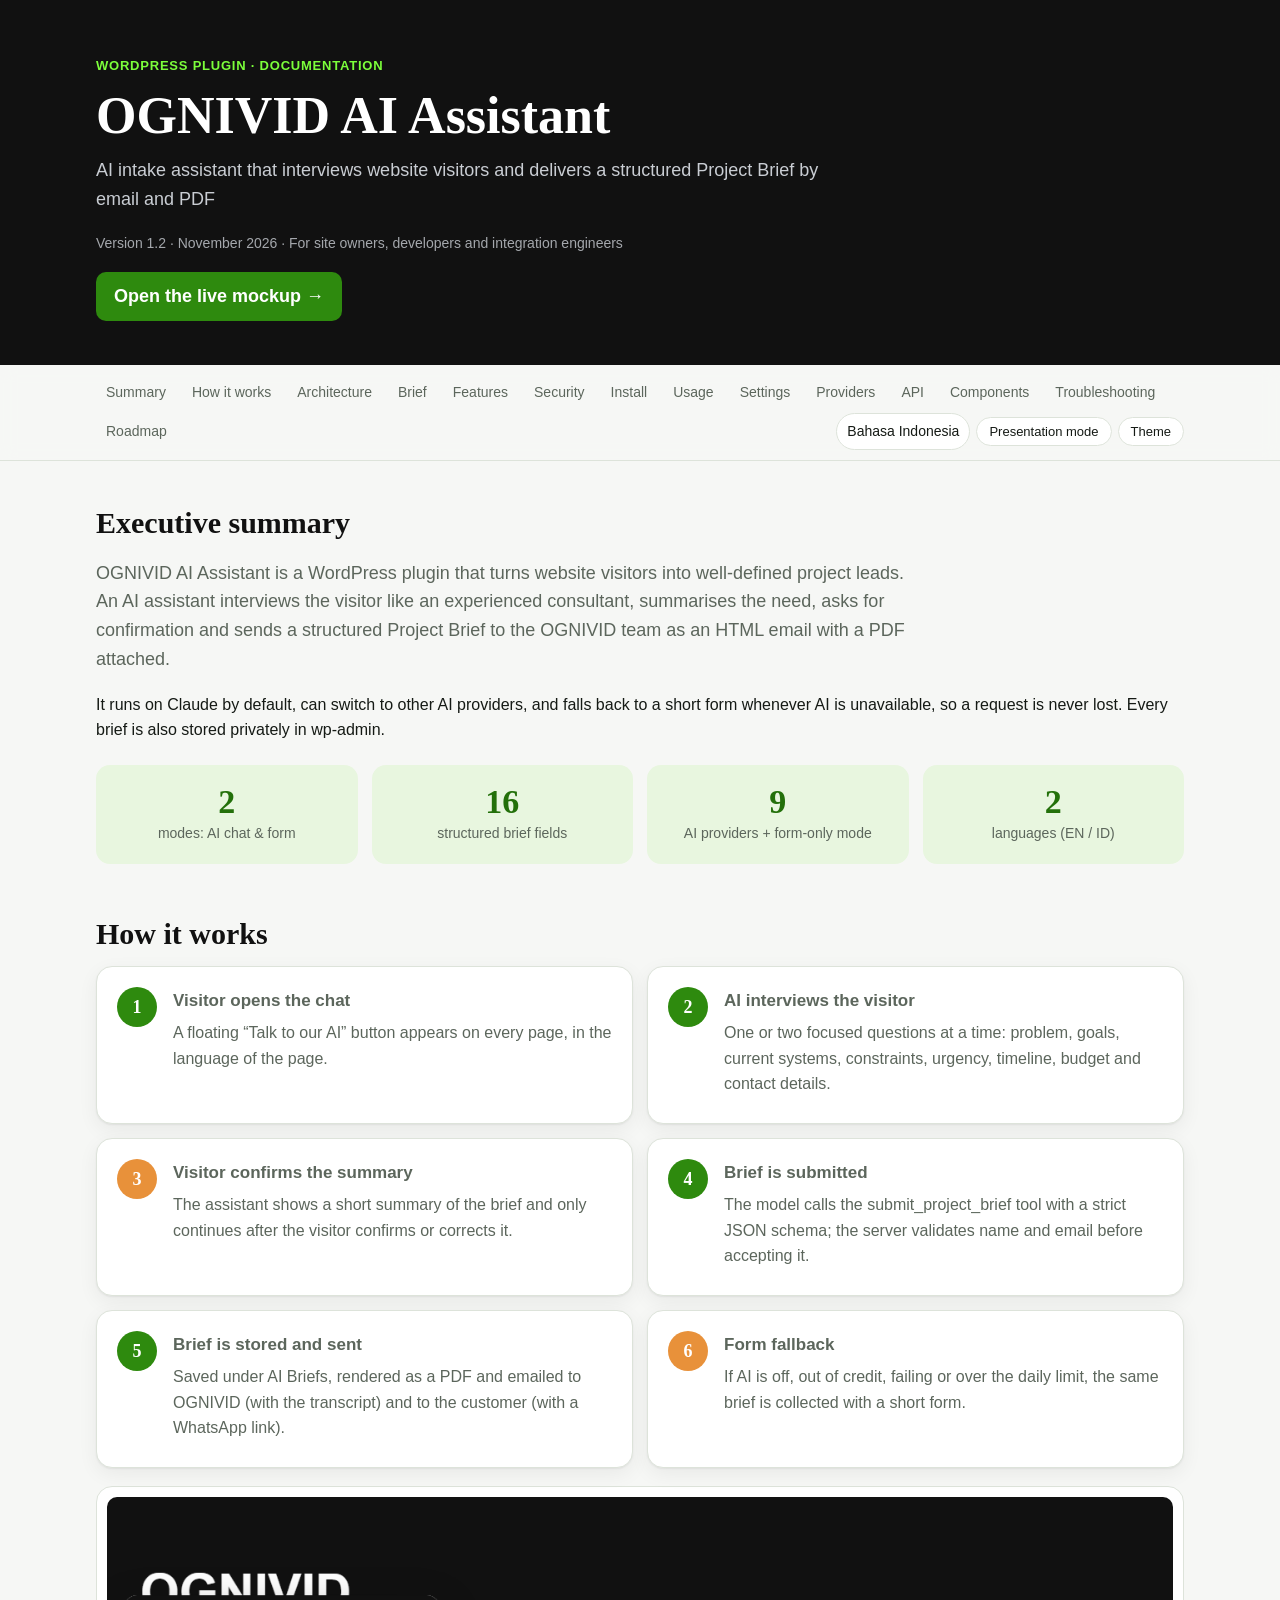
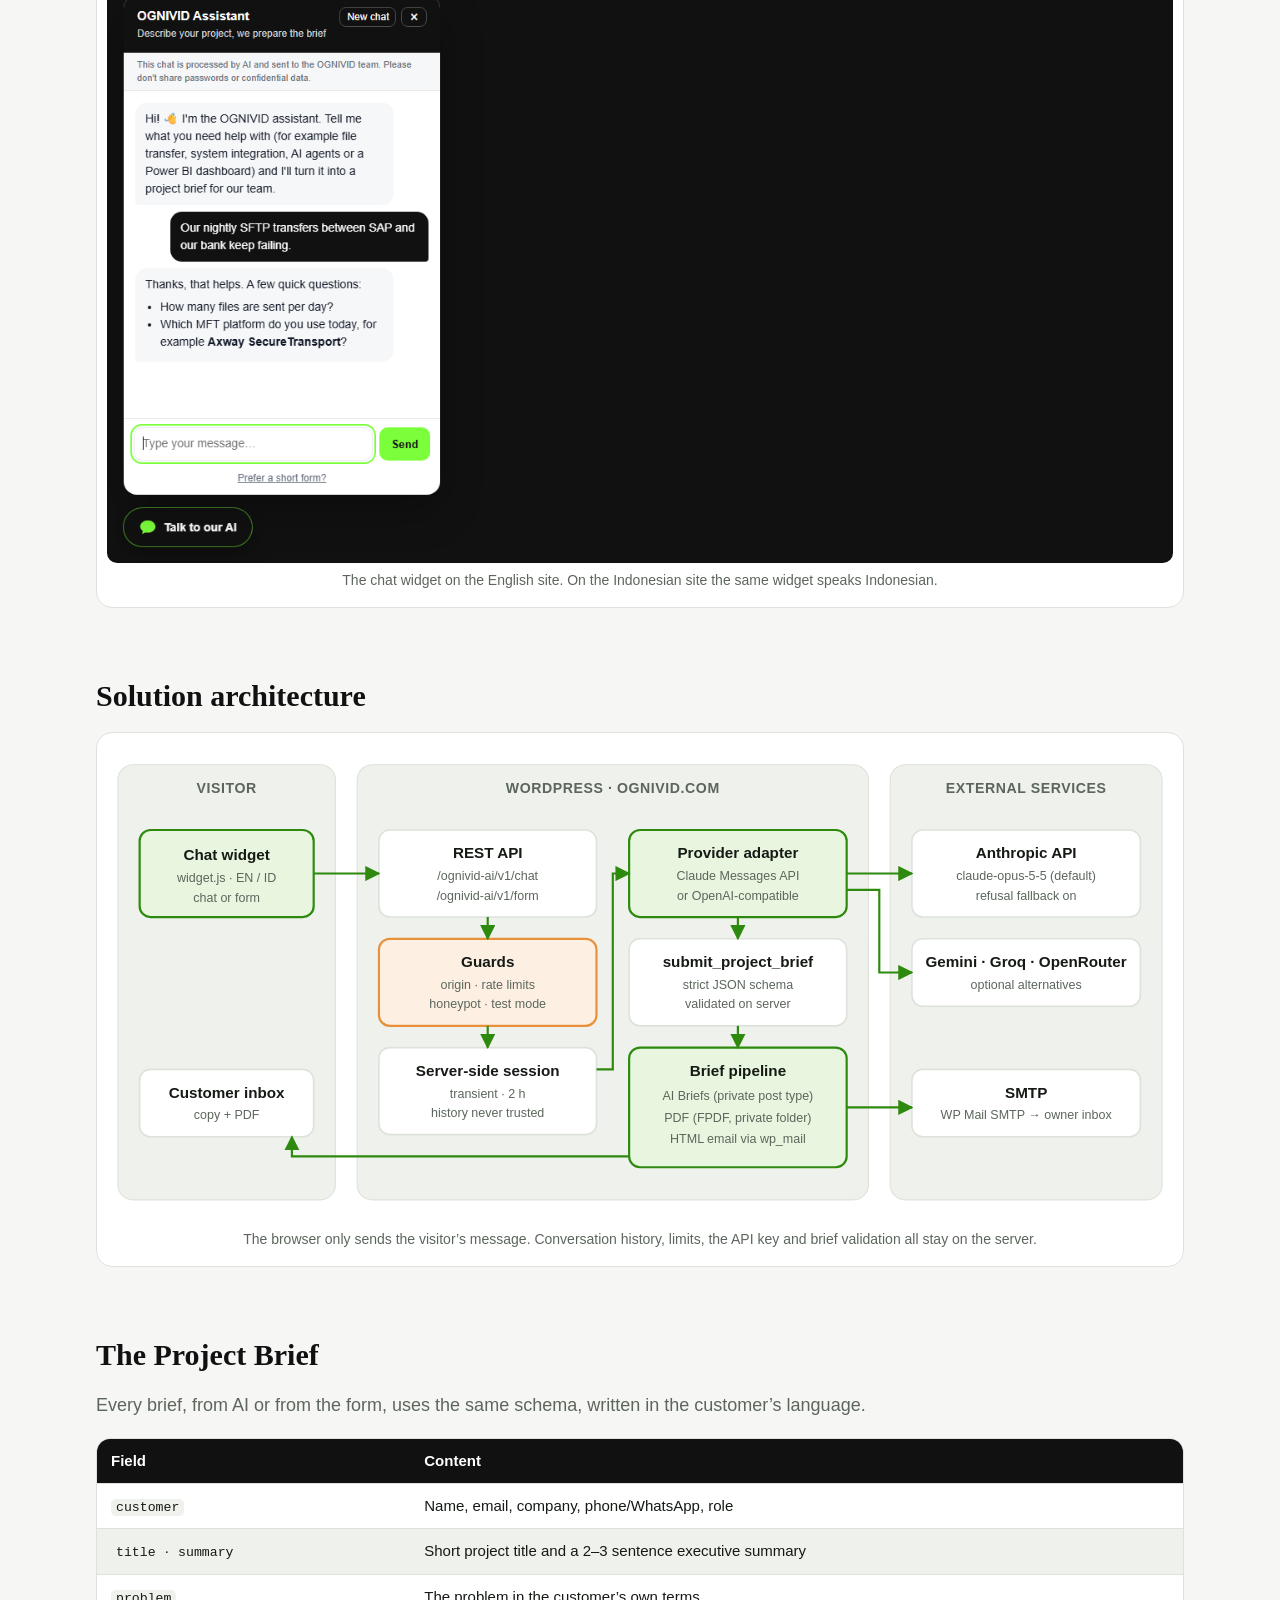
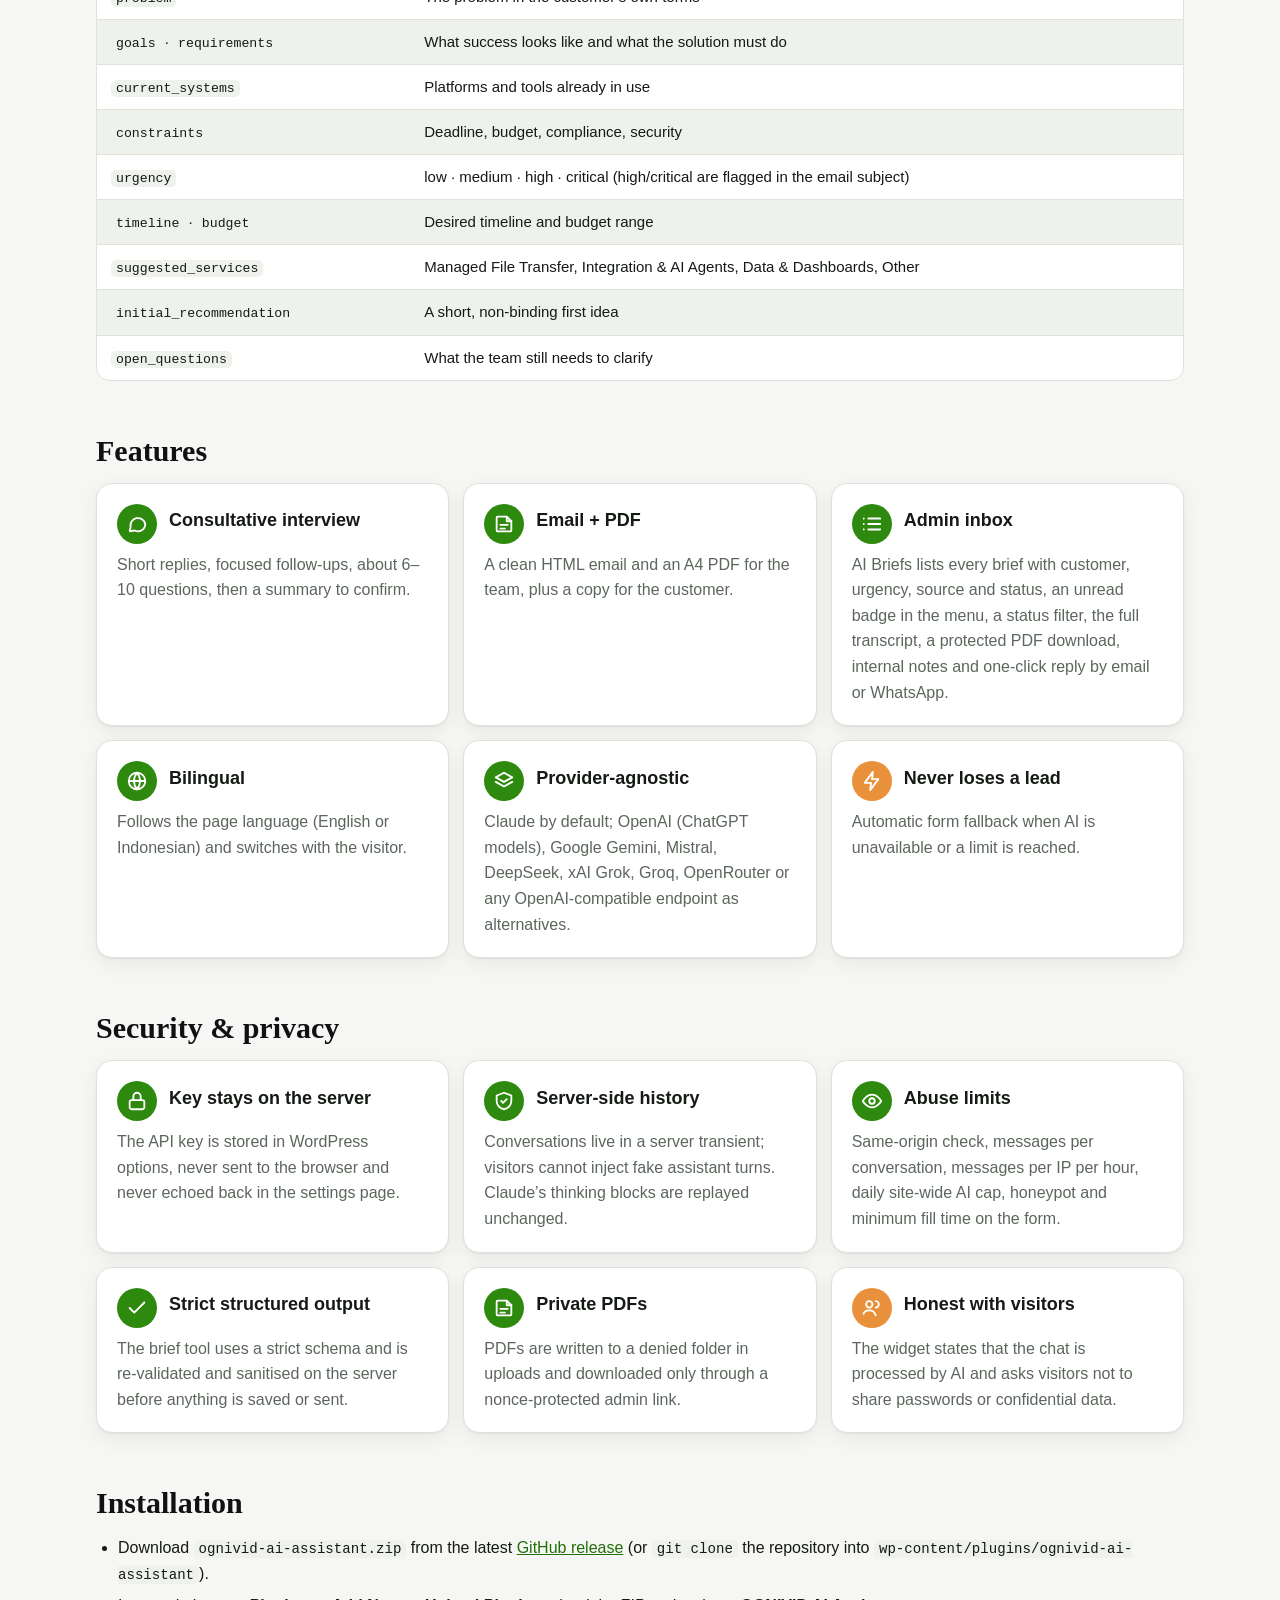
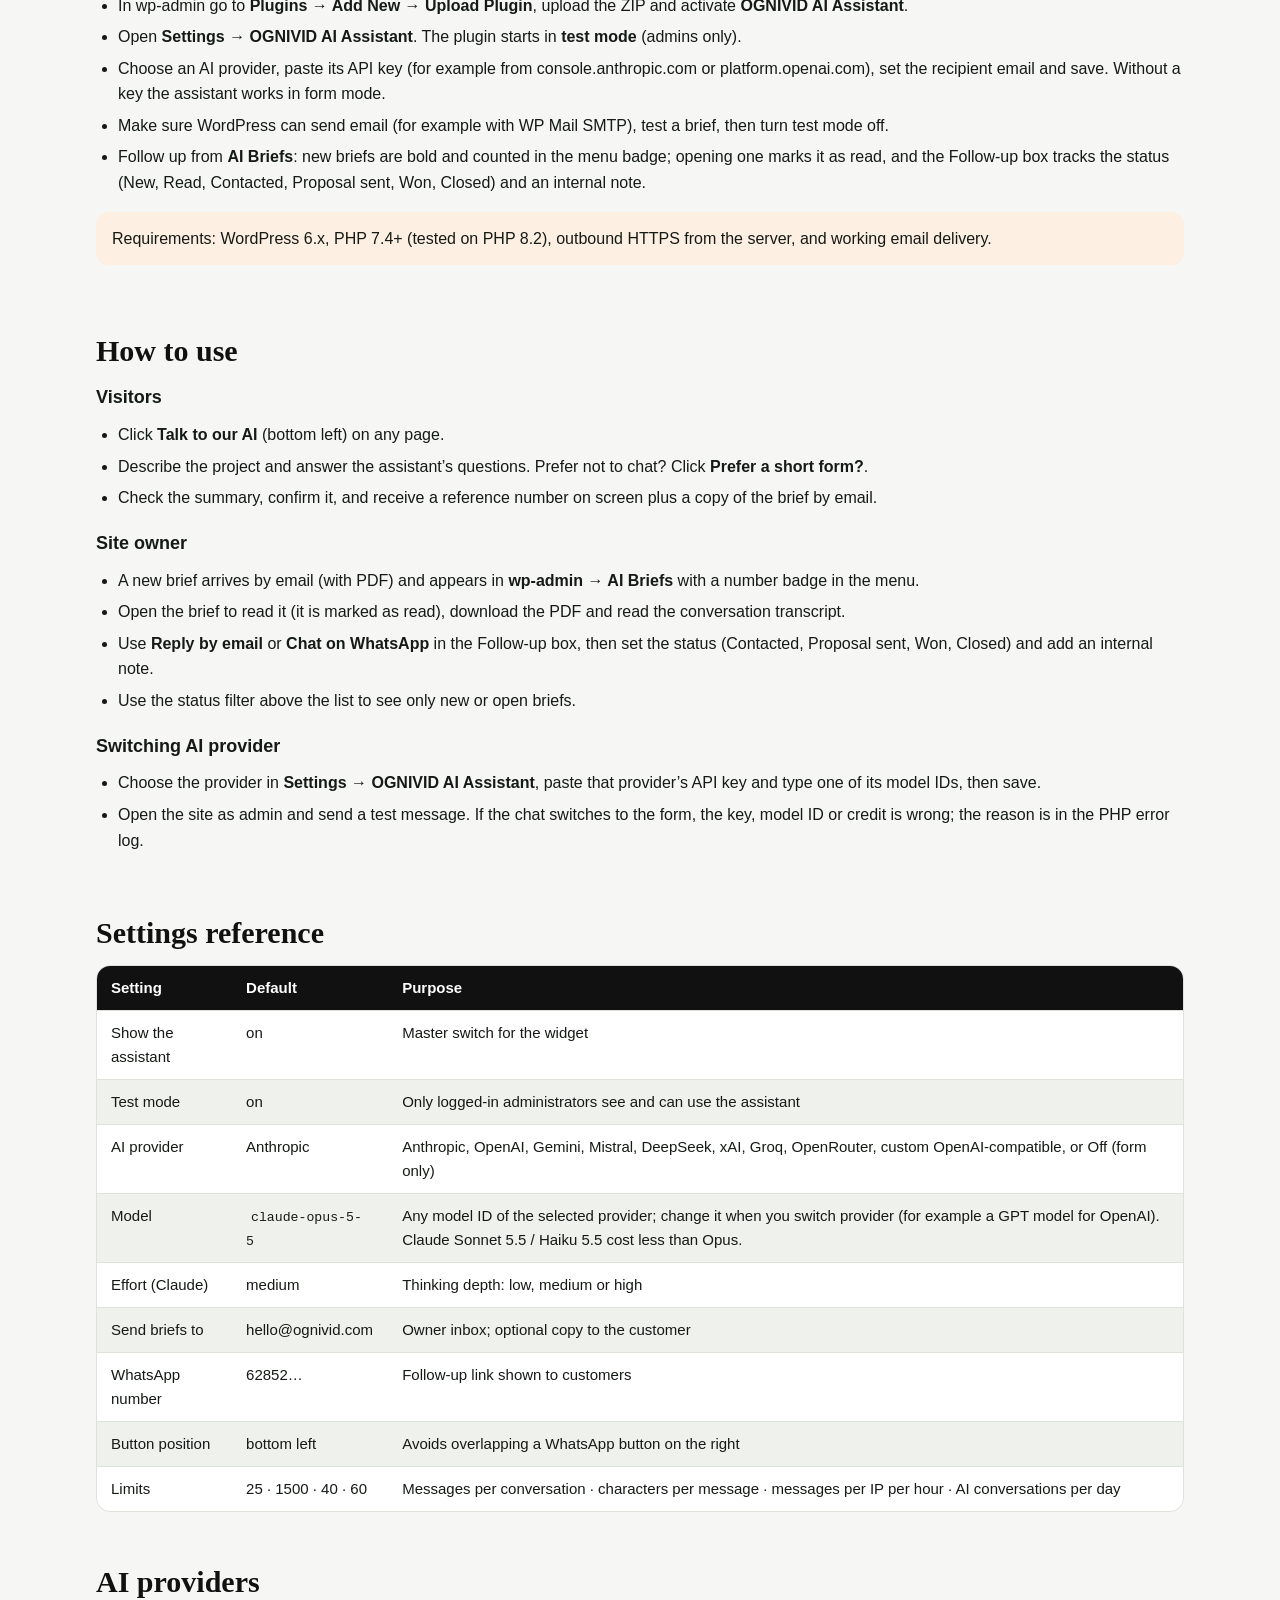
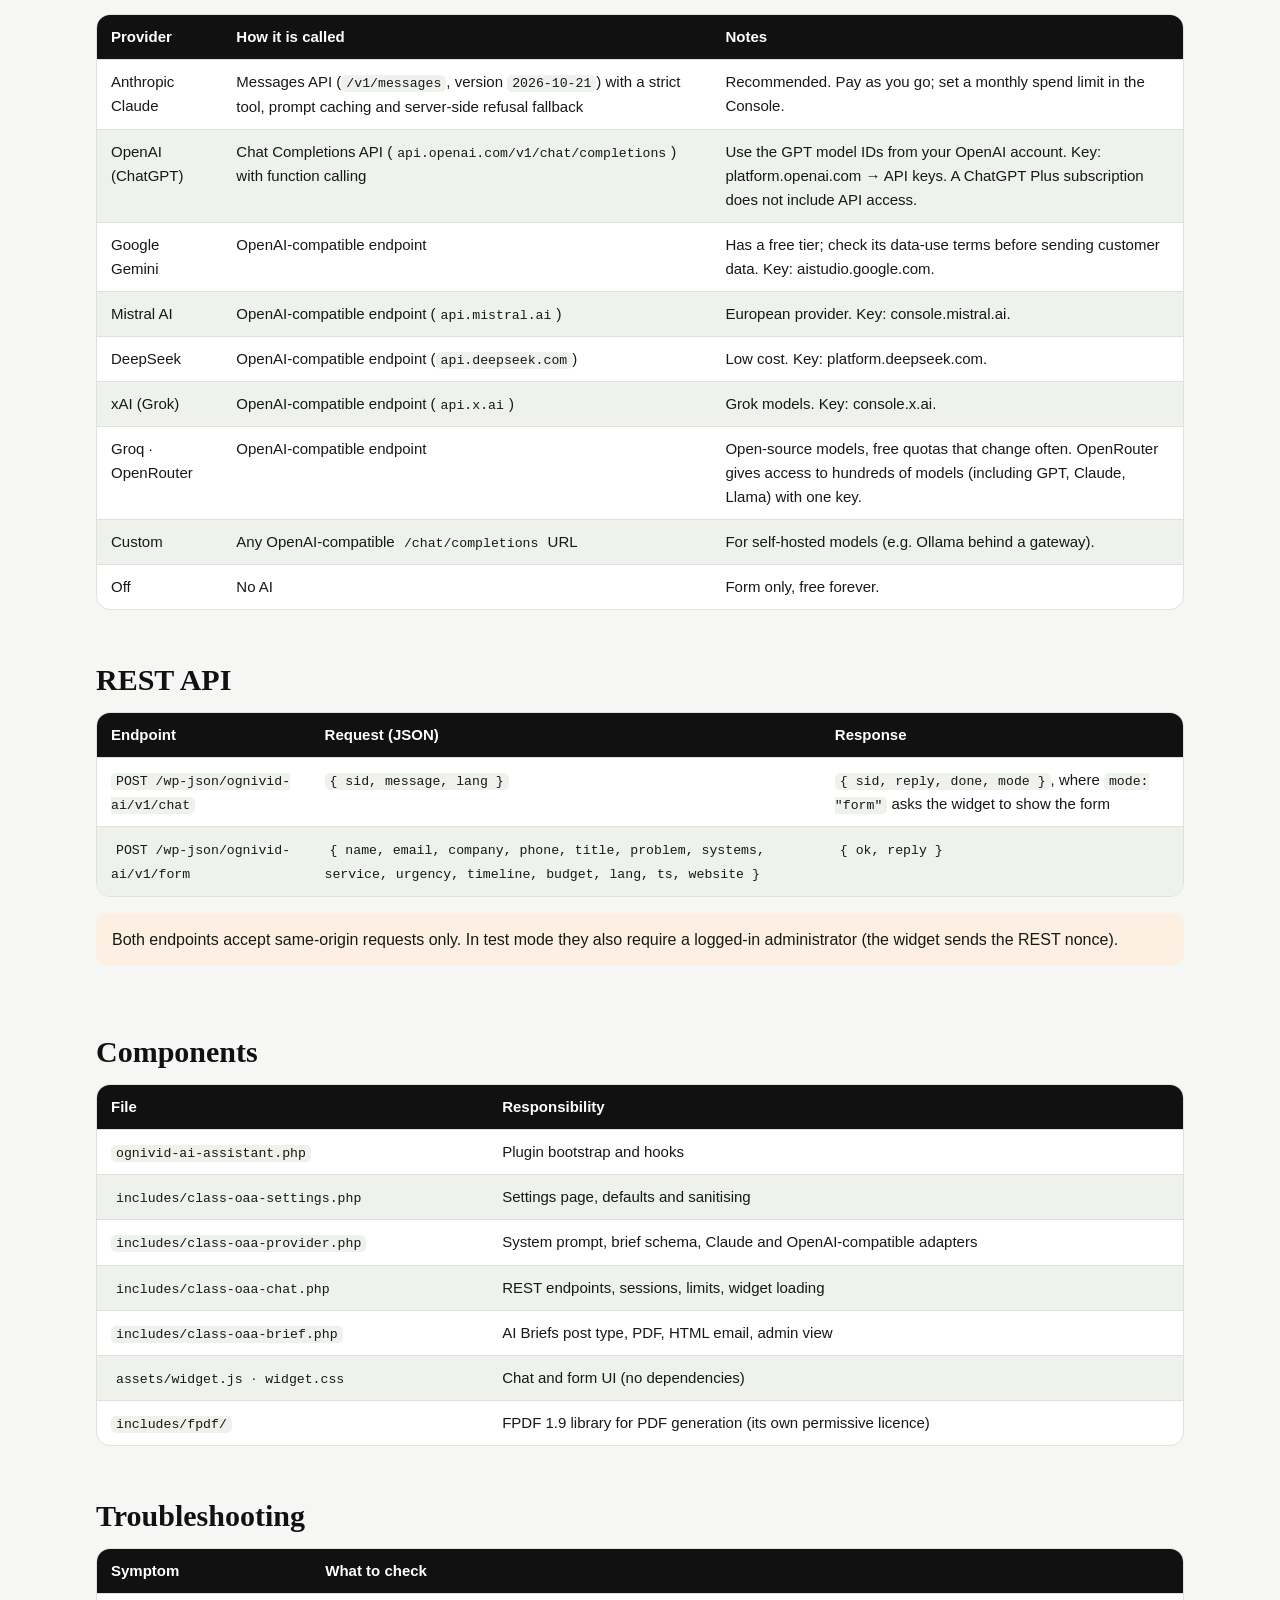
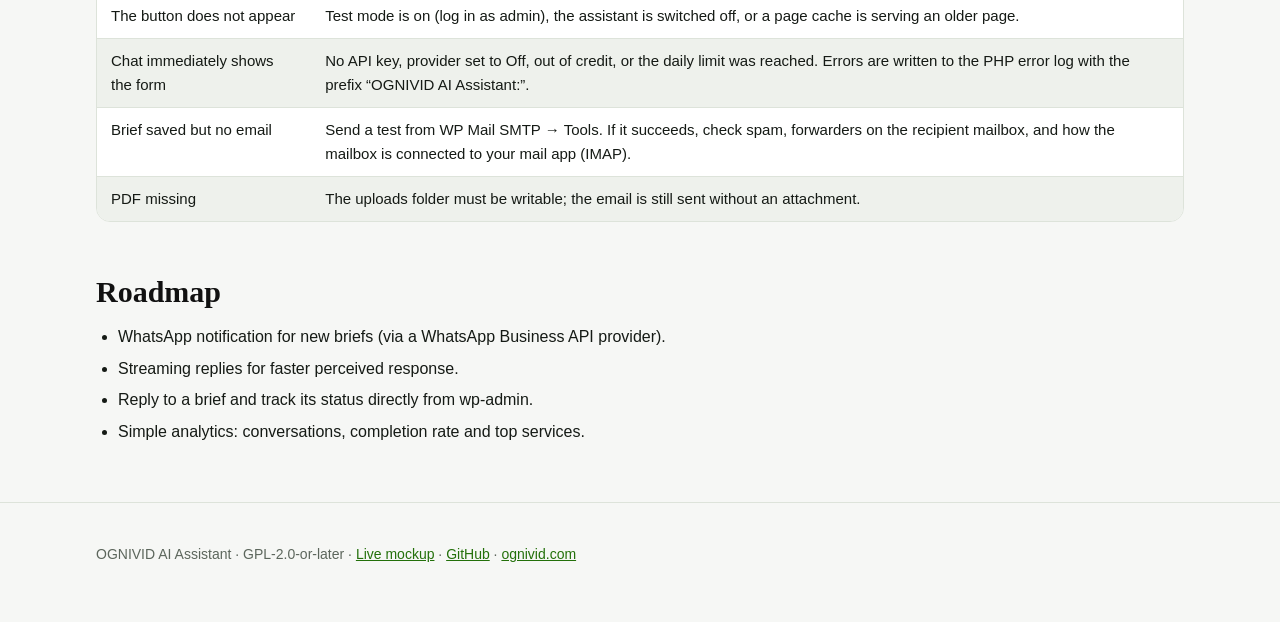
==== commit 5627978e: "Add live mockup (demo/) and link it from README and docs demo/index.html runs the real widget agains" ====
--- a/docs/OGNIVID-AI-Assistant-Documentation.html
+++ b/docs/OGNIVID-AI-Assistant-Documentation.html
@@ -86,6 +86,7 @@
   <h1>OGNIVID AI Assistant</h1>
   <p>AI intake assistant that interviews website visitors and delivers a structured Project Brief by email and PDF</p>
   <div class="meta">Version 1.2 · November 2026 · For site owners, developers and integration engineers</div>
+  <p style="margin-top:18px"><a class="btn" href="../demo/">Open the live mockup →</a></p>
 </div></header>
 <nav class="toc" aria-label="Contents"><div class="wrap"><a href="#summary">Summary</a><a href="#how">How it works</a><a href="#architecture">Architecture</a><a href="#brief">Brief</a><a href="#features">Features</a><a href="#security">Security</a><a href="#install">Install</a><a href="#usage">Usage</a><a href="#settings">Settings</a><a href="#providers">Providers</a><a href="#api">API</a><a href="#components">Components</a><a href="#troubleshooting">Troubleshooting</a><a href="#next">Roadmap</a><span class="spacer"></span>
   <a class="tgl" href="id/OGNIVID-AI-Assistant-Dokumentasi.html" hreflang="id">Bahasa Indonesia</a>
@@ -114,7 +115,7 @@
 <path d="M580 160v20" marker-end="url(#ar)"/><path d="M580 260v20" marker-end="url(#ar)"/><path d="M680 335h60" marker-end="url(#ar)"/><path d="M480 380H170v-18" marker-end="url(#ar)"/></g>
 </svg><figcaption>The browser only sends the visitor’s message. Conversation history, limits, the API key and brief validation all stay on the server.</figcaption></figure></section><section id="brief"><h2>The Project Brief</h2><p class="lead">Every brief, from AI or from the form, uses the same schema, written in the customer’s language.</p><div class="tbl"><table><thead><tr><th>Field</th><th>Content</th></tr></thead><tbody><tr><td><code>customer</code></td><td>Name, email, company, phone/WhatsApp, role</td></tr><tr><td><code>title</code> · <code>summary</code></td><td>Short project title and a 2–3 sentence executive summary</td></tr><tr><td><code>problem</code></td><td>The problem in the customer’s own terms</td></tr><tr><td><code>goals</code> · <code>requirements</code></td><td>What success looks like and what the solution must do</td></tr><tr><td><code>current_systems</code></td><td>Platforms and tools already in use</td></tr><tr><td><code>constraints</code></td><td>Deadline, budget, compliance, security</td></tr><tr><td><code>urgency</code></td><td>low · medium · high · critical (high/critical are flagged in the email subject)</td></tr><tr><td><code>timeline</code> · <code>budget</code></td><td>Desired timeline and budget range</td></tr><tr><td><code>suggested_services</code></td><td>Managed File Transfer, Integration &amp; AI Agents, Data &amp; Dashboards, Other</td></tr><tr><td><code>initial_recommendation</code></td><td>A short, non-binding first idea</td></tr><tr><td><code>open_questions</code></td><td>What the team still needs to clarify</td></tr></tbody></table></div></section><section id="features"><h2>Features</h2><div class="grid g3"><div class="card"><div class="ihead"><svg class="ico" viewBox="0 0 24 24"><path d="M21 12a8 8 0 0 1-11.6 7.1L4 20l1-4.6A8 8 0 1 1 21 12z"/></svg><h3>Consultative interview</h3></div><p>Short replies, focused follow-ups, about 6–10 questions, then a summary to confirm.</p></div><div class="card"><div class="ihead"><svg class="ico" viewBox="0 0 24 24"><path d="M4 4h11l5 5v11H4z"/><path d="M15 4v5h5M8 13h8M8 17h5"/></svg><h3>Email + PDF</h3></div><p>A clean HTML email and an A4 PDF for the team, plus a copy for the customer.</p></div><div class="card"><div class="ihead"><svg class="ico" viewBox="0 0 24 24"><path d="M8 6h13M8 12h13M8 18h13M3 6h.01M3 12h.01M3 18h.01"/></svg><h3>Admin inbox</h3></div><p>AI Briefs lists every brief with customer, urgency, source and status, an unread badge in the menu, a status filter, the full transcript, a protected PDF download, internal notes and one-click reply by email or WhatsApp.</p></div><div class="card"><div class="ihead"><svg class="ico" viewBox="0 0 24 24"><circle cx="12" cy="12" r="9"/><path d="M3 12h18M12 3a14 14 0 0 1 0 18M12 3a14 14 0 0 0 0 18"/></svg><h3>Bilingual</h3></div><p>Follows the page language (English or Indonesian) and switches with the visitor.</p></div><div class="card"><div class="ihead"><svg class="ico" viewBox="0 0 24 24"><path d="m12 3 9 5-9 5-9-5z"/><path d="m3 13 9 5 9-5"/></svg><h3>Provider-agnostic</h3></div><p>Claude by default; OpenAI (ChatGPT models), Google Gemini, Mistral, DeepSeek, xAI Grok, Groq, OpenRouter or any OpenAI-compatible endpoint as alternatives.</p></div><div class="card amber"><div class="ihead"><svg class="ico" viewBox="0 0 24 24"><path d="M13 2 4 14h7l-1 8 9-12h-7z"/></svg><h3>Never loses a lead</h3></div><p>Automatic form fallback when AI is unavailable or a limit is reached.</p></div></div></section><section id="security"><h2>Security &amp; privacy</h2><div class="grid g3"><div class="card"><div class="ihead"><svg class="ico" viewBox="0 0 24 24"><rect x="4" y="11" width="16" height="10" rx="2"/><path d="M8 11V7a4 4 0 0 1 8 0v4"/></svg><h3>Key stays on the server</h3></div><p>The API key is stored in WordPress options, never sent to the browser and never echoed back in the settings page.</p></div><div class="card"><div class="ihead"><svg class="ico" viewBox="0 0 24 24"><path d="M12 3l8 3v6c0 4.5-3.4 8.3-8 9-4.6-.7-8-4.5-8-9V6z"/><path d="M9 12l2 2 4-4"/></svg><h3>Server-side history</h3></div><p>Conversations live in a server transient; visitors cannot inject fake assistant turns. Claude’s thinking blocks are replayed unchanged.</p></div><div class="card"><div class="ihead"><svg class="ico" viewBox="0 0 24 24"><path d="M2 12s3.6-7 10-7 10 7 10 7-3.6 7-10 7S2 12 2 12z"/><circle cx="12" cy="12" r="3"/></svg><h3>Abuse limits</h3></div><p>Same-origin check, messages per conversation, messages per IP per hour, daily site-wide AI cap, honeypot and minimum fill time on the form.</p></div><div class="card"><div class="ihead"><svg class="ico" viewBox="0 0 24 24"><path d="M20 6 9 17l-5-5"/></svg><h3>Strict structured output</h3></div><p>The brief tool uses a strict schema and is re-validated and sanitised on the server before anything is saved or sent.</p></div><div class="card"><div class="ihead"><svg class="ico" viewBox="0 0 24 24"><path d="M4 4h11l5 5v11H4z"/><path d="M15 4v5h5M8 13h8M8 17h5"/></svg><h3>Private PDFs</h3></div><p>PDFs are written to a denied folder in uploads and downloaded only through a nonce-protected admin link.</p></div><div class="card amber"><div class="ihead"><svg class="ico" viewBox="0 0 24 24"><circle cx="9" cy="8" r="3.5"/><path d="M2 20c.8-3.5 3.6-5.5 7-5.5s6.2 2 7 5.5"/><path d="M16 4.5a3.5 3.5 0 0 1 0 7"/></svg><h3>Honest with visitors</h3></div><p>The widget states that the chat is processed by AI and asks visitors not to share passwords or confidential data.</p></div></div></section><section id="install"><h2>Installation</h2><ul class="clean"><li>Download <code>ognivid-ai-assistant.zip</code> from the latest <a href="https://github.com/diimasogan/ognivid-ai-assistant/releases/latest">GitHub release</a> (or <code>git clone</code> the repository into <code>wp-content/plugins/ognivid-ai-assistant</code>).</li><li>In wp-admin go to <strong>Plugins → Add New → Upload Plugin</strong>, upload the ZIP and activate <strong>OGNIVID AI Assistant</strong>.</li><li>Open <strong>Settings → OGNIVID AI Assistant</strong>. The plugin starts in <strong>test mode</strong> (admins only).</li><li>Choose an AI provider, paste its API key (for example from console.anthropic.com or platform.openai.com), set the recipient email and save. Without a key the assistant works in form mode.</li><li>Make sure WordPress can send email (for example with WP Mail SMTP), test a brief, then turn test mode off.</li><li>Follow up from <strong>AI Briefs</strong>: new briefs are bold and counted in the menu badge; opening one marks it as read, and the Follow-up box tracks the status (New, Read, Contacted, Proposal sent, Won, Closed) and an internal note.</li></ul><p class="note">Requirements: WordPress 6.x, PHP 7.4+ (tested on PHP 8.2), outbound HTTPS from the server, and working email delivery.</p></section><section id="usage"><h2>How to use</h2><h3>Visitors</h3><ul class="clean"><li>Click <strong>Talk to our AI</strong> (bottom left) on any page.</li><li>Describe the project and answer the assistant’s questions. Prefer not to chat? Click <strong>Prefer a short form?</strong>.</li><li>Check the summary, confirm it, and receive a reference number on screen plus a copy of the brief by email.</li></ul><h3 style="margin-top:18px">Site owner</h3><ul class="clean"><li>A new brief arrives by email (with PDF) and appears in <strong>wp-admin → AI Briefs</strong> with a number badge in the menu.</li><li>Open the brief to read it (it is marked as read), download the PDF and read the conversation transcript.</li><li>Use <strong>Reply by email</strong> or <strong>Chat on WhatsApp</strong> in the Follow-up box, then set the status (Contacted, Proposal sent, Won, Closed) and add an internal note.</li><li>Use the status filter above the list to see only new or open briefs.</li></ul><h3 style="margin-top:18px">Switching AI provider</h3><ul class="clean"><li>Choose the provider in <strong>Settings → OGNIVID AI Assistant</strong>, paste that provider’s API key and type one of its model IDs, then save.</li><li>Open the site as admin and send a test message. If the chat switches to the form, the key, model ID or credit is wrong; the reason is in the PHP error log.</li></ul></section><section id="settings"><h2>Settings reference</h2><div class="tbl"><table><thead><tr><th>Setting</th><th>Default</th><th>Purpose</th></tr></thead><tbody><tr><td>Show the assistant</td><td>on</td><td>Master switch for the widget</td></tr><tr><td>Test mode</td><td>on</td><td>Only logged-in administrators see and can use the assistant</td></tr><tr><td>AI provider</td><td>Anthropic</td><td>Anthropic, OpenAI, Gemini, Mistral, DeepSeek, xAI, Groq, OpenRouter, custom OpenAI-compatible, or Off (form only)</td></tr><tr><td>Model</td><td><code>claude-opus-5-5</code></td><td>Any model ID of the selected provider; change it when you switch provider (for example a GPT model for OpenAI). Claude Sonnet 5.5 / Haiku 5.5 cost less than Opus.</td></tr><tr><td>Effort (Claude)</td><td>medium</td><td>Thinking depth: low, medium or high</td></tr><tr><td>Send briefs to</td><td>hello@ognivid.com</td><td>Owner inbox; optional copy to the customer</td></tr><tr><td>WhatsApp number</td><td>62852…</td><td>Follow-up link shown to customers</td></tr><tr><td>Button position</td><td>bottom left</td><td>Avoids overlapping a WhatsApp button on the right</td></tr><tr><td>Limits</td><td>25 · 1500 · 40 · 60</td><td>Messages per conversation · characters per message · messages per IP per hour · AI conversations per day</td></tr></tbody></table></div></section><section id="providers"><h2>AI providers</h2><div class="tbl"><table><thead><tr><th>Provider</th><th>How it is called</th><th>Notes</th></tr></thead><tbody><tr><td>Anthropic Claude</td><td>Messages API (<code>/v1/messages</code>, version <code>2026-10-21</code>) with a strict tool, prompt caching and server-side refusal fallback</td><td>Recommended. Pay as you go; set a monthly spend limit in the Console.</td></tr><tr><td>OpenAI (ChatGPT)</td><td>Chat Completions API (<code>api.openai.com/v1/chat/completions</code>) with function calling</td><td>Use the GPT model IDs from your OpenAI account. Key: platform.openai.com → API keys. A ChatGPT Plus subscription does not include API access.</td></tr><tr><td>Google Gemini</td><td>OpenAI-compatible endpoint</td><td>Has a free tier; check its data-use terms before sending customer data. Key: aistudio.google.com.</td></tr><tr><td>Mistral AI</td><td>OpenAI-compatible endpoint (<code>api.mistral.ai</code>)</td><td>European provider. Key: console.mistral.ai.</td></tr><tr><td>DeepSeek</td><td>OpenAI-compatible endpoint (<code>api.deepseek.com</code>)</td><td>Low cost. Key: platform.deepseek.com.</td></tr><tr><td>xAI (Grok)</td><td>OpenAI-compatible endpoint (<code>api.x.ai</code>)</td><td>Grok models. Key: console.x.ai.</td></tr><tr><td>Groq · OpenRouter</td><td>OpenAI-compatible endpoint</td><td>Open-source models, free quotas that change often. OpenRouter gives access to hundreds of models (including GPT, Claude, Llama) with one key.</td></tr><tr><td>Custom</td><td>Any OpenAI-compatible <code>/chat/completions</code> URL</td><td>For self-hosted models (e.g. Ollama behind a gateway).</td></tr><tr><td>Off</td><td>No AI</td><td>Form only, free forever.</td></tr></tbody></table></div></section><section id="api"><h2>REST API</h2><div class="tbl"><table><thead><tr><th>Endpoint</th><th>Request (JSON)</th><th>Response</th></tr></thead><tbody><tr><td><code>POST /wp-json/ognivid-ai/v1/chat</code></td><td><code>{ sid, message, lang }</code></td><td><code>{ sid, reply, done, mode }</code>, where <code>mode: "form"</code> asks the widget to show the form</td></tr><tr><td><code>POST /wp-json/ognivid-ai/v1/form</code></td><td><code>{ name, email, company, phone, title, problem, systems, service, urgency, timeline, budget, lang, ts, website }</code></td><td><code>{ ok, reply }</code></td></tr></tbody></table></div><p class="note">Both endpoints accept same-origin requests only. In test mode they also require a logged-in administrator (the widget sends the REST nonce).</p></section><section id="components"><h2>Components</h2><div class="tbl"><table><thead><tr><th>File</th><th>Responsibility</th></tr></thead><tbody><tr><td><code>ognivid-ai-assistant.php</code></td><td>Plugin bootstrap and hooks</td></tr><tr><td><code>includes/class-oaa-settings.php</code></td><td>Settings page, defaults and sanitising</td></tr><tr><td><code>includes/class-oaa-provider.php</code></td><td>System prompt, brief schema, Claude and OpenAI-compatible adapters</td></tr><tr><td><code>includes/class-oaa-chat.php</code></td><td>REST endpoints, sessions, limits, widget loading</td></tr><tr><td><code>includes/class-oaa-brief.php</code></td><td>AI Briefs post type, PDF, HTML email, admin view</td></tr><tr><td><code>assets/widget.js</code> · <code>widget.css</code></td><td>Chat and form UI (no dependencies)</td></tr><tr><td><code>includes/fpdf/</code></td><td>FPDF 1.9 library for PDF generation (its own permissive licence)</td></tr></tbody></table></div></section><section id="troubleshooting"><h2>Troubleshooting</h2><div class="tbl"><table><thead><tr><th>Symptom</th><th>What to check</th></tr></thead><tbody><tr><td>The button does not appear</td><td>Test mode is on (log in as admin), the assistant is switched off, or a page cache is serving an older page.</td></tr><tr><td>Chat immediately shows the form</td><td>No API key, provider set to Off, out of credit, or the daily limit was reached. Errors are written to the PHP error log with the prefix “OGNIVID AI Assistant:”.</td></tr><tr><td>Brief saved but no email</td><td>Send a test from WP Mail SMTP → Tools. If it succeeds, check spam, forwarders on the recipient mailbox, and how the mailbox is connected to your mail app (IMAP).</td></tr><tr><td>PDF missing</td><td>The uploads folder must be writable; the email is still sent without an attachment.</td></tr></tbody></table></div></section><section id="next"><h2>Roadmap</h2><ul class="clean"><li>WhatsApp notification for new briefs (via a WhatsApp Business API provider).</li><li>Streaming replies for faster perceived response.</li><li>Reply to a brief and track its status directly from wp-admin.</li><li>Simple analytics: conversations, completion rate and top services.</li></ul></section>
 </main>
-<footer><div class="wrap">OGNIVID AI Assistant · GPL-2.0-or-later · <a href="https://github.com/diimasogan/ognivid-ai-assistant">GitHub</a> · <a href="https://ognivid.com/">ognivid.com</a></div></footer>
+<footer><div class="wrap">OGNIVID AI Assistant · GPL-2.0-or-later · <a href="../demo/">Live mockup</a> · <a href="https://github.com/diimasogan/ognivid-ai-assistant">GitHub</a> · <a href="https://ognivid.com/">ognivid.com</a></div></footer>
 <script>
 (function(){var r=document.documentElement,k='doc-theme';
 function set(t){if(t)r.setAttribute('data-theme',t);else r.removeAttribute('data-theme');try{localStorage.setItem(k,t)}catch(e){}}
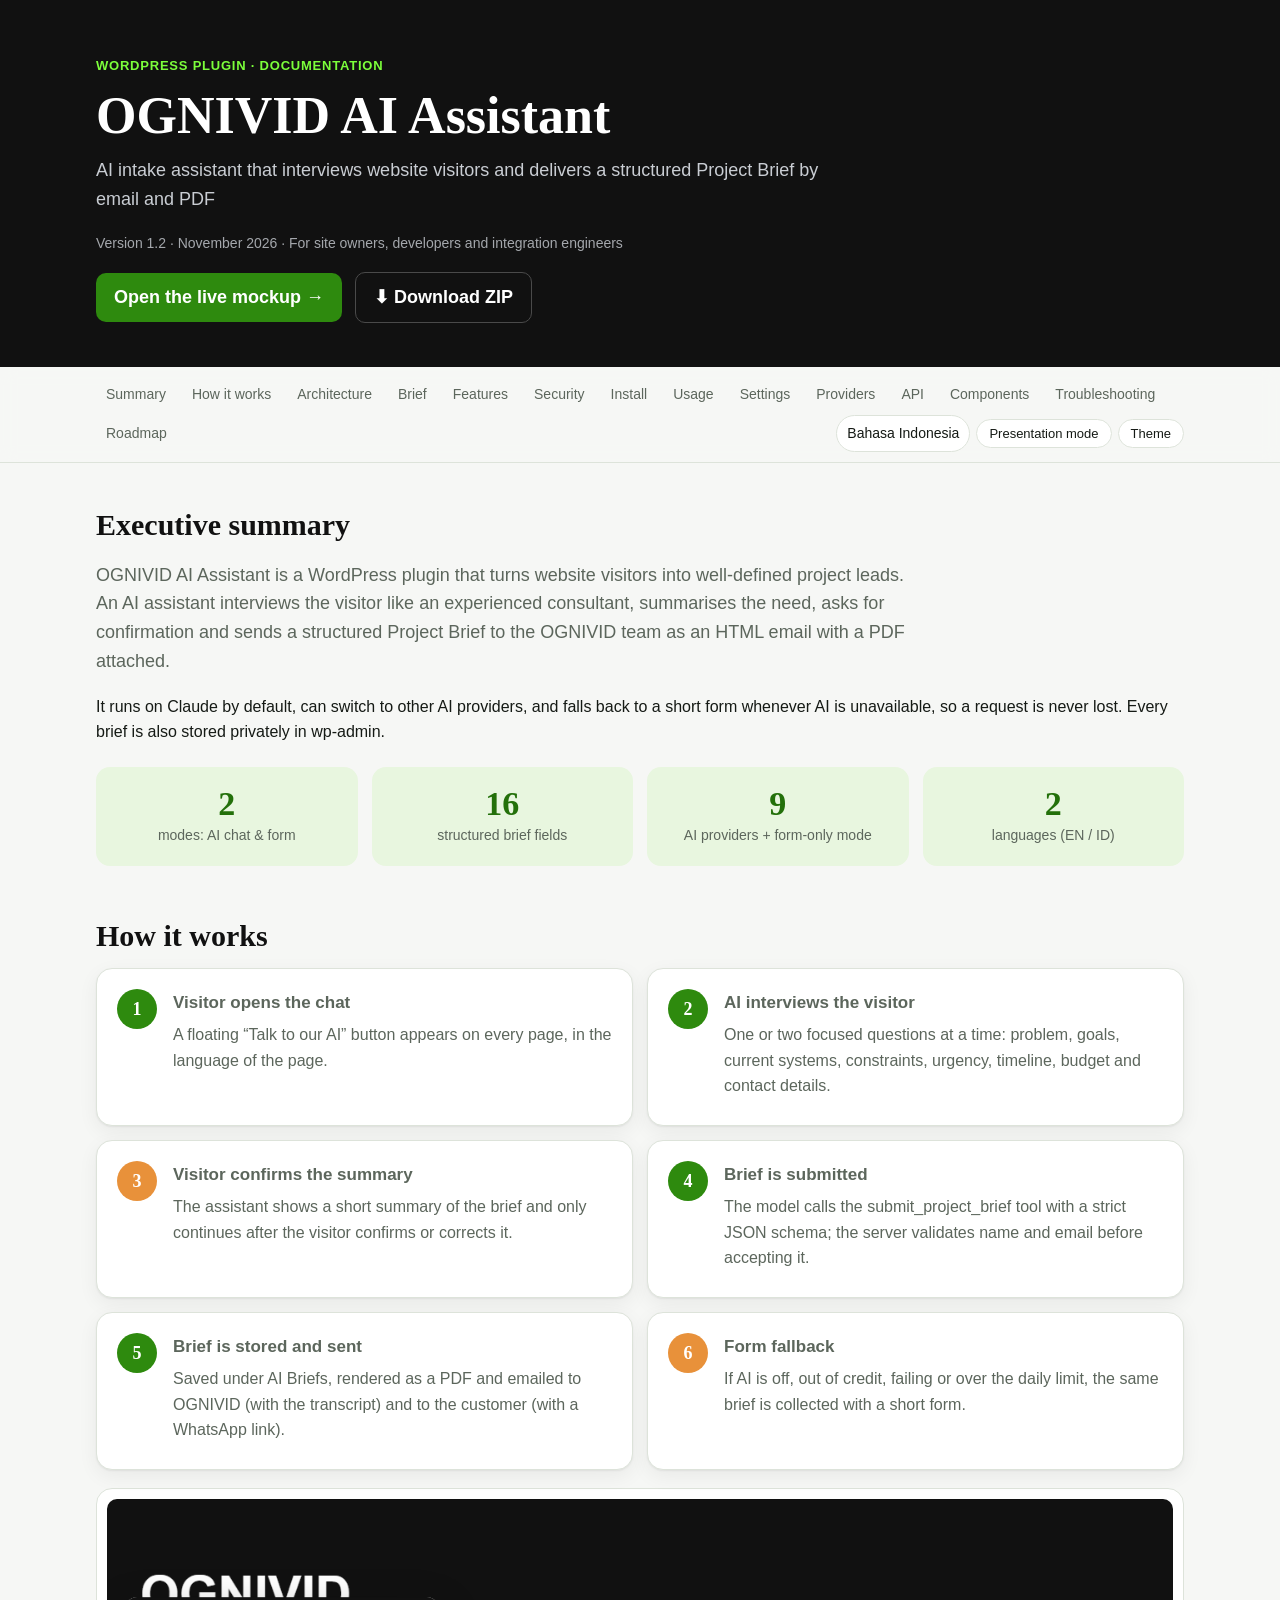
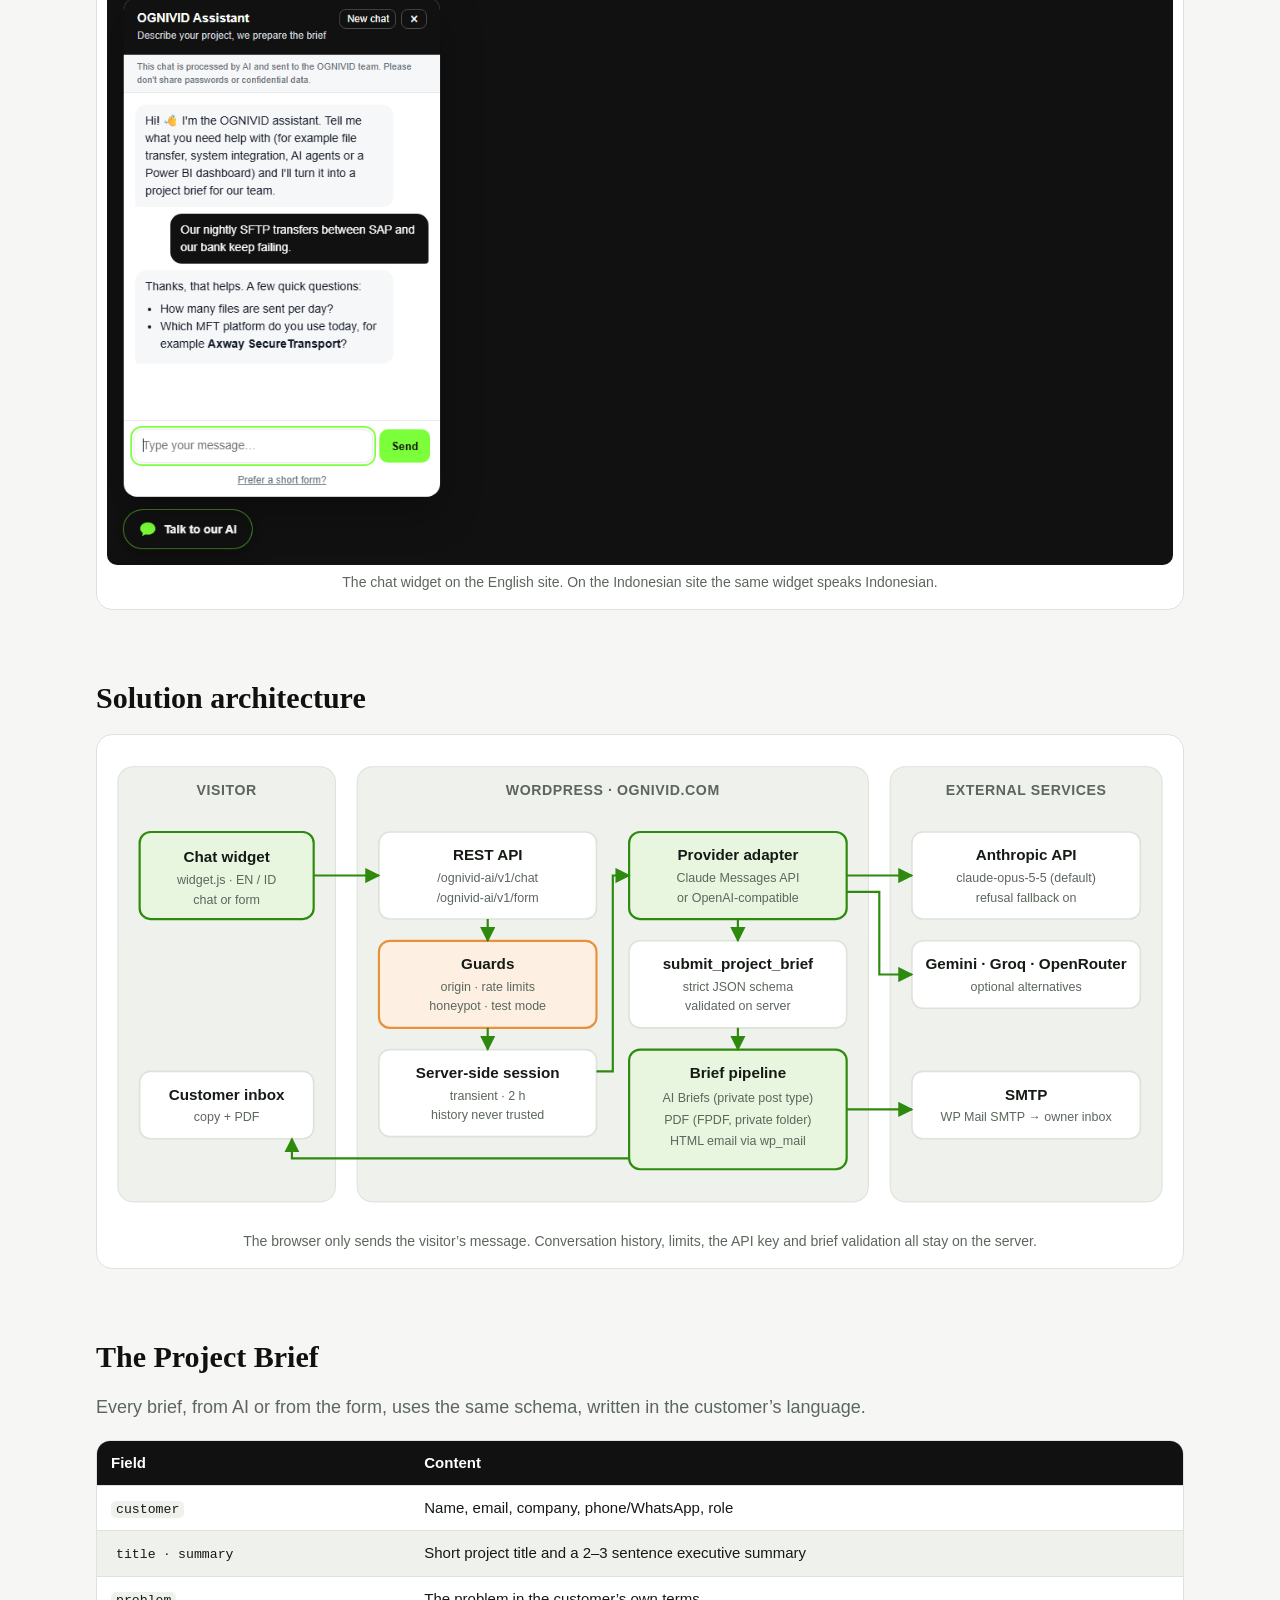
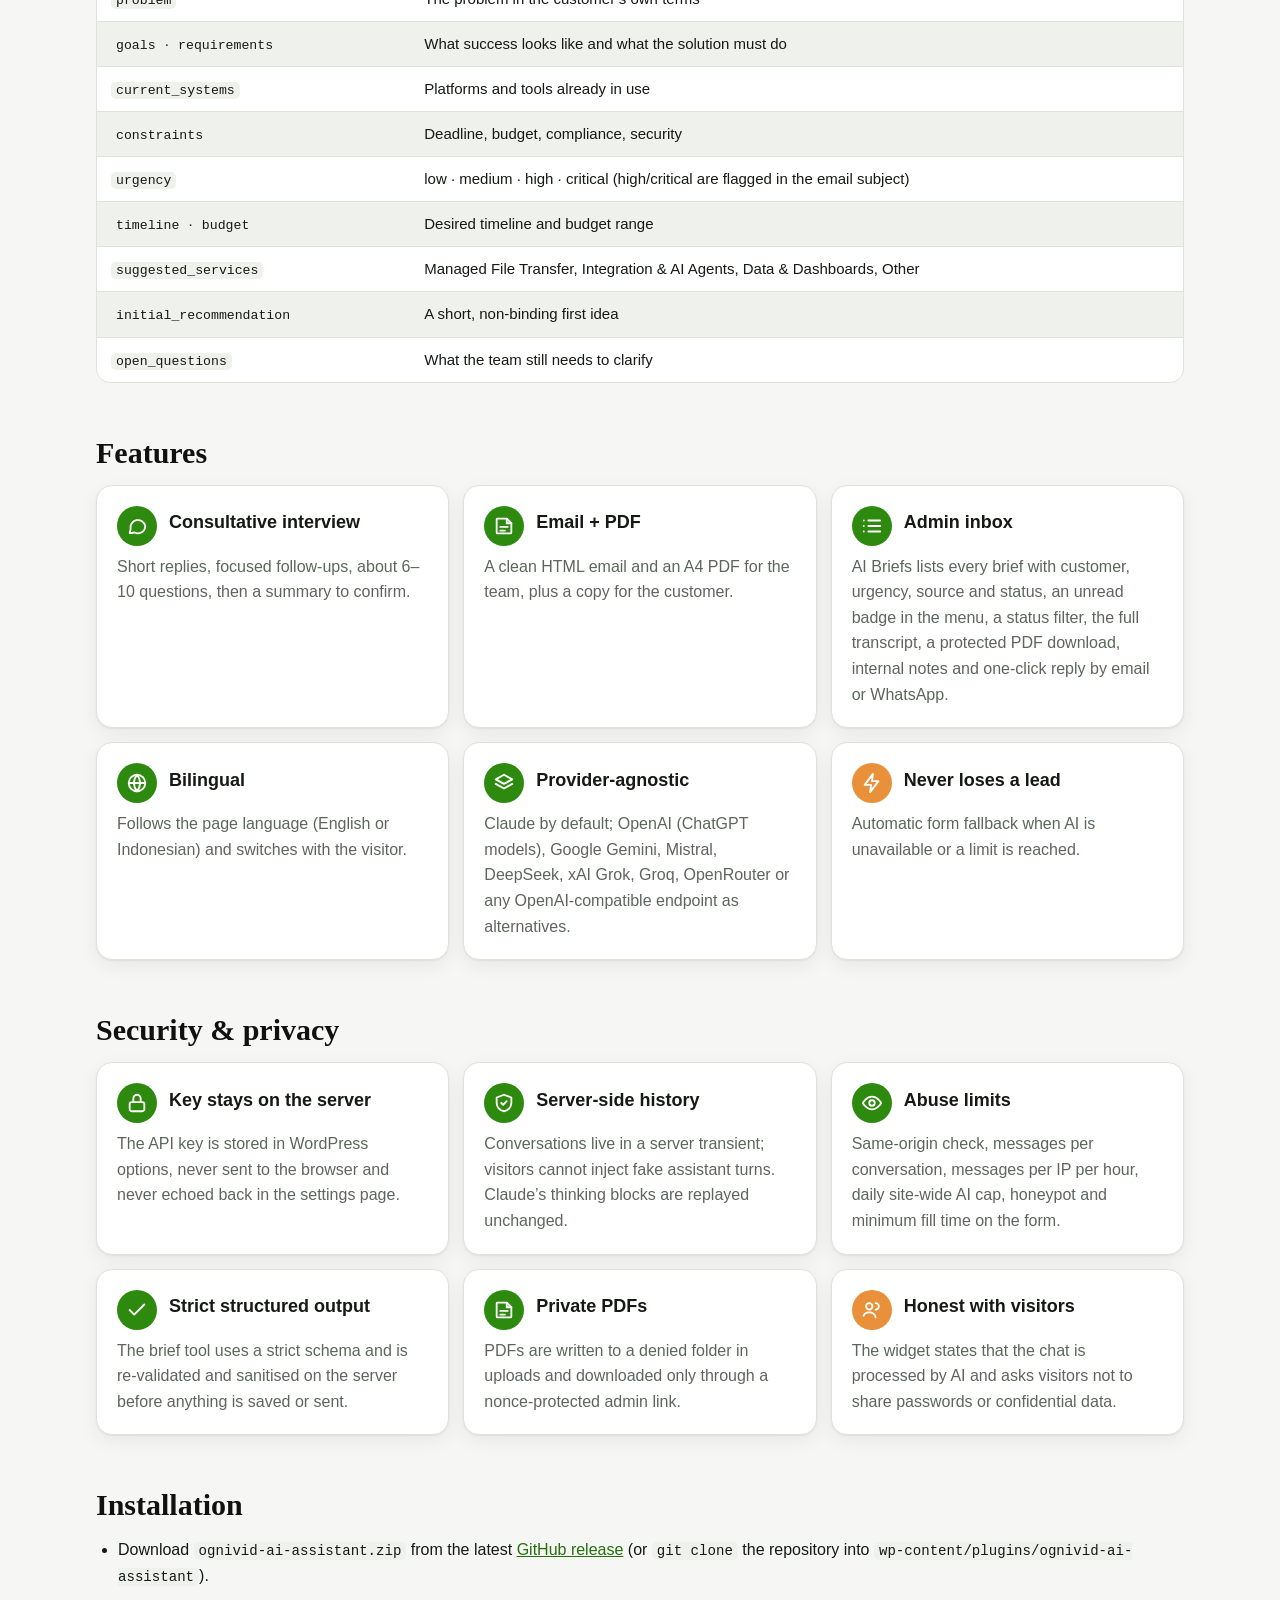
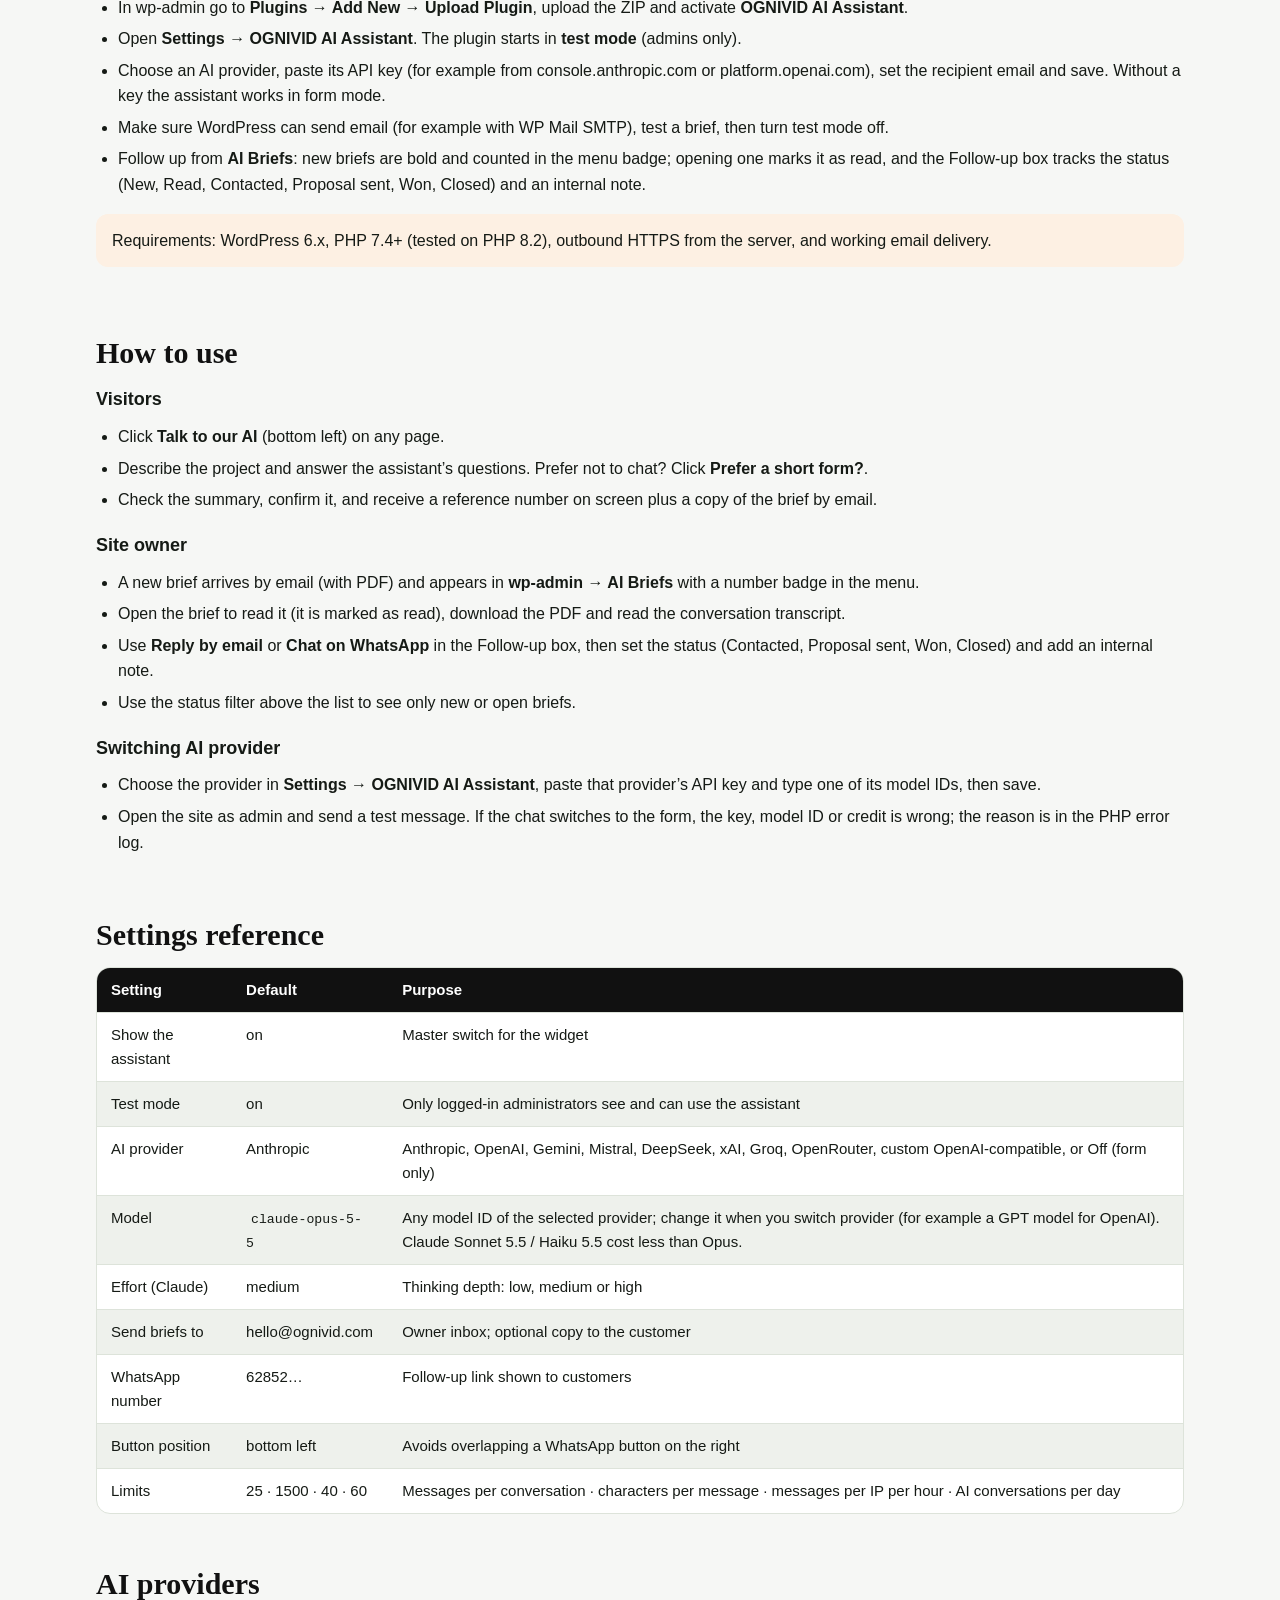
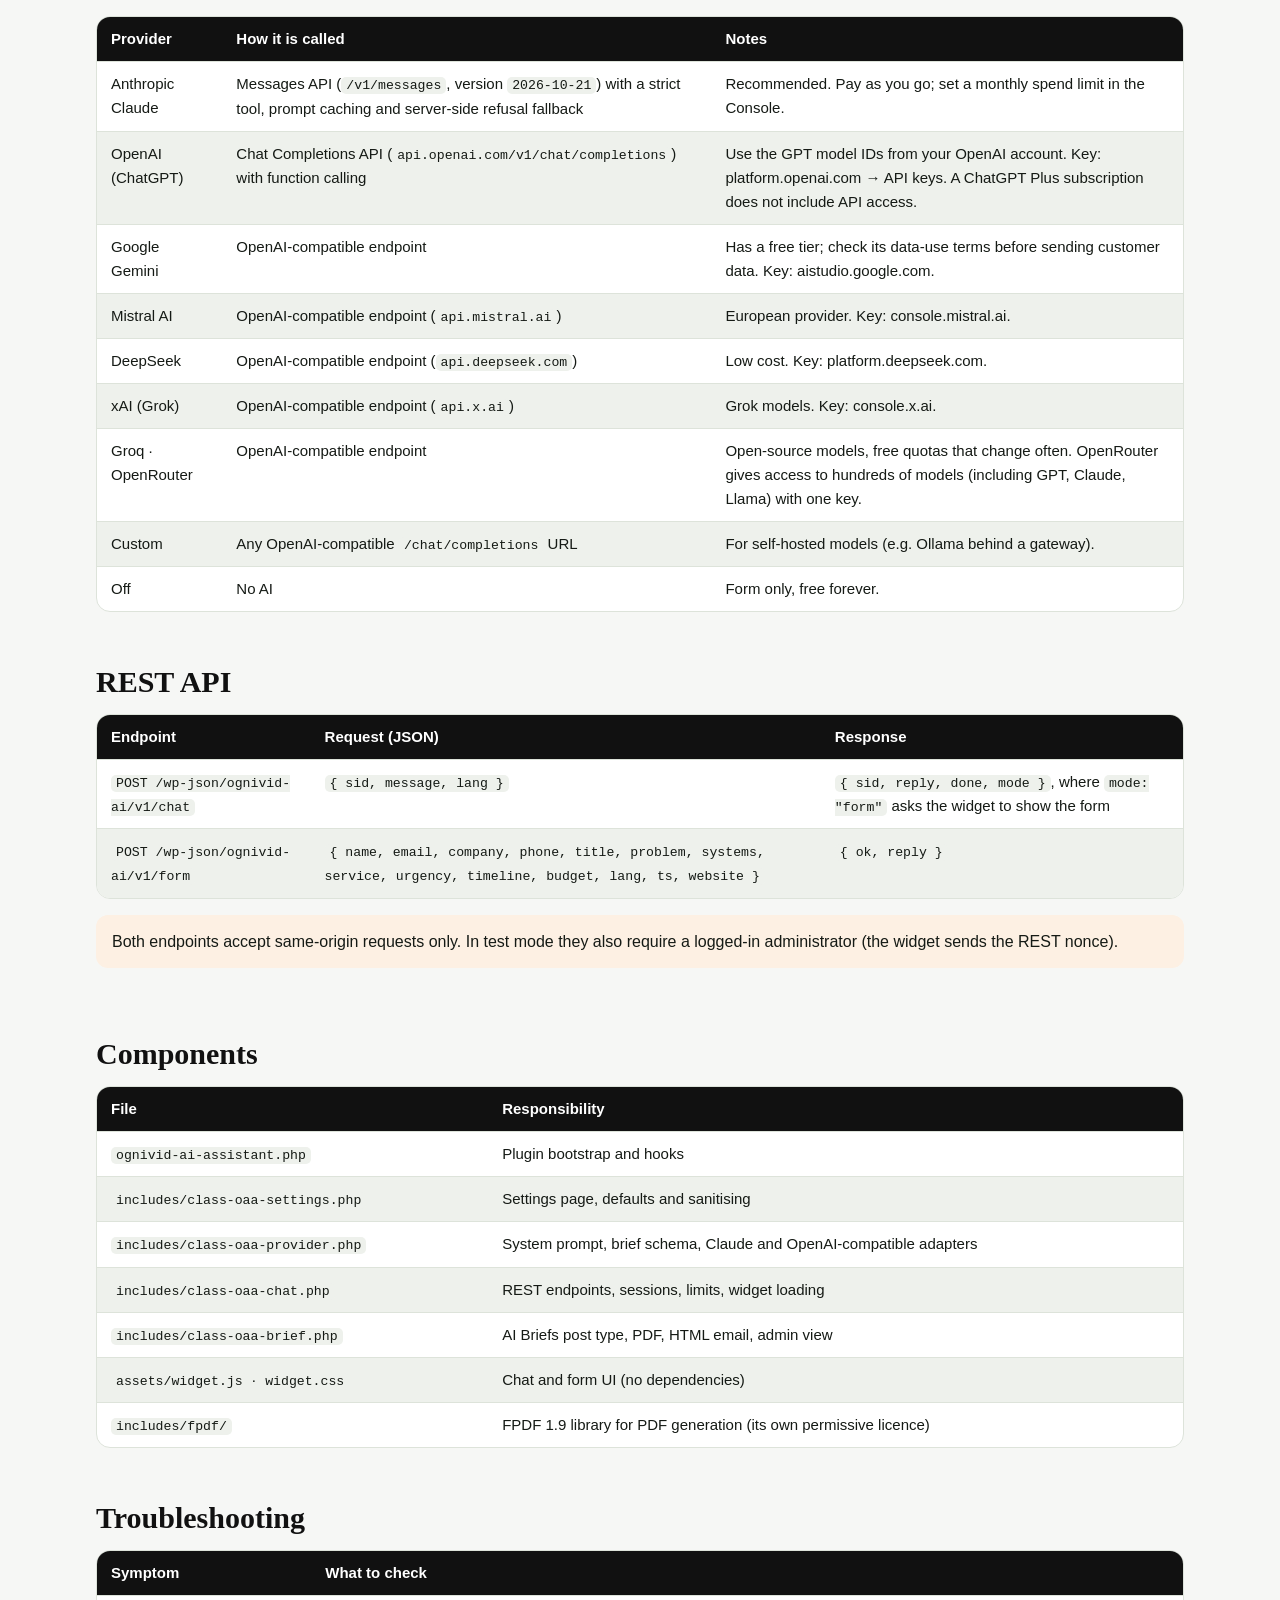
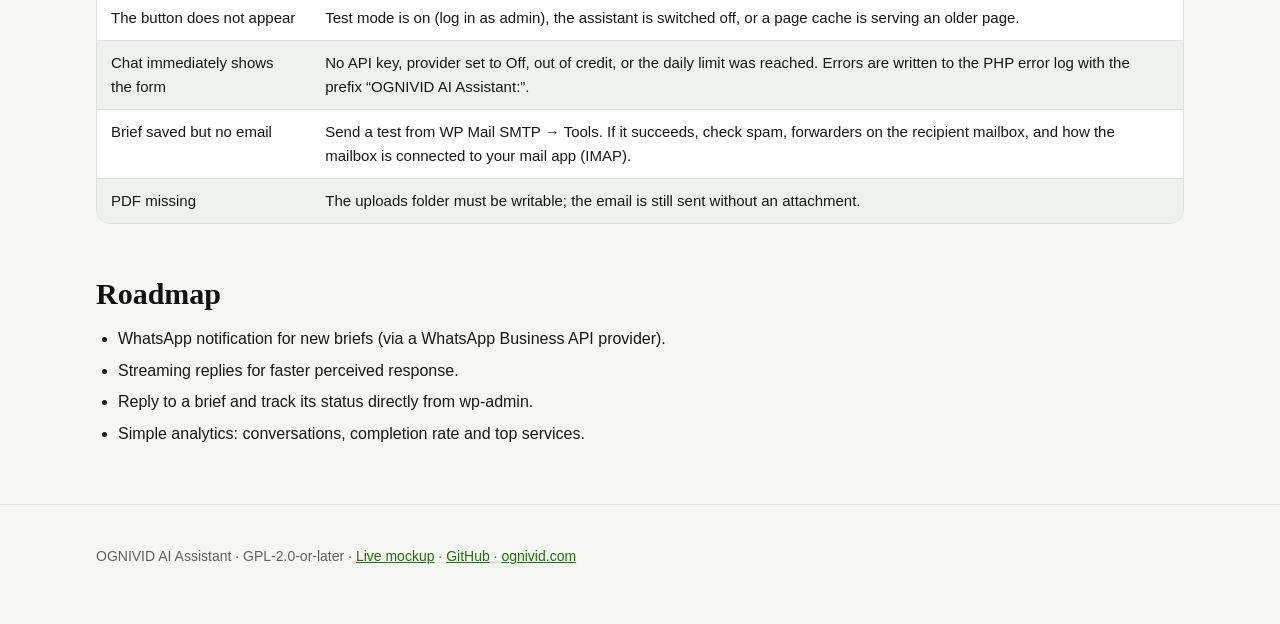
==== commit 03302dfd: "Add Download ZIP buttons to the mockup, docs and README All point to releases/latest/download/ognivi" ====
--- a/docs/OGNIVID-AI-Assistant-Documentation.html
+++ b/docs/OGNIVID-AI-Assistant-Documentation.html
@@ -86,7 +86,7 @@
   <h1>OGNIVID AI Assistant</h1>
   <p>AI intake assistant that interviews website visitors and delivers a structured Project Brief by email and PDF</p>
   <div class="meta">Version 1.2 · November 2026 · For site owners, developers and integration engineers</div>
-  <p style="margin-top:18px"><a class="btn" href="../demo/">Open the live mockup →</a></p>
+  <p style="margin-top:18px"><a class="btn" href="../demo/">Open the live mockup →</a> <a class="btn" style="background:transparent;border:1px solid #4a4a4a;color:#fff;margin-left:8px" href="https://github.com/diimasogan/ognivid-ai-assistant/releases/latest/download/ognivid-ai-assistant.zip" download>⬇ Download ZIP</a></p>
 </div></header>
 <nav class="toc" aria-label="Contents"><div class="wrap"><a href="#summary">Summary</a><a href="#how">How it works</a><a href="#architecture">Architecture</a><a href="#brief">Brief</a><a href="#features">Features</a><a href="#security">Security</a><a href="#install">Install</a><a href="#usage">Usage</a><a href="#settings">Settings</a><a href="#providers">Providers</a><a href="#api">API</a><a href="#components">Components</a><a href="#troubleshooting">Troubleshooting</a><a href="#next">Roadmap</a><span class="spacer"></span>
   <a class="tgl" href="id/OGNIVID-AI-Assistant-Dokumentasi.html" hreflang="id">Bahasa Indonesia</a>
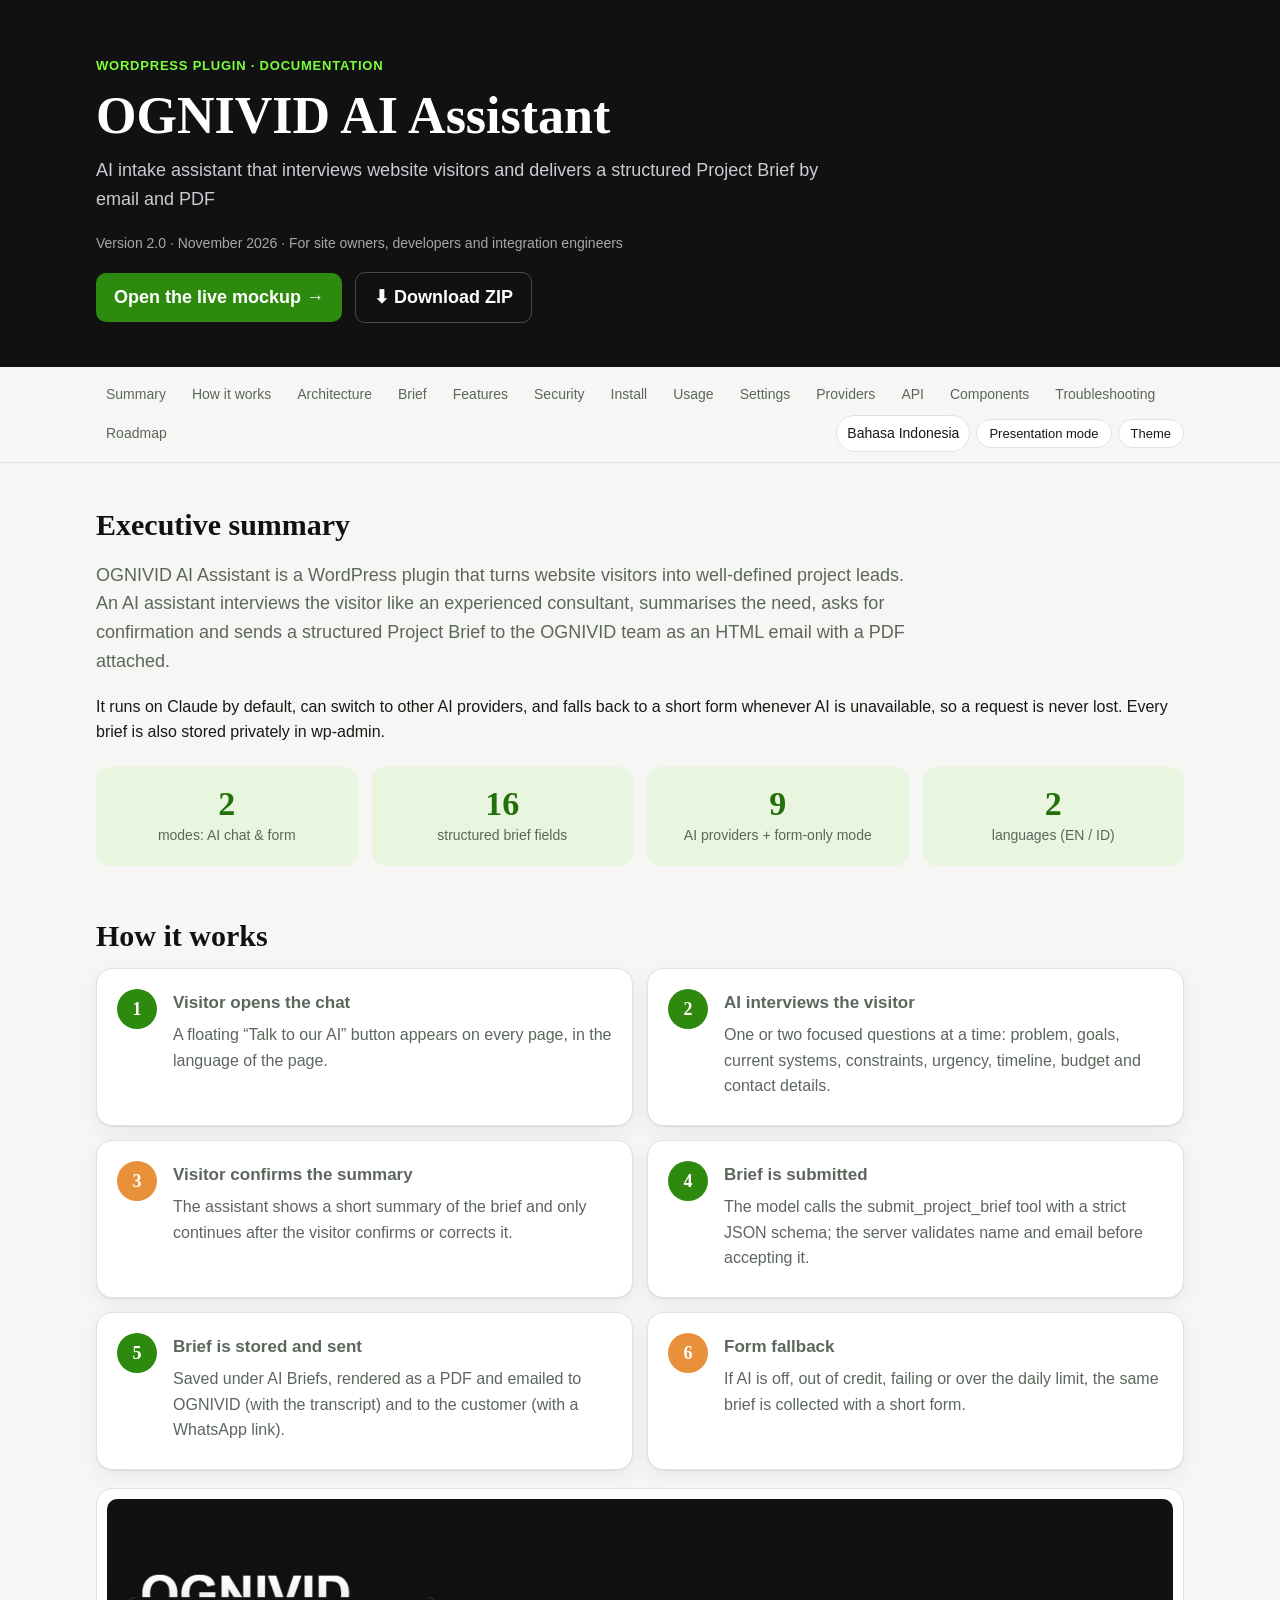
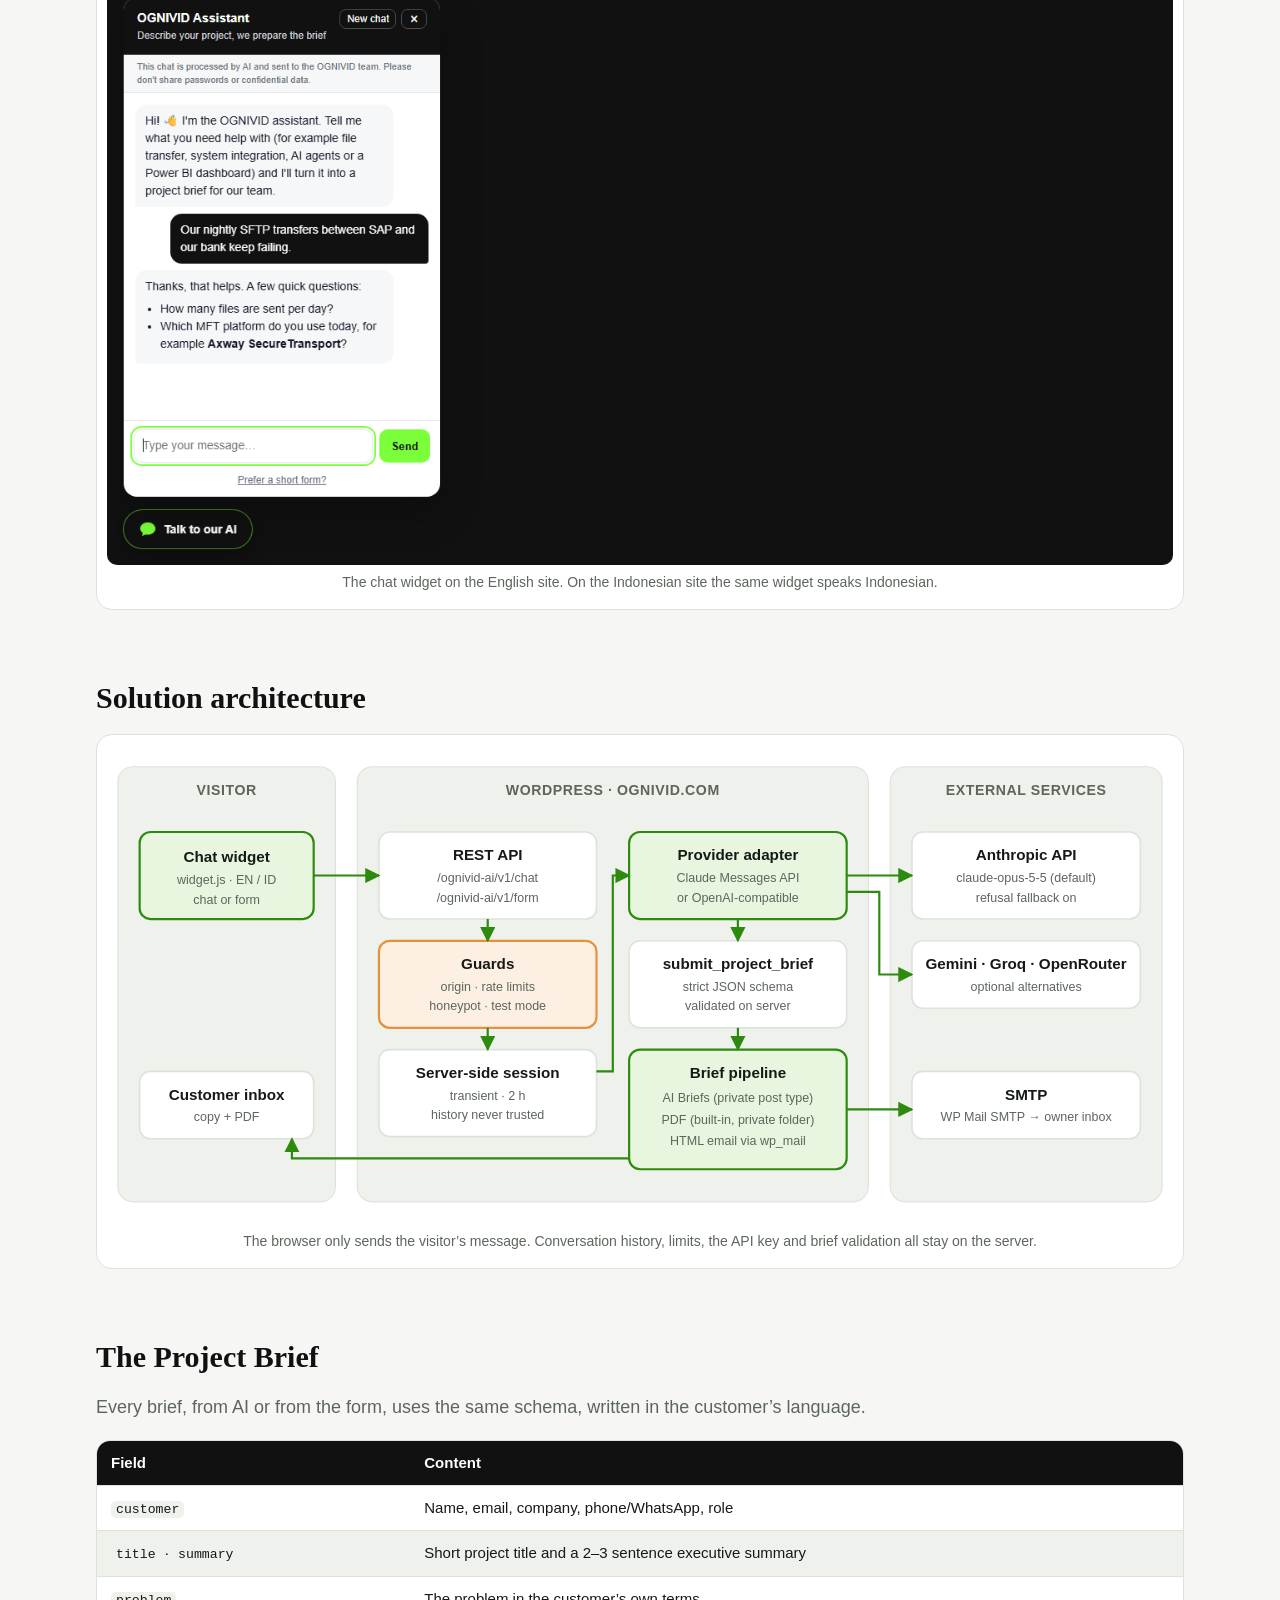
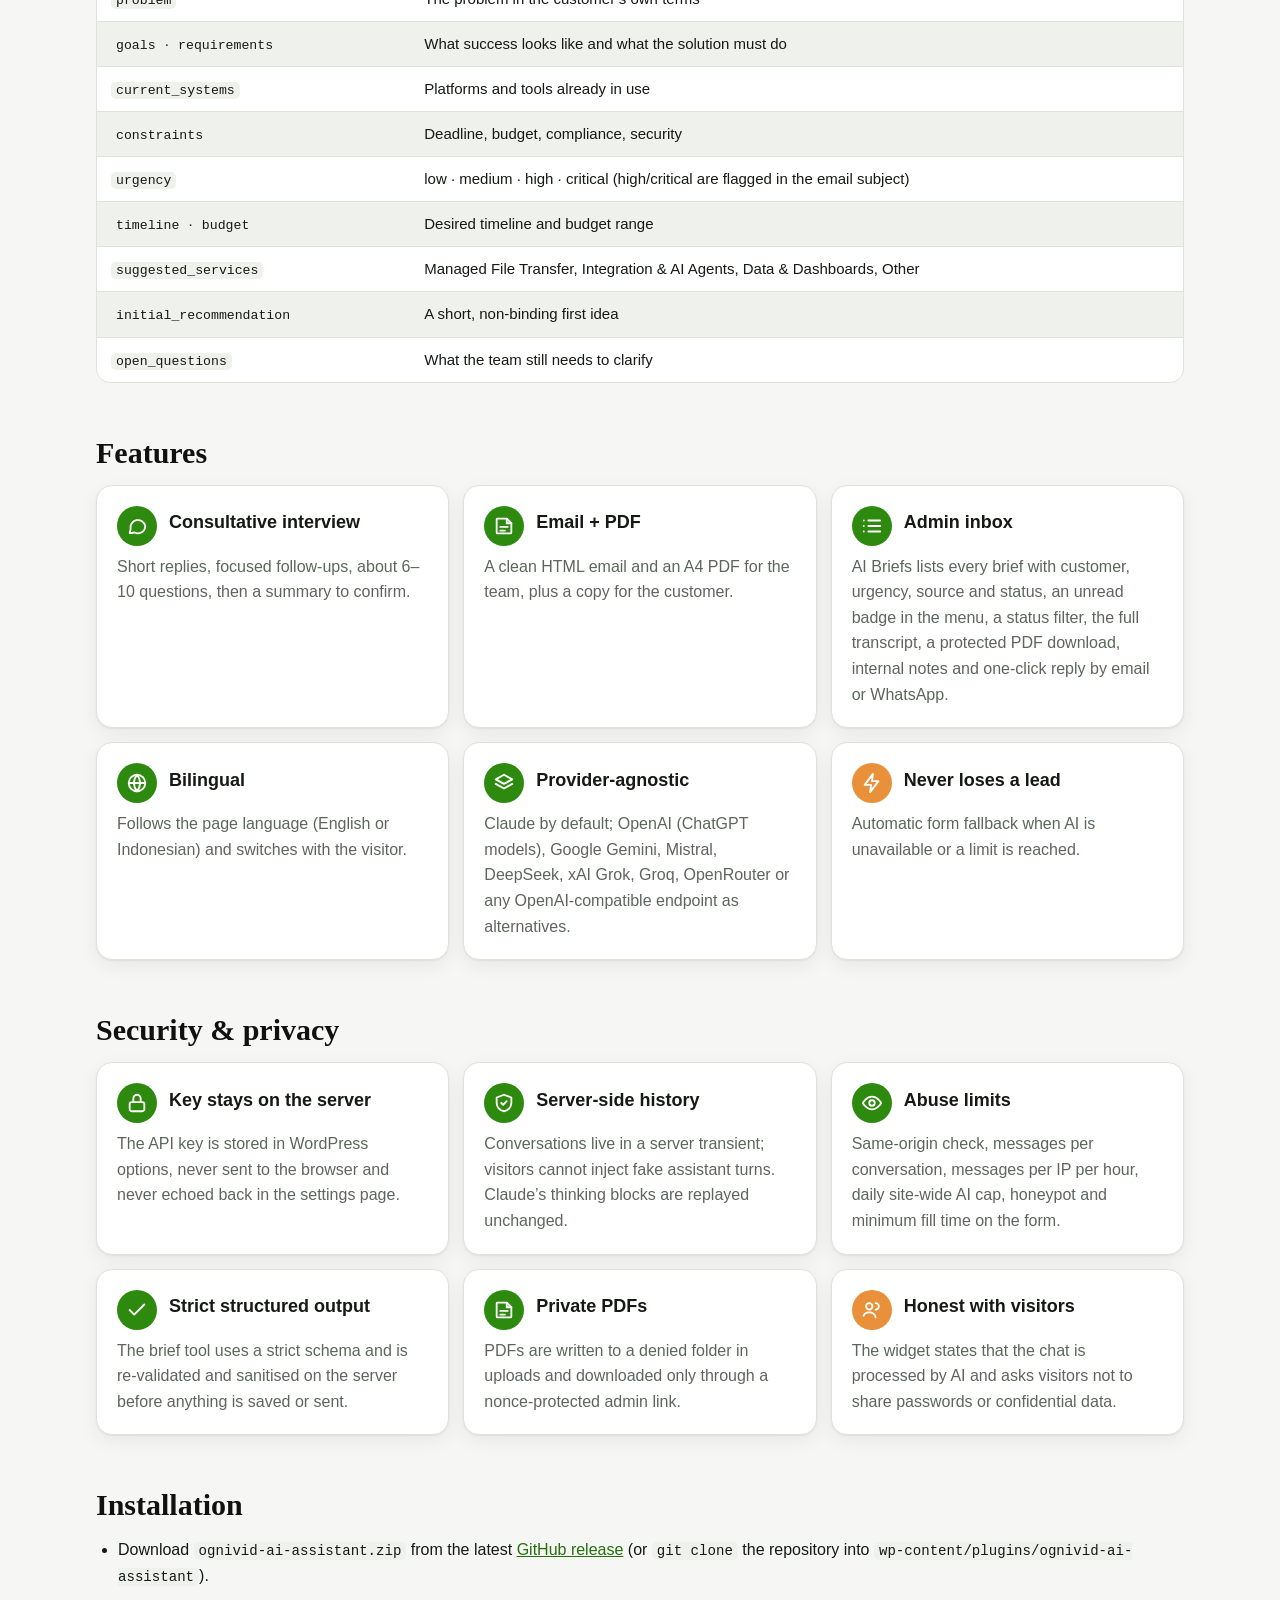
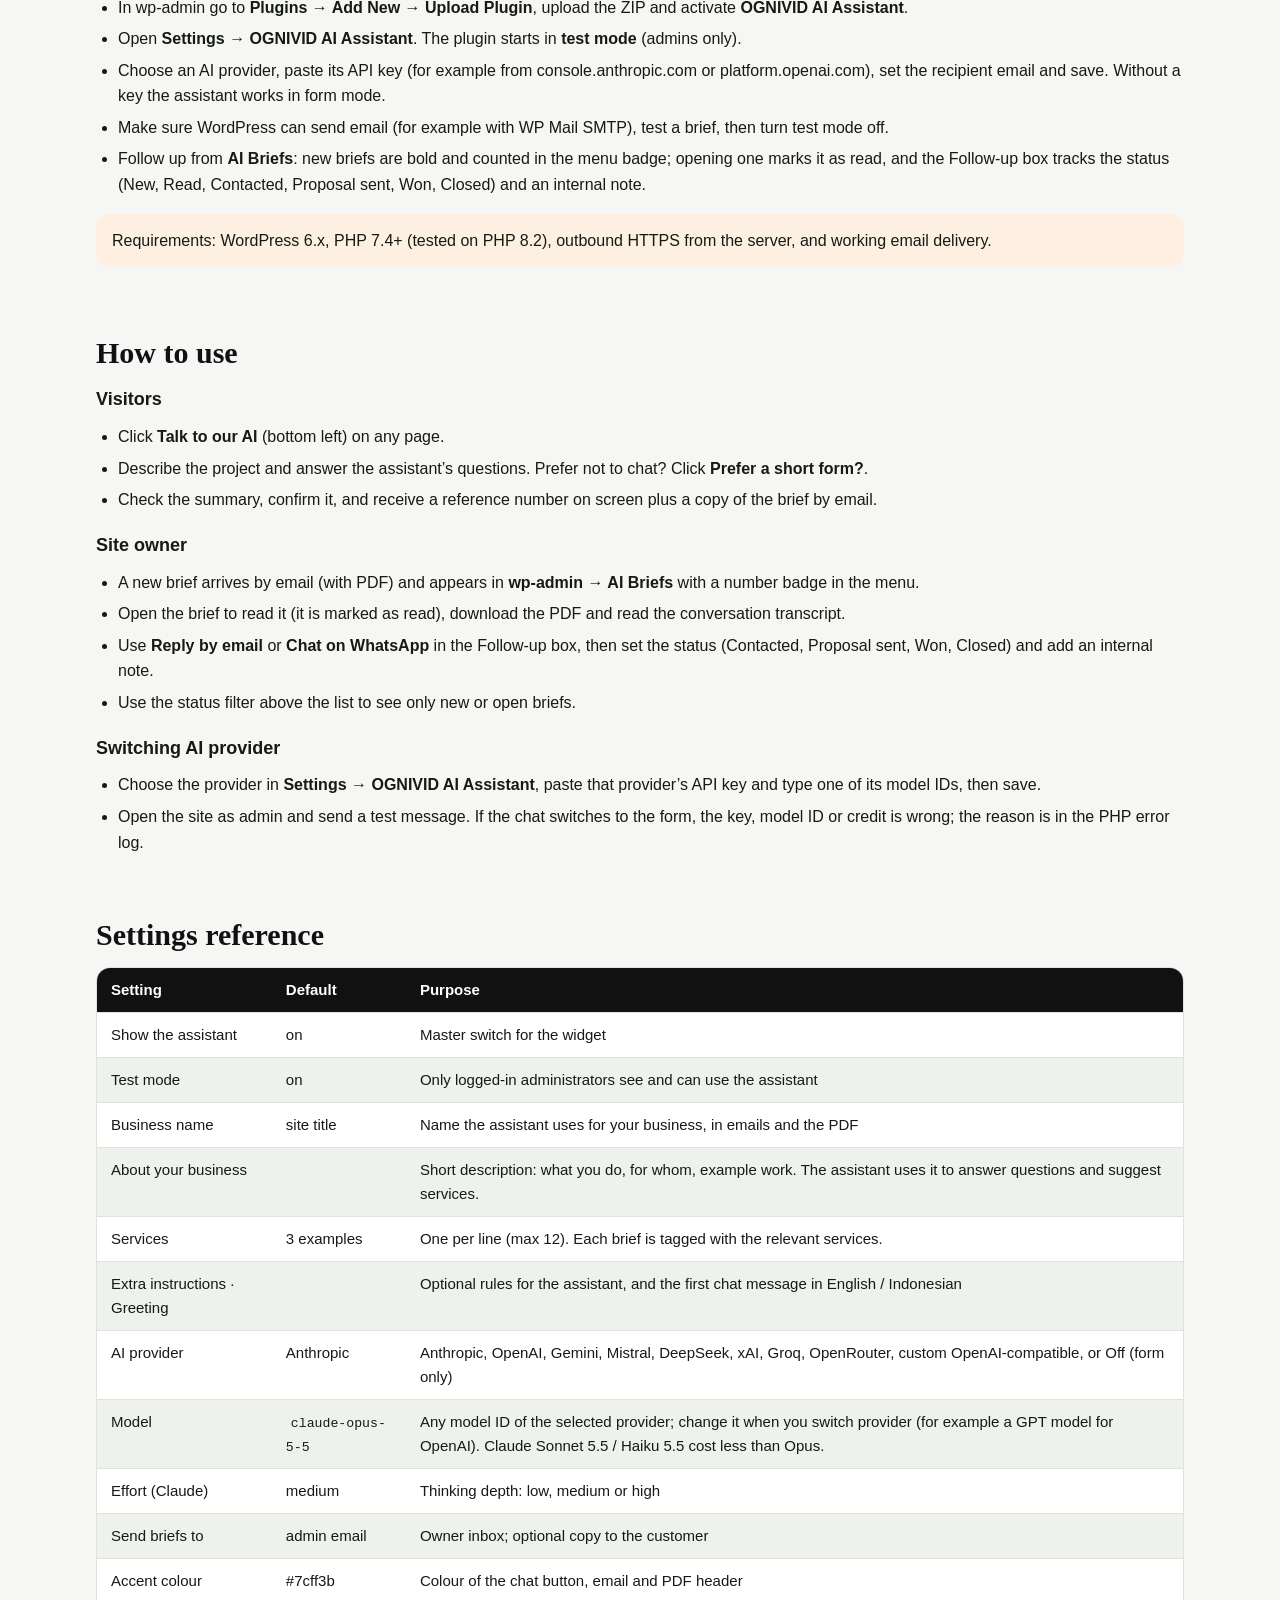
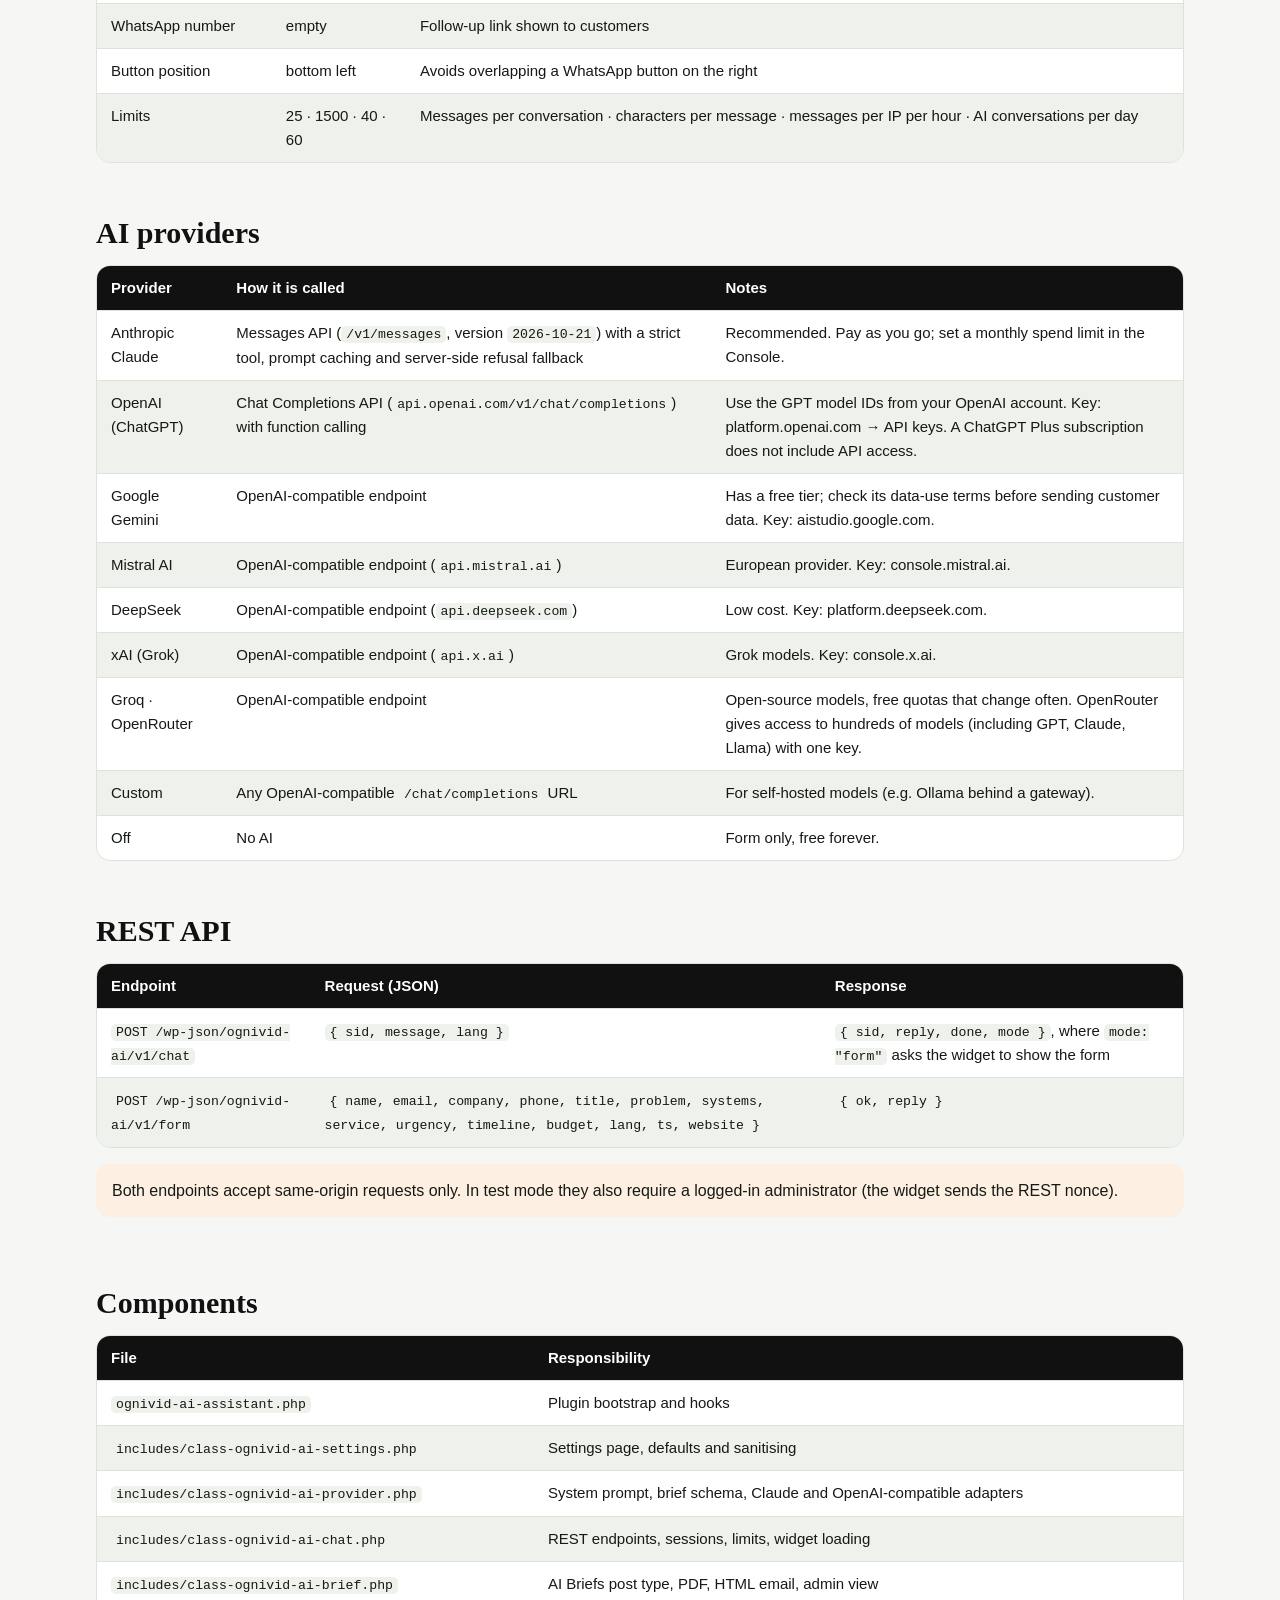
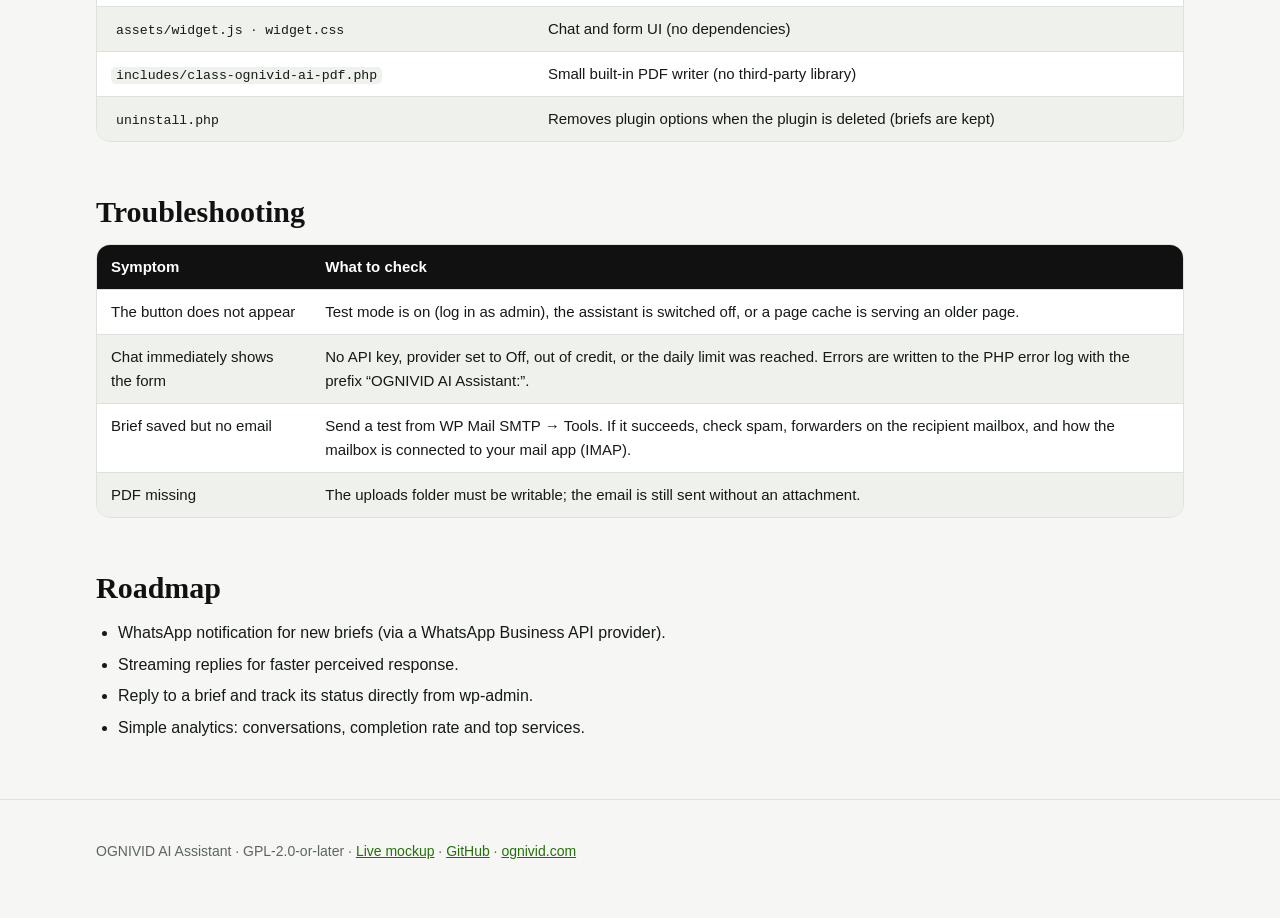
==== commit 4a69a417: "v2.0.0: generic business profile, WordPress.org readiness - Business name, description, services, in" ====
--- a/docs/OGNIVID-AI-Assistant-Documentation.html
+++ b/docs/OGNIVID-AI-Assistant-Documentation.html
@@ -77,7 +77,7 @@
 body.present section{border-top:1px solid var(--line)}
 @media (max-width:820px){.stats{grid-template-columns:repeat(2,1fr)}.g2,.g3{grid-template-columns:1fr}.ba{grid-template-columns:1fr}h2{font-size:26px}}
 @media (min-width:821px){nav.toc .wrap{flex-wrap:wrap;overflow-x:visible;row-gap:4px}}
-@media print{nav.toc,.tgl{display:none}section{break-inside:avoid}body{background:#fff}}
+@media print{@page{size:A4;margin:12mm}*{-webkit-print-color-adjust:exact;print-color-adjust:exact}nav.toc,.tgl,a.btn{display:none!important}body{background:#fff;font-size:13px}header.hero{padding:36px 0 30px}section{padding:22px 0 4px}h2{font-size:24px}.card,.tbl,figure,.stat,tr{break-inside:avoid}h2,h3{break-after:avoid}figure svg{min-width:0}table{min-width:0;font-size:12.5px}.grid.g3{grid-template-columns:repeat(3,1fr)}.grid.g2{grid-template-columns:repeat(2,1fr)}.stats{grid-template-columns:repeat(4,1fr)}footer{margin-top:16px;padding:16px 0}}
 </style>
 </head>
 <body>
@@ -85,7 +85,7 @@
   <div class="eyebrow">WordPress plugin · Documentation</div>
   <h1>OGNIVID AI Assistant</h1>
   <p>AI intake assistant that interviews website visitors and delivers a structured Project Brief by email and PDF</p>
-  <div class="meta">Version 1.2 · November 2026 · For site owners, developers and integration engineers</div>
+  <div class="meta">Version 2.0 · November 2026 · For site owners, developers and integration engineers</div>
   <p style="margin-top:18px"><a class="btn" href="../demo/">Open the live mockup →</a> <a class="btn" style="background:transparent;border:1px solid #4a4a4a;color:#fff;margin-left:8px" href="https://github.com/diimasogan/ognivid-ai-assistant/releases/latest/download/ognivid-ai-assistant.zip" download>⬇ Download ZIP</a></p>
 </div></header>
 <nav class="toc" aria-label="Contents"><div class="wrap"><a href="#summary">Summary</a><a href="#how">How it works</a><a href="#architecture">Architecture</a><a href="#brief">Brief</a><a href="#features">Features</a><a href="#security">Security</a><a href="#install">Install</a><a href="#usage">Usage</a><a href="#settings">Settings</a><a href="#providers">Providers</a><a href="#api">API</a><a href="#components">Components</a><a href="#troubleshooting">Troubleshooting</a><a href="#next">Roadmap</a><span class="spacer"></span>
@@ -106,14 +106,14 @@
 <g class="bx"><rect x="250" y="280" width="200" height="80" rx="10"/><text x="350" y="306">Server-side session</text><text x="350" y="326" class="sm">transient · 2 h</text><text x="350" y="344" class="sm">history never trusted</text></g>
 <g class="bx hl"><rect x="480" y="80" width="200" height="80" rx="10"/><text x="580" y="106">Provider adapter</text><text x="580" y="126" class="sm">Claude Messages API</text><text x="580" y="144" class="sm">or OpenAI-compatible</text></g>
 <g class="bx"><rect x="480" y="180" width="200" height="80" rx="10"/><text x="580" y="206">submit_project_brief</text><text x="580" y="226" class="sm">strict JSON schema</text><text x="580" y="244" class="sm">validated on server</text></g>
-<g class="bx hl"><rect x="480" y="280" width="200" height="110" rx="10"/><text x="580" y="306">Brief pipeline</text><text x="580" y="328" class="sm">AI Briefs (private post type)</text><text x="580" y="348" class="sm">PDF (FPDF, private folder)</text><text x="580" y="368" class="sm">HTML email via wp_mail</text></g>
+<g class="bx hl"><rect x="480" y="280" width="200" height="110" rx="10"/><text x="580" y="306">Brief pipeline</text><text x="580" y="328" class="sm">AI Briefs (private post type)</text><text x="580" y="348" class="sm">PDF (built-in, private folder)</text><text x="580" y="368" class="sm">HTML email via wp_mail</text></g>
 <g class="bx"><rect x="740" y="80" width="210" height="80" rx="10"/><text x="845" y="106">Anthropic API</text><text x="845" y="126" class="sm">claude-opus-5-5 (default)</text><text x="845" y="144" class="sm">refusal fallback on</text></g>
 <g class="bx"><rect x="740" y="180" width="210" height="62" rx="10"/><text x="845" y="206">Gemini · Groq · OpenRouter</text><text x="845" y="226" class="sm">optional alternatives</text></g>
 <g class="bx"><rect x="740" y="300" width="210" height="62" rx="10"/><text x="845" y="326">SMTP</text><text x="845" y="346" class="sm">WP Mail SMTP → owner inbox</text></g>
 <g class="ln"><path d="M190 120h60" marker-end="url(#ar)"/><path d="M350 160v20" marker-end="url(#ar)"/><path d="M350 260v20" marker-end="url(#ar)"/>
 <path d="M450 300h15v-180h15" marker-end="url(#ar)"/><path d="M680 120h60" marker-end="url(#ar)"/><path d="M680 135h30v76h30" marker-end="url(#ar)"/>
 <path d="M580 160v20" marker-end="url(#ar)"/><path d="M580 260v20" marker-end="url(#ar)"/><path d="M680 335h60" marker-end="url(#ar)"/><path d="M480 380H170v-18" marker-end="url(#ar)"/></g>
-</svg><figcaption>The browser only sends the visitor’s message. Conversation history, limits, the API key and brief validation all stay on the server.</figcaption></figure></section><section id="brief"><h2>The Project Brief</h2><p class="lead">Every brief, from AI or from the form, uses the same schema, written in the customer’s language.</p><div class="tbl"><table><thead><tr><th>Field</th><th>Content</th></tr></thead><tbody><tr><td><code>customer</code></td><td>Name, email, company, phone/WhatsApp, role</td></tr><tr><td><code>title</code> · <code>summary</code></td><td>Short project title and a 2–3 sentence executive summary</td></tr><tr><td><code>problem</code></td><td>The problem in the customer’s own terms</td></tr><tr><td><code>goals</code> · <code>requirements</code></td><td>What success looks like and what the solution must do</td></tr><tr><td><code>current_systems</code></td><td>Platforms and tools already in use</td></tr><tr><td><code>constraints</code></td><td>Deadline, budget, compliance, security</td></tr><tr><td><code>urgency</code></td><td>low · medium · high · critical (high/critical are flagged in the email subject)</td></tr><tr><td><code>timeline</code> · <code>budget</code></td><td>Desired timeline and budget range</td></tr><tr><td><code>suggested_services</code></td><td>Managed File Transfer, Integration &amp; AI Agents, Data &amp; Dashboards, Other</td></tr><tr><td><code>initial_recommendation</code></td><td>A short, non-binding first idea</td></tr><tr><td><code>open_questions</code></td><td>What the team still needs to clarify</td></tr></tbody></table></div></section><section id="features"><h2>Features</h2><div class="grid g3"><div class="card"><div class="ihead"><svg class="ico" viewBox="0 0 24 24"><path d="M21 12a8 8 0 0 1-11.6 7.1L4 20l1-4.6A8 8 0 1 1 21 12z"/></svg><h3>Consultative interview</h3></div><p>Short replies, focused follow-ups, about 6–10 questions, then a summary to confirm.</p></div><div class="card"><div class="ihead"><svg class="ico" viewBox="0 0 24 24"><path d="M4 4h11l5 5v11H4z"/><path d="M15 4v5h5M8 13h8M8 17h5"/></svg><h3>Email + PDF</h3></div><p>A clean HTML email and an A4 PDF for the team, plus a copy for the customer.</p></div><div class="card"><div class="ihead"><svg class="ico" viewBox="0 0 24 24"><path d="M8 6h13M8 12h13M8 18h13M3 6h.01M3 12h.01M3 18h.01"/></svg><h3>Admin inbox</h3></div><p>AI Briefs lists every brief with customer, urgency, source and status, an unread badge in the menu, a status filter, the full transcript, a protected PDF download, internal notes and one-click reply by email or WhatsApp.</p></div><div class="card"><div class="ihead"><svg class="ico" viewBox="0 0 24 24"><circle cx="12" cy="12" r="9"/><path d="M3 12h18M12 3a14 14 0 0 1 0 18M12 3a14 14 0 0 0 0 18"/></svg><h3>Bilingual</h3></div><p>Follows the page language (English or Indonesian) and switches with the visitor.</p></div><div class="card"><div class="ihead"><svg class="ico" viewBox="0 0 24 24"><path d="m12 3 9 5-9 5-9-5z"/><path d="m3 13 9 5 9-5"/></svg><h3>Provider-agnostic</h3></div><p>Claude by default; OpenAI (ChatGPT models), Google Gemini, Mistral, DeepSeek, xAI Grok, Groq, OpenRouter or any OpenAI-compatible endpoint as alternatives.</p></div><div class="card amber"><div class="ihead"><svg class="ico" viewBox="0 0 24 24"><path d="M13 2 4 14h7l-1 8 9-12h-7z"/></svg><h3>Never loses a lead</h3></div><p>Automatic form fallback when AI is unavailable or a limit is reached.</p></div></div></section><section id="security"><h2>Security &amp; privacy</h2><div class="grid g3"><div class="card"><div class="ihead"><svg class="ico" viewBox="0 0 24 24"><rect x="4" y="11" width="16" height="10" rx="2"/><path d="M8 11V7a4 4 0 0 1 8 0v4"/></svg><h3>Key stays on the server</h3></div><p>The API key is stored in WordPress options, never sent to the browser and never echoed back in the settings page.</p></div><div class="card"><div class="ihead"><svg class="ico" viewBox="0 0 24 24"><path d="M12 3l8 3v6c0 4.5-3.4 8.3-8 9-4.6-.7-8-4.5-8-9V6z"/><path d="M9 12l2 2 4-4"/></svg><h3>Server-side history</h3></div><p>Conversations live in a server transient; visitors cannot inject fake assistant turns. Claude’s thinking blocks are replayed unchanged.</p></div><div class="card"><div class="ihead"><svg class="ico" viewBox="0 0 24 24"><path d="M2 12s3.6-7 10-7 10 7 10 7-3.6 7-10 7S2 12 2 12z"/><circle cx="12" cy="12" r="3"/></svg><h3>Abuse limits</h3></div><p>Same-origin check, messages per conversation, messages per IP per hour, daily site-wide AI cap, honeypot and minimum fill time on the form.</p></div><div class="card"><div class="ihead"><svg class="ico" viewBox="0 0 24 24"><path d="M20 6 9 17l-5-5"/></svg><h3>Strict structured output</h3></div><p>The brief tool uses a strict schema and is re-validated and sanitised on the server before anything is saved or sent.</p></div><div class="card"><div class="ihead"><svg class="ico" viewBox="0 0 24 24"><path d="M4 4h11l5 5v11H4z"/><path d="M15 4v5h5M8 13h8M8 17h5"/></svg><h3>Private PDFs</h3></div><p>PDFs are written to a denied folder in uploads and downloaded only through a nonce-protected admin link.</p></div><div class="card amber"><div class="ihead"><svg class="ico" viewBox="0 0 24 24"><circle cx="9" cy="8" r="3.5"/><path d="M2 20c.8-3.5 3.6-5.5 7-5.5s6.2 2 7 5.5"/><path d="M16 4.5a3.5 3.5 0 0 1 0 7"/></svg><h3>Honest with visitors</h3></div><p>The widget states that the chat is processed by AI and asks visitors not to share passwords or confidential data.</p></div></div></section><section id="install"><h2>Installation</h2><ul class="clean"><li>Download <code>ognivid-ai-assistant.zip</code> from the latest <a href="https://github.com/diimasogan/ognivid-ai-assistant/releases/latest">GitHub release</a> (or <code>git clone</code> the repository into <code>wp-content/plugins/ognivid-ai-assistant</code>).</li><li>In wp-admin go to <strong>Plugins → Add New → Upload Plugin</strong>, upload the ZIP and activate <strong>OGNIVID AI Assistant</strong>.</li><li>Open <strong>Settings → OGNIVID AI Assistant</strong>. The plugin starts in <strong>test mode</strong> (admins only).</li><li>Choose an AI provider, paste its API key (for example from console.anthropic.com or platform.openai.com), set the recipient email and save. Without a key the assistant works in form mode.</li><li>Make sure WordPress can send email (for example with WP Mail SMTP), test a brief, then turn test mode off.</li><li>Follow up from <strong>AI Briefs</strong>: new briefs are bold and counted in the menu badge; opening one marks it as read, and the Follow-up box tracks the status (New, Read, Contacted, Proposal sent, Won, Closed) and an internal note.</li></ul><p class="note">Requirements: WordPress 6.x, PHP 7.4+ (tested on PHP 8.2), outbound HTTPS from the server, and working email delivery.</p></section><section id="usage"><h2>How to use</h2><h3>Visitors</h3><ul class="clean"><li>Click <strong>Talk to our AI</strong> (bottom left) on any page.</li><li>Describe the project and answer the assistant’s questions. Prefer not to chat? Click <strong>Prefer a short form?</strong>.</li><li>Check the summary, confirm it, and receive a reference number on screen plus a copy of the brief by email.</li></ul><h3 style="margin-top:18px">Site owner</h3><ul class="clean"><li>A new brief arrives by email (with PDF) and appears in <strong>wp-admin → AI Briefs</strong> with a number badge in the menu.</li><li>Open the brief to read it (it is marked as read), download the PDF and read the conversation transcript.</li><li>Use <strong>Reply by email</strong> or <strong>Chat on WhatsApp</strong> in the Follow-up box, then set the status (Contacted, Proposal sent, Won, Closed) and add an internal note.</li><li>Use the status filter above the list to see only new or open briefs.</li></ul><h3 style="margin-top:18px">Switching AI provider</h3><ul class="clean"><li>Choose the provider in <strong>Settings → OGNIVID AI Assistant</strong>, paste that provider’s API key and type one of its model IDs, then save.</li><li>Open the site as admin and send a test message. If the chat switches to the form, the key, model ID or credit is wrong; the reason is in the PHP error log.</li></ul></section><section id="settings"><h2>Settings reference</h2><div class="tbl"><table><thead><tr><th>Setting</th><th>Default</th><th>Purpose</th></tr></thead><tbody><tr><td>Show the assistant</td><td>on</td><td>Master switch for the widget</td></tr><tr><td>Test mode</td><td>on</td><td>Only logged-in administrators see and can use the assistant</td></tr><tr><td>AI provider</td><td>Anthropic</td><td>Anthropic, OpenAI, Gemini, Mistral, DeepSeek, xAI, Groq, OpenRouter, custom OpenAI-compatible, or Off (form only)</td></tr><tr><td>Model</td><td><code>claude-opus-5-5</code></td><td>Any model ID of the selected provider; change it when you switch provider (for example a GPT model for OpenAI). Claude Sonnet 5.5 / Haiku 5.5 cost less than Opus.</td></tr><tr><td>Effort (Claude)</td><td>medium</td><td>Thinking depth: low, medium or high</td></tr><tr><td>Send briefs to</td><td>hello@ognivid.com</td><td>Owner inbox; optional copy to the customer</td></tr><tr><td>WhatsApp number</td><td>62852…</td><td>Follow-up link shown to customers</td></tr><tr><td>Button position</td><td>bottom left</td><td>Avoids overlapping a WhatsApp button on the right</td></tr><tr><td>Limits</td><td>25 · 1500 · 40 · 60</td><td>Messages per conversation · characters per message · messages per IP per hour · AI conversations per day</td></tr></tbody></table></div></section><section id="providers"><h2>AI providers</h2><div class="tbl"><table><thead><tr><th>Provider</th><th>How it is called</th><th>Notes</th></tr></thead><tbody><tr><td>Anthropic Claude</td><td>Messages API (<code>/v1/messages</code>, version <code>2026-10-21</code>) with a strict tool, prompt caching and server-side refusal fallback</td><td>Recommended. Pay as you go; set a monthly spend limit in the Console.</td></tr><tr><td>OpenAI (ChatGPT)</td><td>Chat Completions API (<code>api.openai.com/v1/chat/completions</code>) with function calling</td><td>Use the GPT model IDs from your OpenAI account. Key: platform.openai.com → API keys. A ChatGPT Plus subscription does not include API access.</td></tr><tr><td>Google Gemini</td><td>OpenAI-compatible endpoint</td><td>Has a free tier; check its data-use terms before sending customer data. Key: aistudio.google.com.</td></tr><tr><td>Mistral AI</td><td>OpenAI-compatible endpoint (<code>api.mistral.ai</code>)</td><td>European provider. Key: console.mistral.ai.</td></tr><tr><td>DeepSeek</td><td>OpenAI-compatible endpoint (<code>api.deepseek.com</code>)</td><td>Low cost. Key: platform.deepseek.com.</td></tr><tr><td>xAI (Grok)</td><td>OpenAI-compatible endpoint (<code>api.x.ai</code>)</td><td>Grok models. Key: console.x.ai.</td></tr><tr><td>Groq · OpenRouter</td><td>OpenAI-compatible endpoint</td><td>Open-source models, free quotas that change often. OpenRouter gives access to hundreds of models (including GPT, Claude, Llama) with one key.</td></tr><tr><td>Custom</td><td>Any OpenAI-compatible <code>/chat/completions</code> URL</td><td>For self-hosted models (e.g. Ollama behind a gateway).</td></tr><tr><td>Off</td><td>No AI</td><td>Form only, free forever.</td></tr></tbody></table></div></section><section id="api"><h2>REST API</h2><div class="tbl"><table><thead><tr><th>Endpoint</th><th>Request (JSON)</th><th>Response</th></tr></thead><tbody><tr><td><code>POST /wp-json/ognivid-ai/v1/chat</code></td><td><code>{ sid, message, lang }</code></td><td><code>{ sid, reply, done, mode }</code>, where <code>mode: "form"</code> asks the widget to show the form</td></tr><tr><td><code>POST /wp-json/ognivid-ai/v1/form</code></td><td><code>{ name, email, company, phone, title, problem, systems, service, urgency, timeline, budget, lang, ts, website }</code></td><td><code>{ ok, reply }</code></td></tr></tbody></table></div><p class="note">Both endpoints accept same-origin requests only. In test mode they also require a logged-in administrator (the widget sends the REST nonce).</p></section><section id="components"><h2>Components</h2><div class="tbl"><table><thead><tr><th>File</th><th>Responsibility</th></tr></thead><tbody><tr><td><code>ognivid-ai-assistant.php</code></td><td>Plugin bootstrap and hooks</td></tr><tr><td><code>includes/class-oaa-settings.php</code></td><td>Settings page, defaults and sanitising</td></tr><tr><td><code>includes/class-oaa-provider.php</code></td><td>System prompt, brief schema, Claude and OpenAI-compatible adapters</td></tr><tr><td><code>includes/class-oaa-chat.php</code></td><td>REST endpoints, sessions, limits, widget loading</td></tr><tr><td><code>includes/class-oaa-brief.php</code></td><td>AI Briefs post type, PDF, HTML email, admin view</td></tr><tr><td><code>assets/widget.js</code> · <code>widget.css</code></td><td>Chat and form UI (no dependencies)</td></tr><tr><td><code>includes/fpdf/</code></td><td>FPDF 1.9 library for PDF generation (its own permissive licence)</td></tr></tbody></table></div></section><section id="troubleshooting"><h2>Troubleshooting</h2><div class="tbl"><table><thead><tr><th>Symptom</th><th>What to check</th></tr></thead><tbody><tr><td>The button does not appear</td><td>Test mode is on (log in as admin), the assistant is switched off, or a page cache is serving an older page.</td></tr><tr><td>Chat immediately shows the form</td><td>No API key, provider set to Off, out of credit, or the daily limit was reached. Errors are written to the PHP error log with the prefix “OGNIVID AI Assistant:”.</td></tr><tr><td>Brief saved but no email</td><td>Send a test from WP Mail SMTP → Tools. If it succeeds, check spam, forwarders on the recipient mailbox, and how the mailbox is connected to your mail app (IMAP).</td></tr><tr><td>PDF missing</td><td>The uploads folder must be writable; the email is still sent without an attachment.</td></tr></tbody></table></div></section><section id="next"><h2>Roadmap</h2><ul class="clean"><li>WhatsApp notification for new briefs (via a WhatsApp Business API provider).</li><li>Streaming replies for faster perceived response.</li><li>Reply to a brief and track its status directly from wp-admin.</li><li>Simple analytics: conversations, completion rate and top services.</li></ul></section>
+</svg><figcaption>The browser only sends the visitor’s message. Conversation history, limits, the API key and brief validation all stay on the server.</figcaption></figure></section><section id="brief"><h2>The Project Brief</h2><p class="lead">Every brief, from AI or from the form, uses the same schema, written in the customer’s language.</p><div class="tbl"><table><thead><tr><th>Field</th><th>Content</th></tr></thead><tbody><tr><td><code>customer</code></td><td>Name, email, company, phone/WhatsApp, role</td></tr><tr><td><code>title</code> · <code>summary</code></td><td>Short project title and a 2–3 sentence executive summary</td></tr><tr><td><code>problem</code></td><td>The problem in the customer’s own terms</td></tr><tr><td><code>goals</code> · <code>requirements</code></td><td>What success looks like and what the solution must do</td></tr><tr><td><code>current_systems</code></td><td>Platforms and tools already in use</td></tr><tr><td><code>constraints</code></td><td>Deadline, budget, compliance, security</td></tr><tr><td><code>urgency</code></td><td>low · medium · high · critical (high/critical are flagged in the email subject)</td></tr><tr><td><code>timeline</code> · <code>budget</code></td><td>Desired timeline and budget range</td></tr><tr><td><code>suggested_services</code></td><td>Managed File Transfer, Integration &amp; AI Agents, Data &amp; Dashboards, Other</td></tr><tr><td><code>initial_recommendation</code></td><td>A short, non-binding first idea</td></tr><tr><td><code>open_questions</code></td><td>What the team still needs to clarify</td></tr></tbody></table></div></section><section id="features"><h2>Features</h2><div class="grid g3"><div class="card"><div class="ihead"><svg class="ico" viewBox="0 0 24 24"><path d="M21 12a8 8 0 0 1-11.6 7.1L4 20l1-4.6A8 8 0 1 1 21 12z"/></svg><h3>Consultative interview</h3></div><p>Short replies, focused follow-ups, about 6–10 questions, then a summary to confirm.</p></div><div class="card"><div class="ihead"><svg class="ico" viewBox="0 0 24 24"><path d="M4 4h11l5 5v11H4z"/><path d="M15 4v5h5M8 13h8M8 17h5"/></svg><h3>Email + PDF</h3></div><p>A clean HTML email and an A4 PDF for the team, plus a copy for the customer.</p></div><div class="card"><div class="ihead"><svg class="ico" viewBox="0 0 24 24"><path d="M8 6h13M8 12h13M8 18h13M3 6h.01M3 12h.01M3 18h.01"/></svg><h3>Admin inbox</h3></div><p>AI Briefs lists every brief with customer, urgency, source and status, an unread badge in the menu, a status filter, the full transcript, a protected PDF download, internal notes and one-click reply by email or WhatsApp.</p></div><div class="card"><div class="ihead"><svg class="ico" viewBox="0 0 24 24"><circle cx="12" cy="12" r="9"/><path d="M3 12h18M12 3a14 14 0 0 1 0 18M12 3a14 14 0 0 0 0 18"/></svg><h3>Bilingual</h3></div><p>Follows the page language (English or Indonesian) and switches with the visitor.</p></div><div class="card"><div class="ihead"><svg class="ico" viewBox="0 0 24 24"><path d="m12 3 9 5-9 5-9-5z"/><path d="m3 13 9 5 9-5"/></svg><h3>Provider-agnostic</h3></div><p>Claude by default; OpenAI (ChatGPT models), Google Gemini, Mistral, DeepSeek, xAI Grok, Groq, OpenRouter or any OpenAI-compatible endpoint as alternatives.</p></div><div class="card amber"><div class="ihead"><svg class="ico" viewBox="0 0 24 24"><path d="M13 2 4 14h7l-1 8 9-12h-7z"/></svg><h3>Never loses a lead</h3></div><p>Automatic form fallback when AI is unavailable or a limit is reached.</p></div></div></section><section id="security"><h2>Security &amp; privacy</h2><div class="grid g3"><div class="card"><div class="ihead"><svg class="ico" viewBox="0 0 24 24"><rect x="4" y="11" width="16" height="10" rx="2"/><path d="M8 11V7a4 4 0 0 1 8 0v4"/></svg><h3>Key stays on the server</h3></div><p>The API key is stored in WordPress options, never sent to the browser and never echoed back in the settings page.</p></div><div class="card"><div class="ihead"><svg class="ico" viewBox="0 0 24 24"><path d="M12 3l8 3v6c0 4.5-3.4 8.3-8 9-4.6-.7-8-4.5-8-9V6z"/><path d="M9 12l2 2 4-4"/></svg><h3>Server-side history</h3></div><p>Conversations live in a server transient; visitors cannot inject fake assistant turns. Claude’s thinking blocks are replayed unchanged.</p></div><div class="card"><div class="ihead"><svg class="ico" viewBox="0 0 24 24"><path d="M2 12s3.6-7 10-7 10 7 10 7-3.6 7-10 7S2 12 2 12z"/><circle cx="12" cy="12" r="3"/></svg><h3>Abuse limits</h3></div><p>Same-origin check, messages per conversation, messages per IP per hour, daily site-wide AI cap, honeypot and minimum fill time on the form.</p></div><div class="card"><div class="ihead"><svg class="ico" viewBox="0 0 24 24"><path d="M20 6 9 17l-5-5"/></svg><h3>Strict structured output</h3></div><p>The brief tool uses a strict schema and is re-validated and sanitised on the server before anything is saved or sent.</p></div><div class="card"><div class="ihead"><svg class="ico" viewBox="0 0 24 24"><path d="M4 4h11l5 5v11H4z"/><path d="M15 4v5h5M8 13h8M8 17h5"/></svg><h3>Private PDFs</h3></div><p>PDFs are written to a denied folder in uploads and downloaded only through a nonce-protected admin link.</p></div><div class="card amber"><div class="ihead"><svg class="ico" viewBox="0 0 24 24"><circle cx="9" cy="8" r="3.5"/><path d="M2 20c.8-3.5 3.6-5.5 7-5.5s6.2 2 7 5.5"/><path d="M16 4.5a3.5 3.5 0 0 1 0 7"/></svg><h3>Honest with visitors</h3></div><p>The widget states that the chat is processed by AI and asks visitors not to share passwords or confidential data.</p></div></div></section><section id="install"><h2>Installation</h2><ul class="clean"><li>Download <code>ognivid-ai-assistant.zip</code> from the latest <a href="https://github.com/diimasogan/ognivid-ai-assistant/releases/latest">GitHub release</a> (or <code>git clone</code> the repository into <code>wp-content/plugins/ognivid-ai-assistant</code>).</li><li>In wp-admin go to <strong>Plugins → Add New → Upload Plugin</strong>, upload the ZIP and activate <strong>OGNIVID AI Assistant</strong>.</li><li>Open <strong>Settings → OGNIVID AI Assistant</strong>. The plugin starts in <strong>test mode</strong> (admins only).</li><li>Choose an AI provider, paste its API key (for example from console.anthropic.com or platform.openai.com), set the recipient email and save. Without a key the assistant works in form mode.</li><li>Make sure WordPress can send email (for example with WP Mail SMTP), test a brief, then turn test mode off.</li><li>Follow up from <strong>AI Briefs</strong>: new briefs are bold and counted in the menu badge; opening one marks it as read, and the Follow-up box tracks the status (New, Read, Contacted, Proposal sent, Won, Closed) and an internal note.</li></ul><p class="note">Requirements: WordPress 6.x, PHP 7.4+ (tested on PHP 8.2), outbound HTTPS from the server, and working email delivery.</p></section><section id="usage"><h2>How to use</h2><h3>Visitors</h3><ul class="clean"><li>Click <strong>Talk to our AI</strong> (bottom left) on any page.</li><li>Describe the project and answer the assistant’s questions. Prefer not to chat? Click <strong>Prefer a short form?</strong>.</li><li>Check the summary, confirm it, and receive a reference number on screen plus a copy of the brief by email.</li></ul><h3 style="margin-top:18px">Site owner</h3><ul class="clean"><li>A new brief arrives by email (with PDF) and appears in <strong>wp-admin → AI Briefs</strong> with a number badge in the menu.</li><li>Open the brief to read it (it is marked as read), download the PDF and read the conversation transcript.</li><li>Use <strong>Reply by email</strong> or <strong>Chat on WhatsApp</strong> in the Follow-up box, then set the status (Contacted, Proposal sent, Won, Closed) and add an internal note.</li><li>Use the status filter above the list to see only new or open briefs.</li></ul><h3 style="margin-top:18px">Switching AI provider</h3><ul class="clean"><li>Choose the provider in <strong>Settings → OGNIVID AI Assistant</strong>, paste that provider’s API key and type one of its model IDs, then save.</li><li>Open the site as admin and send a test message. If the chat switches to the form, the key, model ID or credit is wrong; the reason is in the PHP error log.</li></ul></section><section id="settings"><h2>Settings reference</h2><div class="tbl"><table><thead><tr><th>Setting</th><th>Default</th><th>Purpose</th></tr></thead><tbody><tr><td>Show the assistant</td><td>on</td><td>Master switch for the widget</td></tr><tr><td>Test mode</td><td>on</td><td>Only logged-in administrators see and can use the assistant</td></tr><tr><td>Business name</td><td>site title</td><td>Name the assistant uses for your business, in emails and the PDF</td></tr><tr><td>About your business</td><td></td><td>Short description: what you do, for whom, example work. The assistant uses it to answer questions and suggest services.</td></tr><tr><td>Services</td><td>3 examples</td><td>One per line (max 12). Each brief is tagged with the relevant services.</td></tr><tr><td>Extra instructions · Greeting</td><td></td><td>Optional rules for the assistant, and the first chat message in English / Indonesian</td></tr><tr><td>AI provider</td><td>Anthropic</td><td>Anthropic, OpenAI, Gemini, Mistral, DeepSeek, xAI, Groq, OpenRouter, custom OpenAI-compatible, or Off (form only)</td></tr><tr><td>Model</td><td><code>claude-opus-5-5</code></td><td>Any model ID of the selected provider; change it when you switch provider (for example a GPT model for OpenAI). Claude Sonnet 5.5 / Haiku 5.5 cost less than Opus.</td></tr><tr><td>Effort (Claude)</td><td>medium</td><td>Thinking depth: low, medium or high</td></tr><tr><td>Send briefs to</td><td>admin email</td><td>Owner inbox; optional copy to the customer</td></tr><tr><td>Accent colour</td><td>#7cff3b</td><td>Colour of the chat button, email and PDF header</td></tr><tr><td>WhatsApp number</td><td>empty</td><td>Follow-up link shown to customers</td></tr><tr><td>Button position</td><td>bottom left</td><td>Avoids overlapping a WhatsApp button on the right</td></tr><tr><td>Limits</td><td>25 · 1500 · 40 · 60</td><td>Messages per conversation · characters per message · messages per IP per hour · AI conversations per day</td></tr></tbody></table></div></section><section id="providers"><h2>AI providers</h2><div class="tbl"><table><thead><tr><th>Provider</th><th>How it is called</th><th>Notes</th></tr></thead><tbody><tr><td>Anthropic Claude</td><td>Messages API (<code>/v1/messages</code>, version <code>2026-10-21</code>) with a strict tool, prompt caching and server-side refusal fallback</td><td>Recommended. Pay as you go; set a monthly spend limit in the Console.</td></tr><tr><td>OpenAI (ChatGPT)</td><td>Chat Completions API (<code>api.openai.com/v1/chat/completions</code>) with function calling</td><td>Use the GPT model IDs from your OpenAI account. Key: platform.openai.com → API keys. A ChatGPT Plus subscription does not include API access.</td></tr><tr><td>Google Gemini</td><td>OpenAI-compatible endpoint</td><td>Has a free tier; check its data-use terms before sending customer data. Key: aistudio.google.com.</td></tr><tr><td>Mistral AI</td><td>OpenAI-compatible endpoint (<code>api.mistral.ai</code>)</td><td>European provider. Key: console.mistral.ai.</td></tr><tr><td>DeepSeek</td><td>OpenAI-compatible endpoint (<code>api.deepseek.com</code>)</td><td>Low cost. Key: platform.deepseek.com.</td></tr><tr><td>xAI (Grok)</td><td>OpenAI-compatible endpoint (<code>api.x.ai</code>)</td><td>Grok models. Key: console.x.ai.</td></tr><tr><td>Groq · OpenRouter</td><td>OpenAI-compatible endpoint</td><td>Open-source models, free quotas that change often. OpenRouter gives access to hundreds of models (including GPT, Claude, Llama) with one key.</td></tr><tr><td>Custom</td><td>Any OpenAI-compatible <code>/chat/completions</code> URL</td><td>For self-hosted models (e.g. Ollama behind a gateway).</td></tr><tr><td>Off</td><td>No AI</td><td>Form only, free forever.</td></tr></tbody></table></div></section><section id="api"><h2>REST API</h2><div class="tbl"><table><thead><tr><th>Endpoint</th><th>Request (JSON)</th><th>Response</th></tr></thead><tbody><tr><td><code>POST /wp-json/ognivid-ai/v1/chat</code></td><td><code>{ sid, message, lang }</code></td><td><code>{ sid, reply, done, mode }</code>, where <code>mode: "form"</code> asks the widget to show the form</td></tr><tr><td><code>POST /wp-json/ognivid-ai/v1/form</code></td><td><code>{ name, email, company, phone, title, problem, systems, service, urgency, timeline, budget, lang, ts, website }</code></td><td><code>{ ok, reply }</code></td></tr></tbody></table></div><p class="note">Both endpoints accept same-origin requests only. In test mode they also require a logged-in administrator (the widget sends the REST nonce).</p></section><section id="components"><h2>Components</h2><div class="tbl"><table><thead><tr><th>File</th><th>Responsibility</th></tr></thead><tbody><tr><td><code>ognivid-ai-assistant.php</code></td><td>Plugin bootstrap and hooks</td></tr><tr><td><code>includes/class-ognivid-ai-settings.php</code></td><td>Settings page, defaults and sanitising</td></tr><tr><td><code>includes/class-ognivid-ai-provider.php</code></td><td>System prompt, brief schema, Claude and OpenAI-compatible adapters</td></tr><tr><td><code>includes/class-ognivid-ai-chat.php</code></td><td>REST endpoints, sessions, limits, widget loading</td></tr><tr><td><code>includes/class-ognivid-ai-brief.php</code></td><td>AI Briefs post type, PDF, HTML email, admin view</td></tr><tr><td><code>assets/widget.js</code> · <code>widget.css</code></td><td>Chat and form UI (no dependencies)</td></tr><tr><td><code>includes/class-ognivid-ai-pdf.php</code></td><td>Small built-in PDF writer (no third-party library)</td></tr><tr><td><code>uninstall.php</code></td><td>Removes plugin options when the plugin is deleted (briefs are kept)</td></tr></tbody></table></div></section><section id="troubleshooting"><h2>Troubleshooting</h2><div class="tbl"><table><thead><tr><th>Symptom</th><th>What to check</th></tr></thead><tbody><tr><td>The button does not appear</td><td>Test mode is on (log in as admin), the assistant is switched off, or a page cache is serving an older page.</td></tr><tr><td>Chat immediately shows the form</td><td>No API key, provider set to Off, out of credit, or the daily limit was reached. Errors are written to the PHP error log with the prefix “OGNIVID AI Assistant:”.</td></tr><tr><td>Brief saved but no email</td><td>Send a test from WP Mail SMTP → Tools. If it succeeds, check spam, forwarders on the recipient mailbox, and how the mailbox is connected to your mail app (IMAP).</td></tr><tr><td>PDF missing</td><td>The uploads folder must be writable; the email is still sent without an attachment.</td></tr></tbody></table></div></section><section id="next"><h2>Roadmap</h2><ul class="clean"><li>WhatsApp notification for new briefs (via a WhatsApp Business API provider).</li><li>Streaming replies for faster perceived response.</li><li>Reply to a brief and track its status directly from wp-admin.</li><li>Simple analytics: conversations, completion rate and top services.</li></ul></section>
 </main>
 <footer><div class="wrap">OGNIVID AI Assistant · GPL-2.0-or-later · <a href="../demo/">Live mockup</a> · <a href="https://github.com/diimasogan/ognivid-ai-assistant">GitHub</a> · <a href="https://ognivid.com/">ognivid.com</a></div></footer>
 <script>
